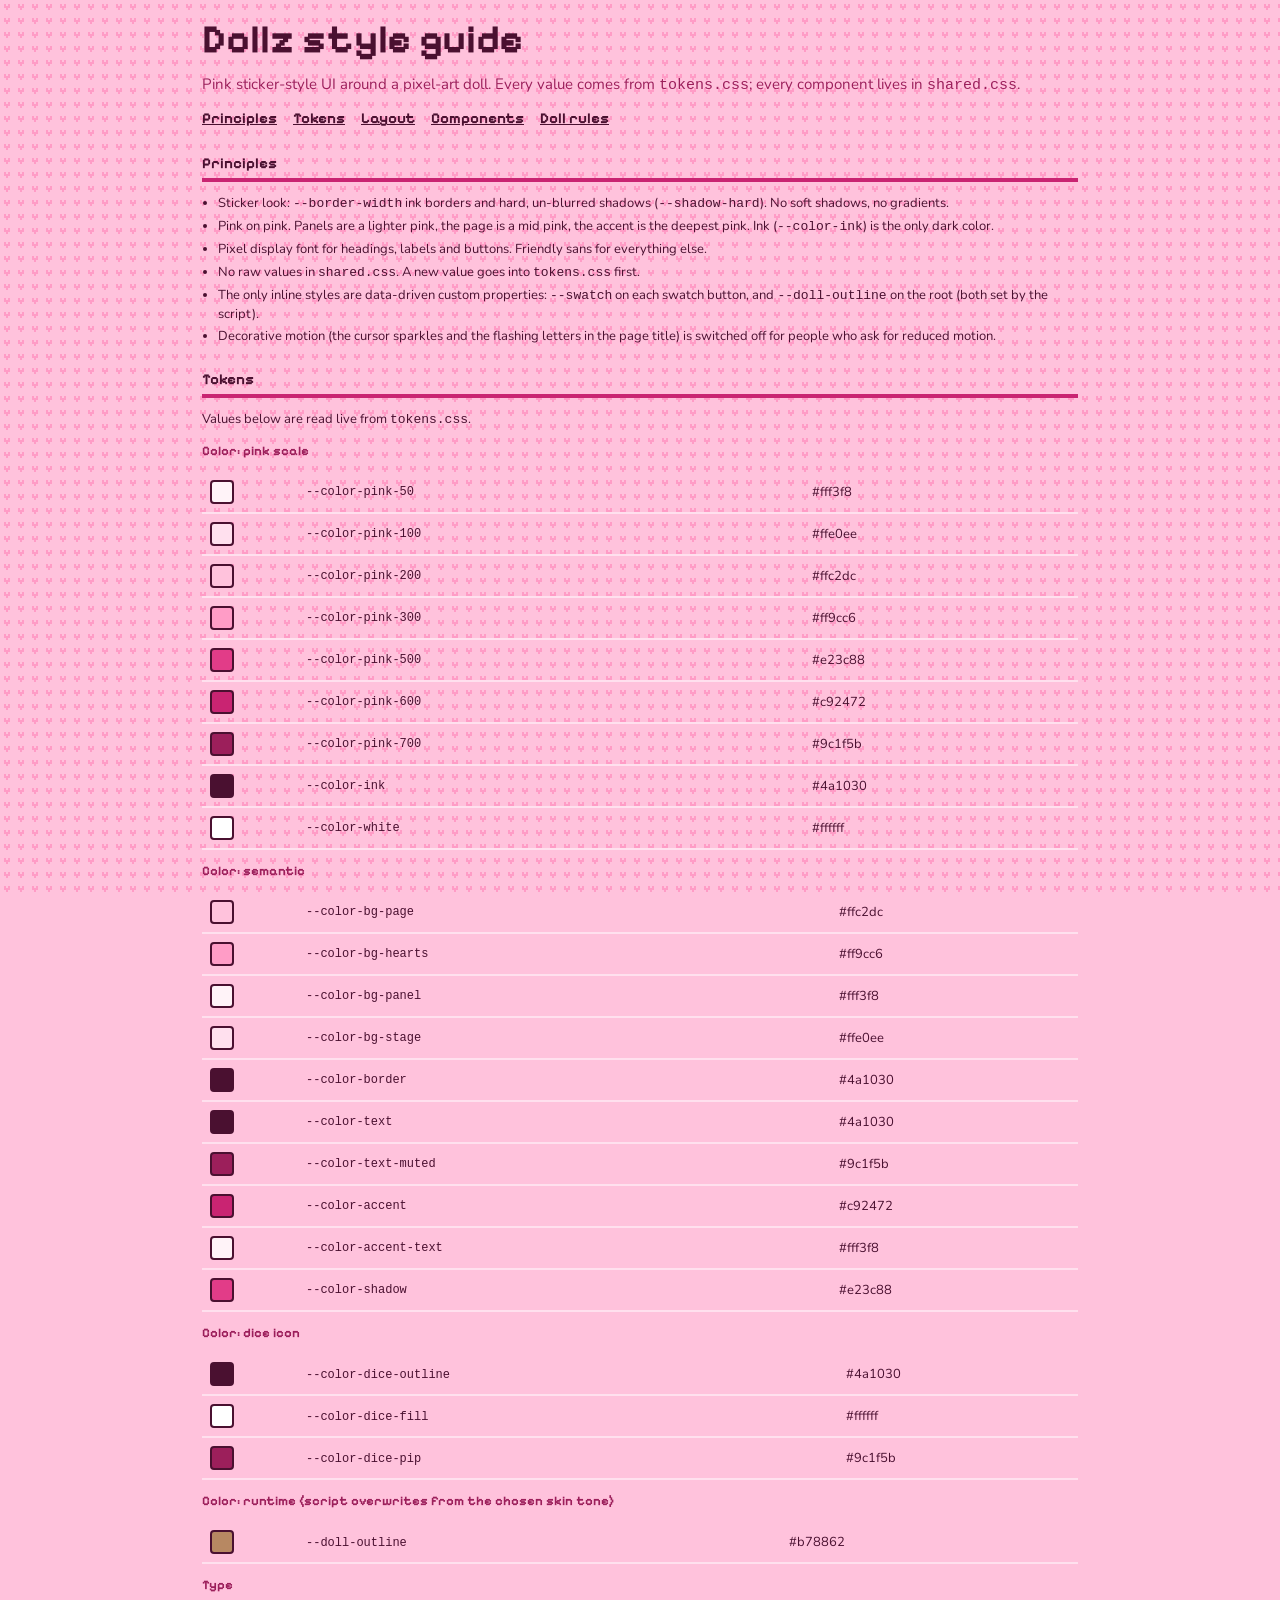
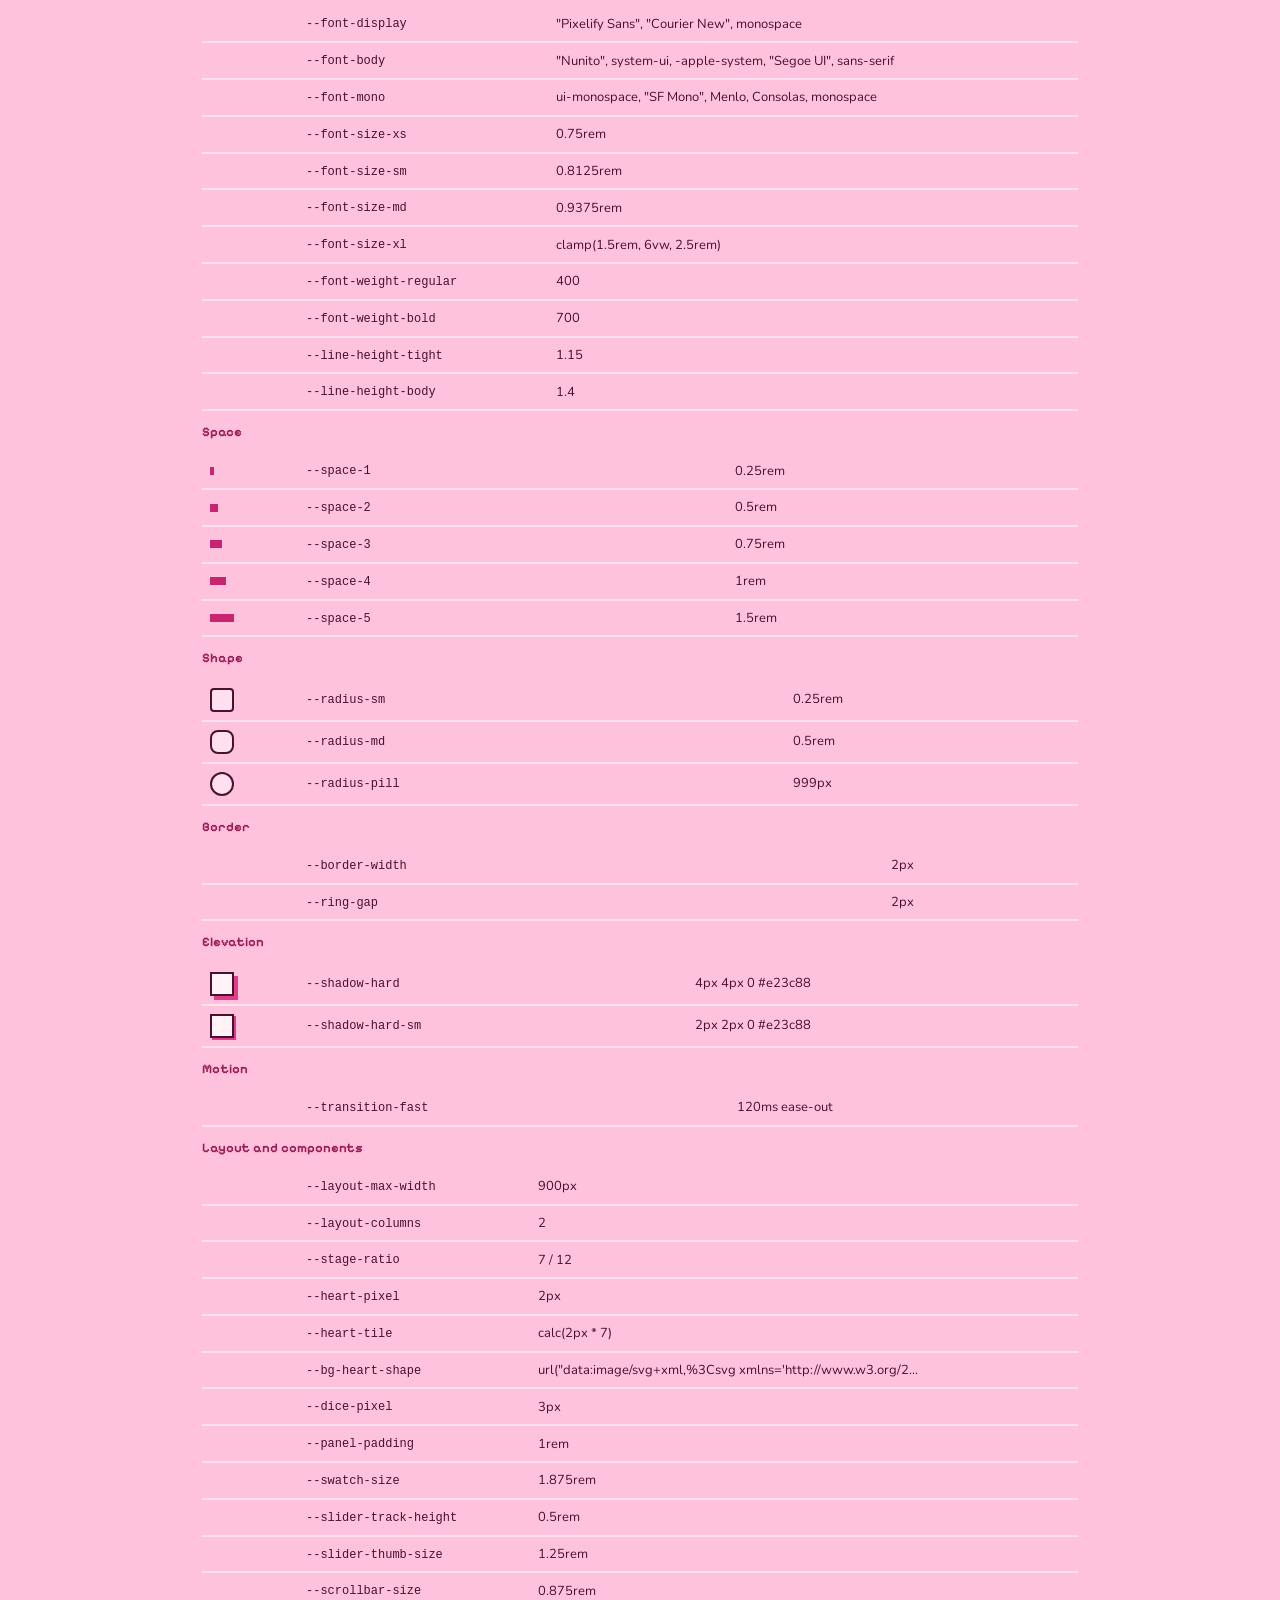
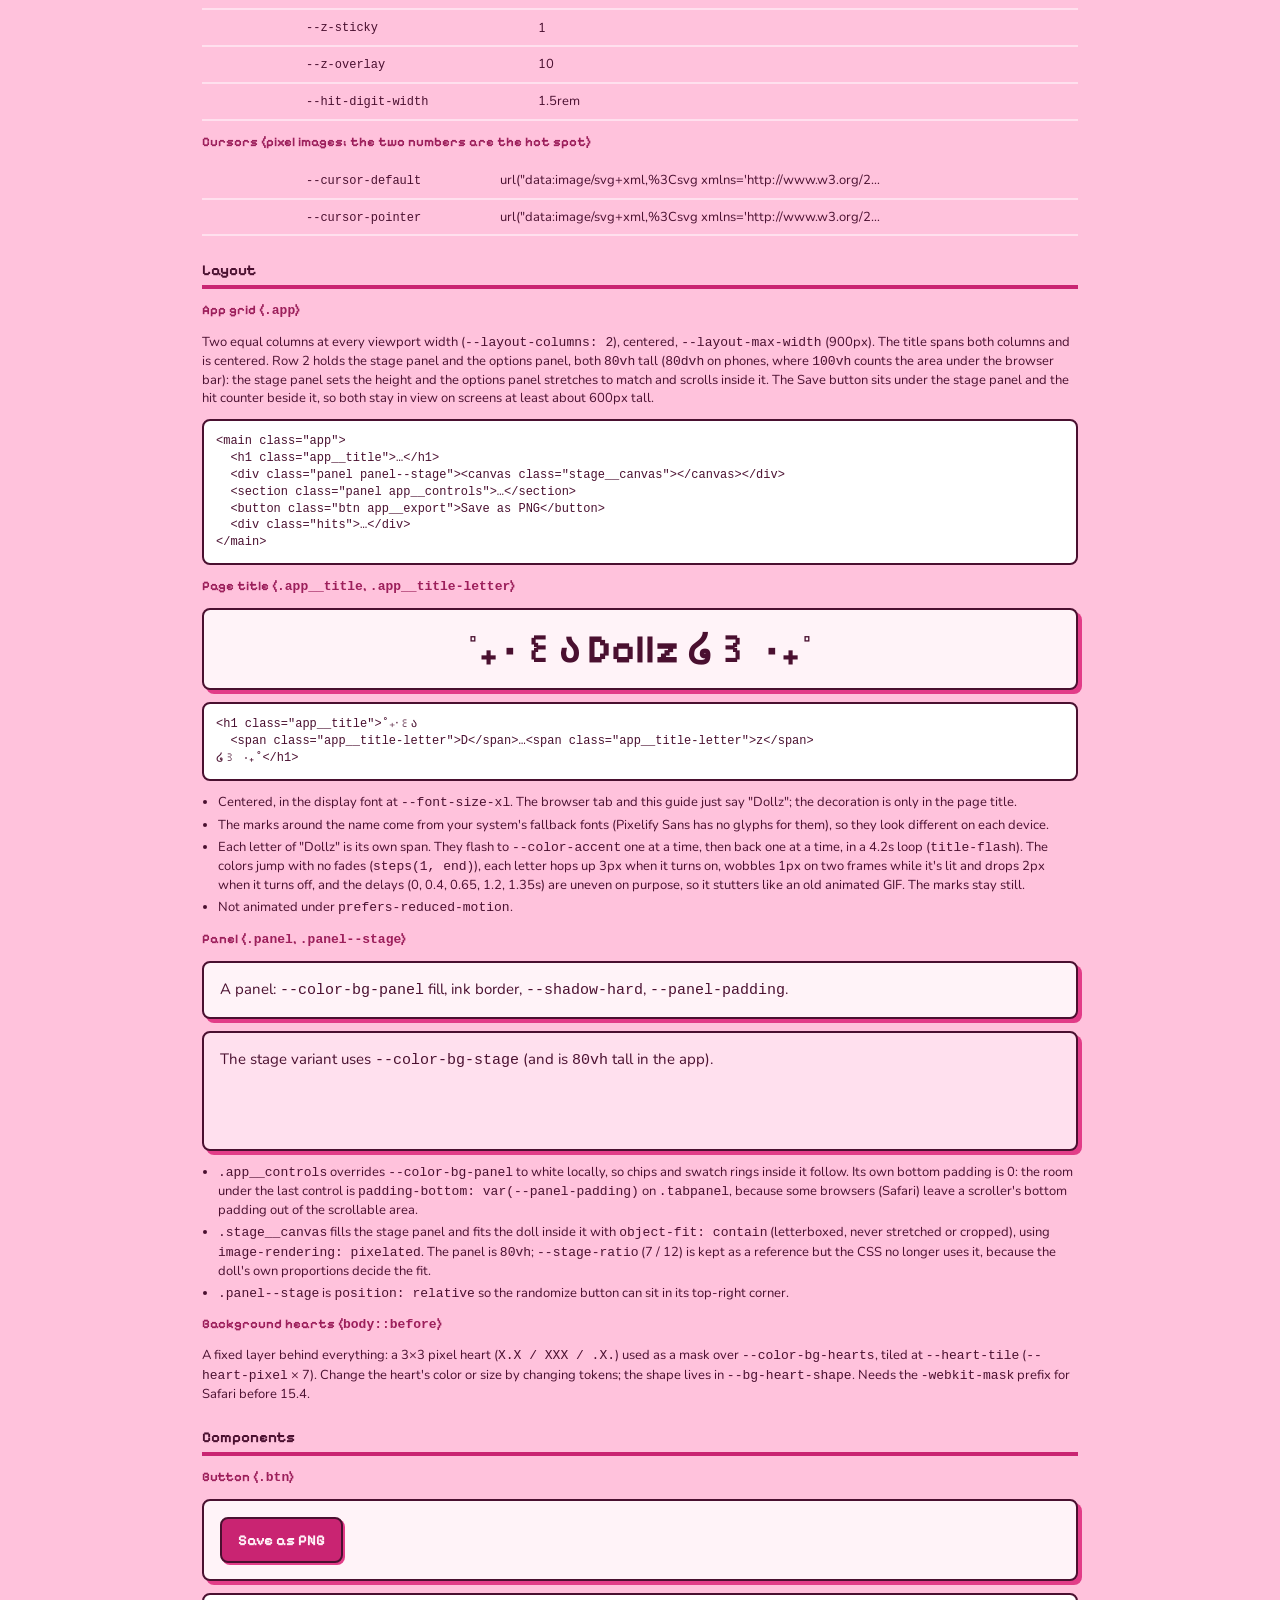
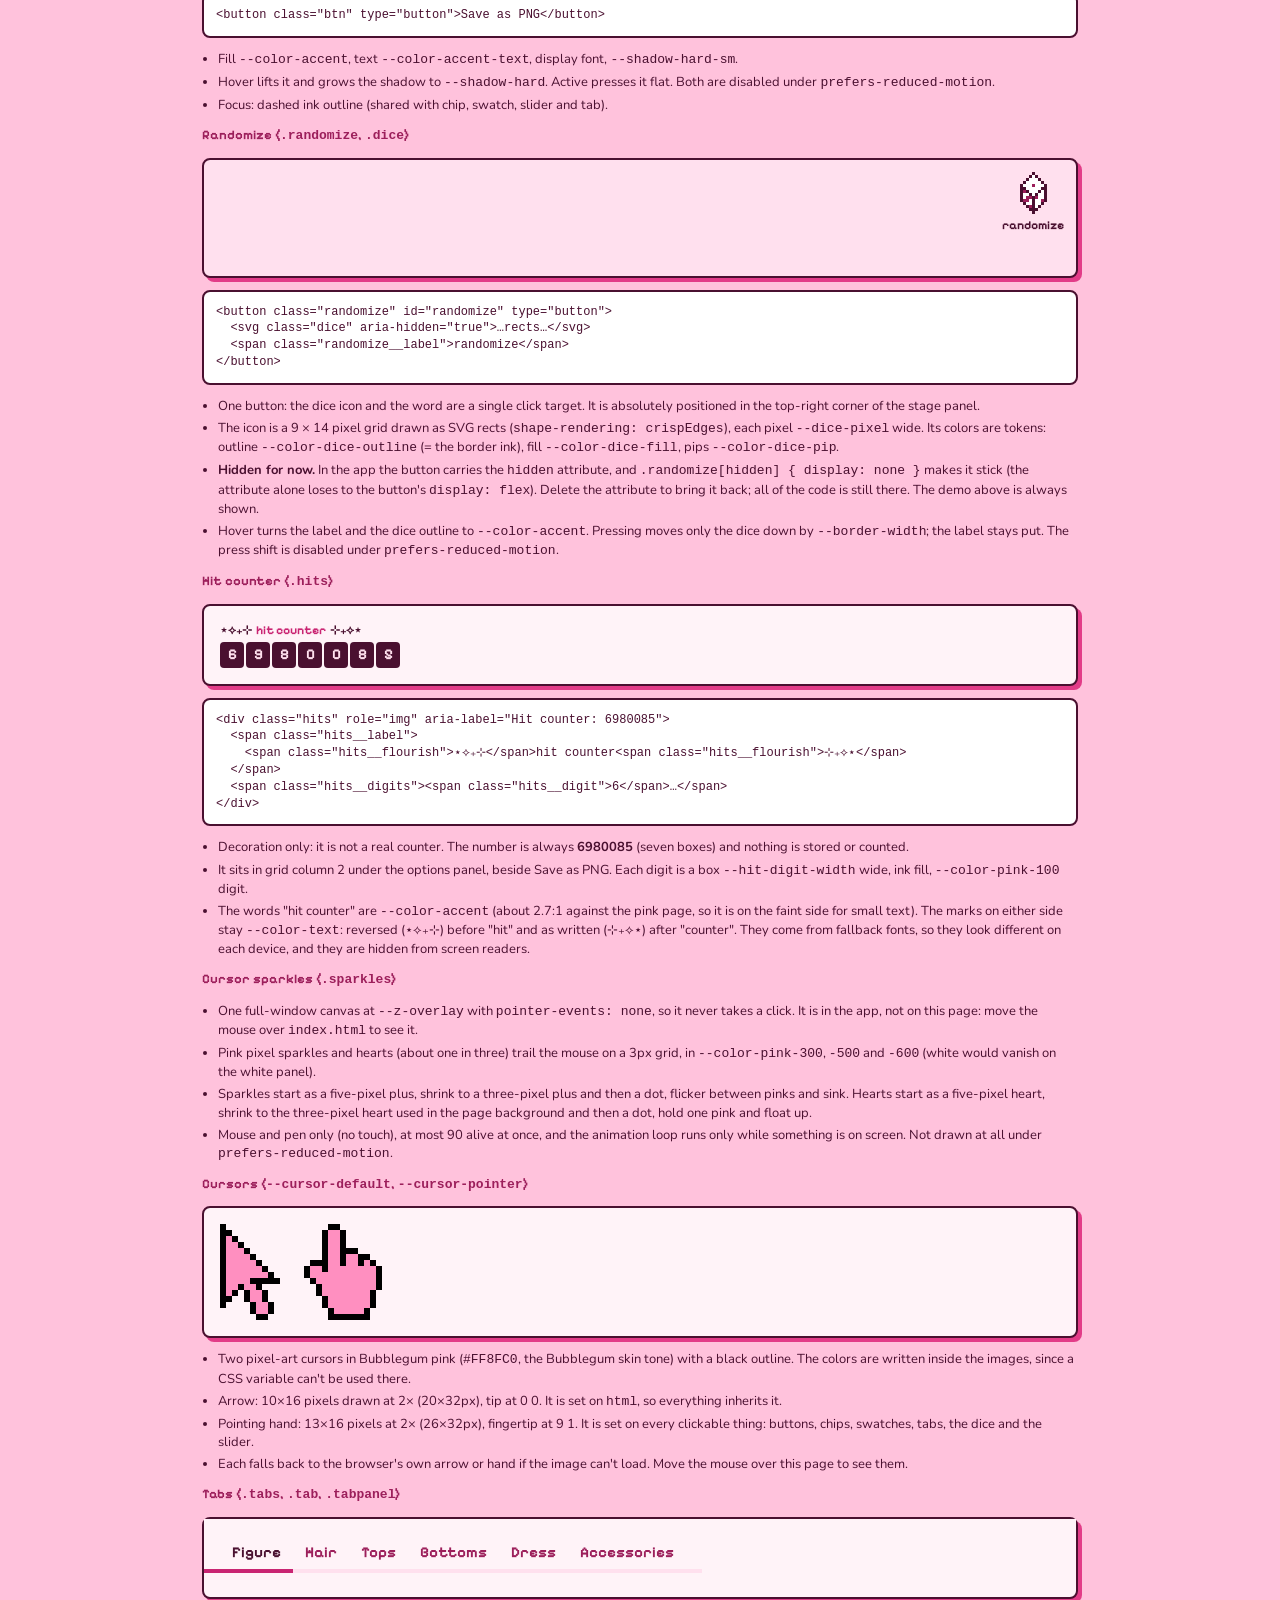
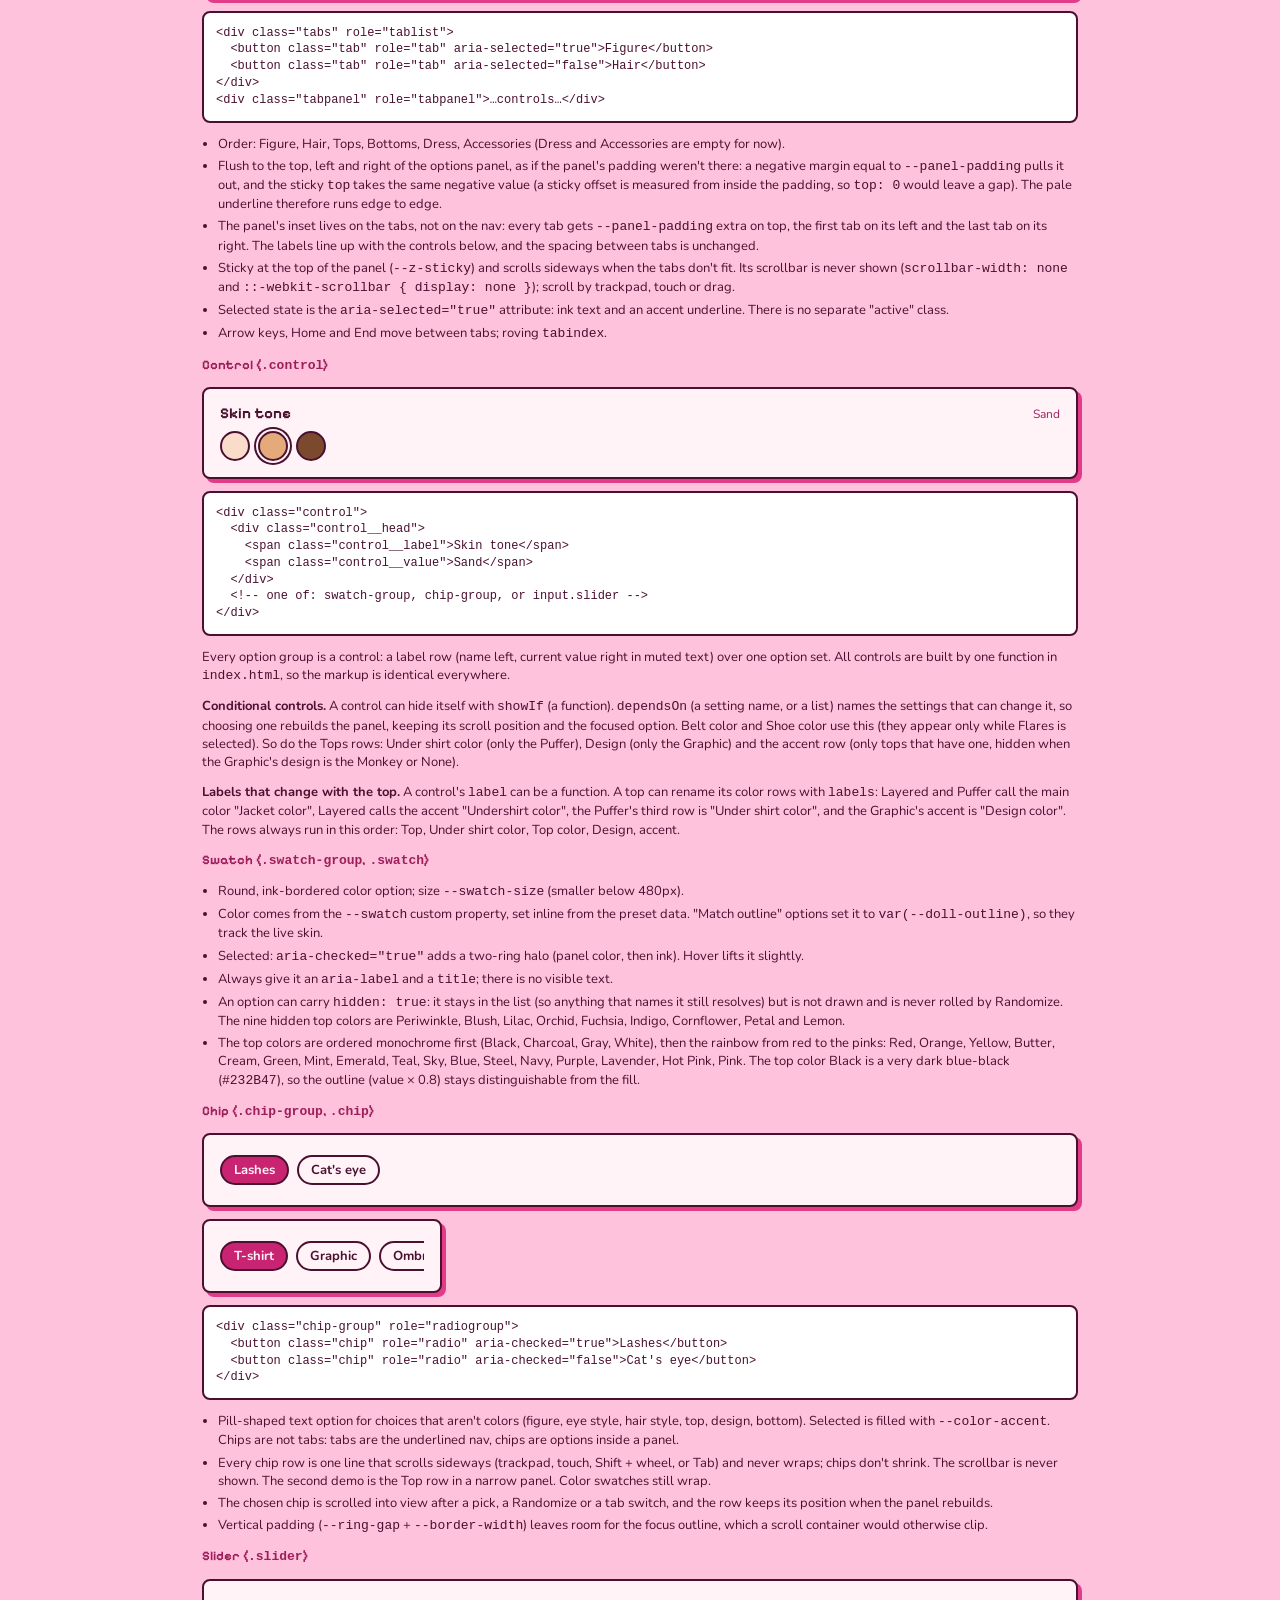
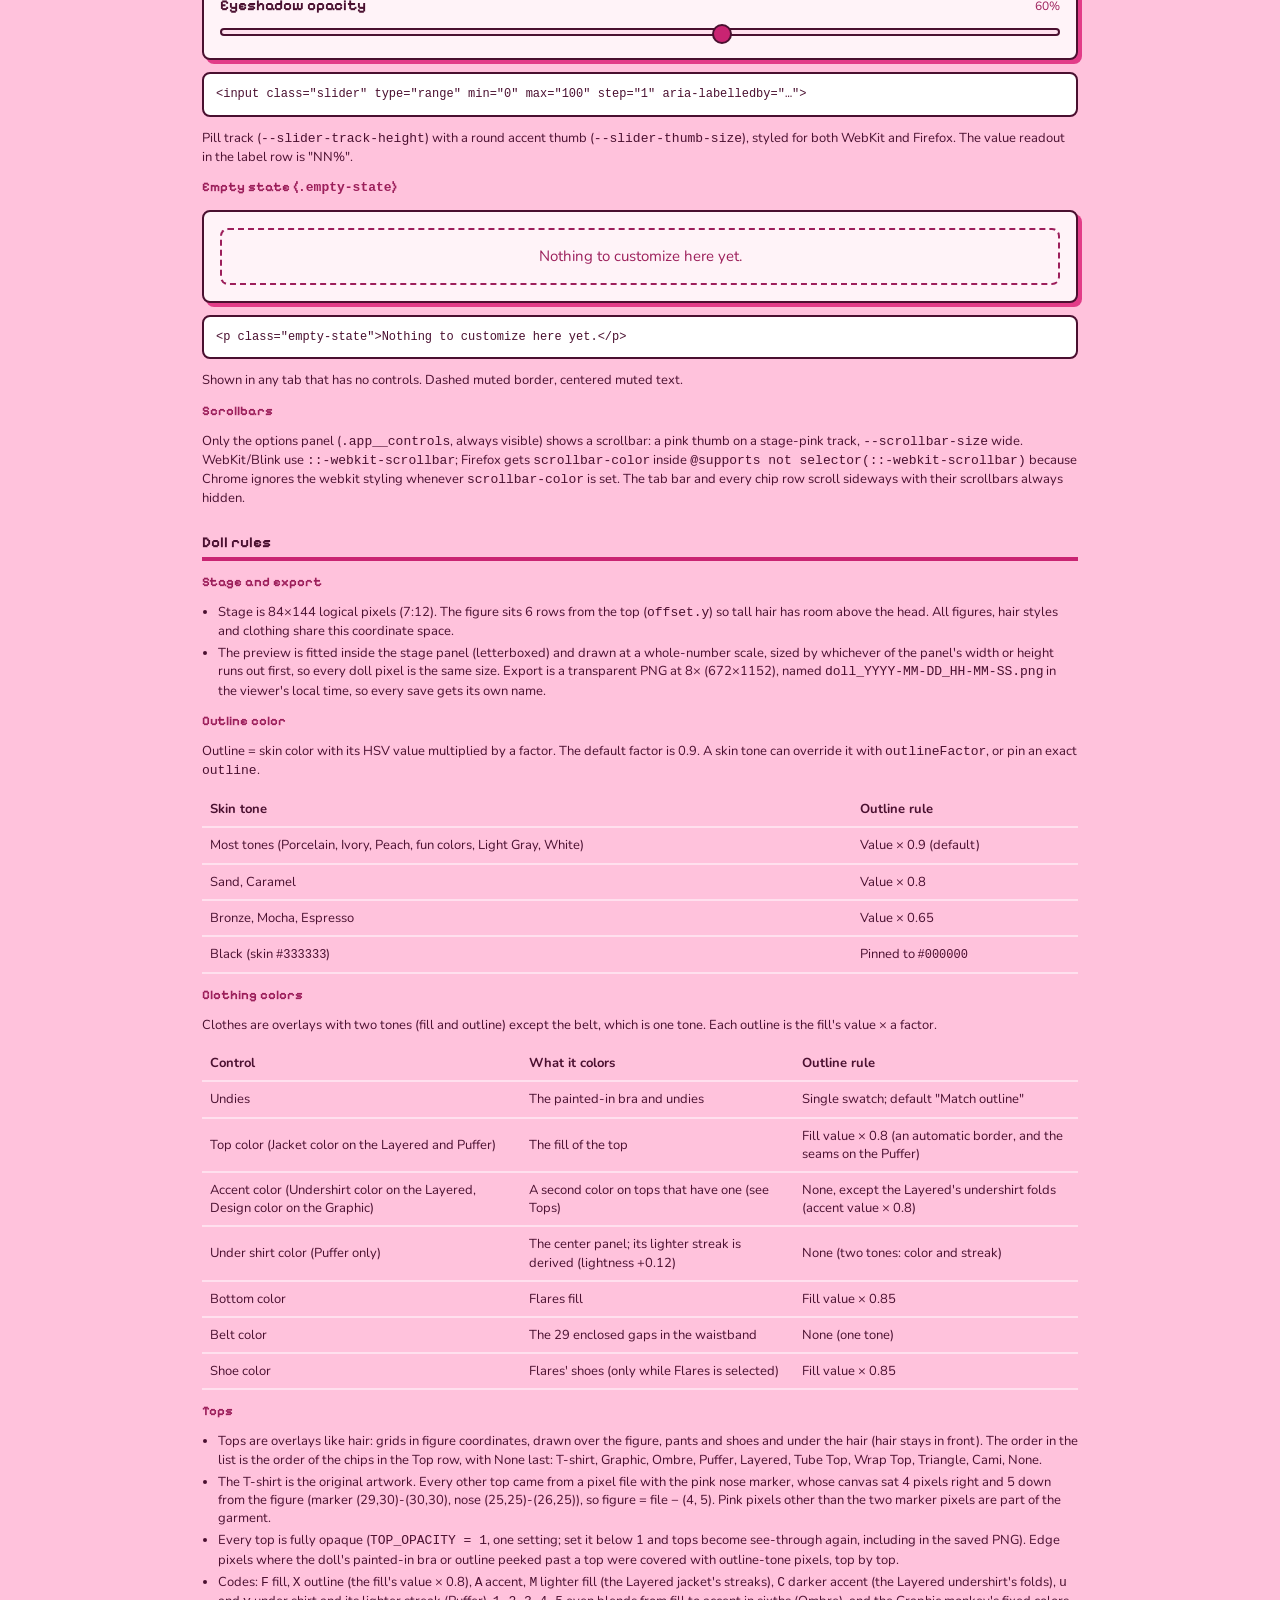
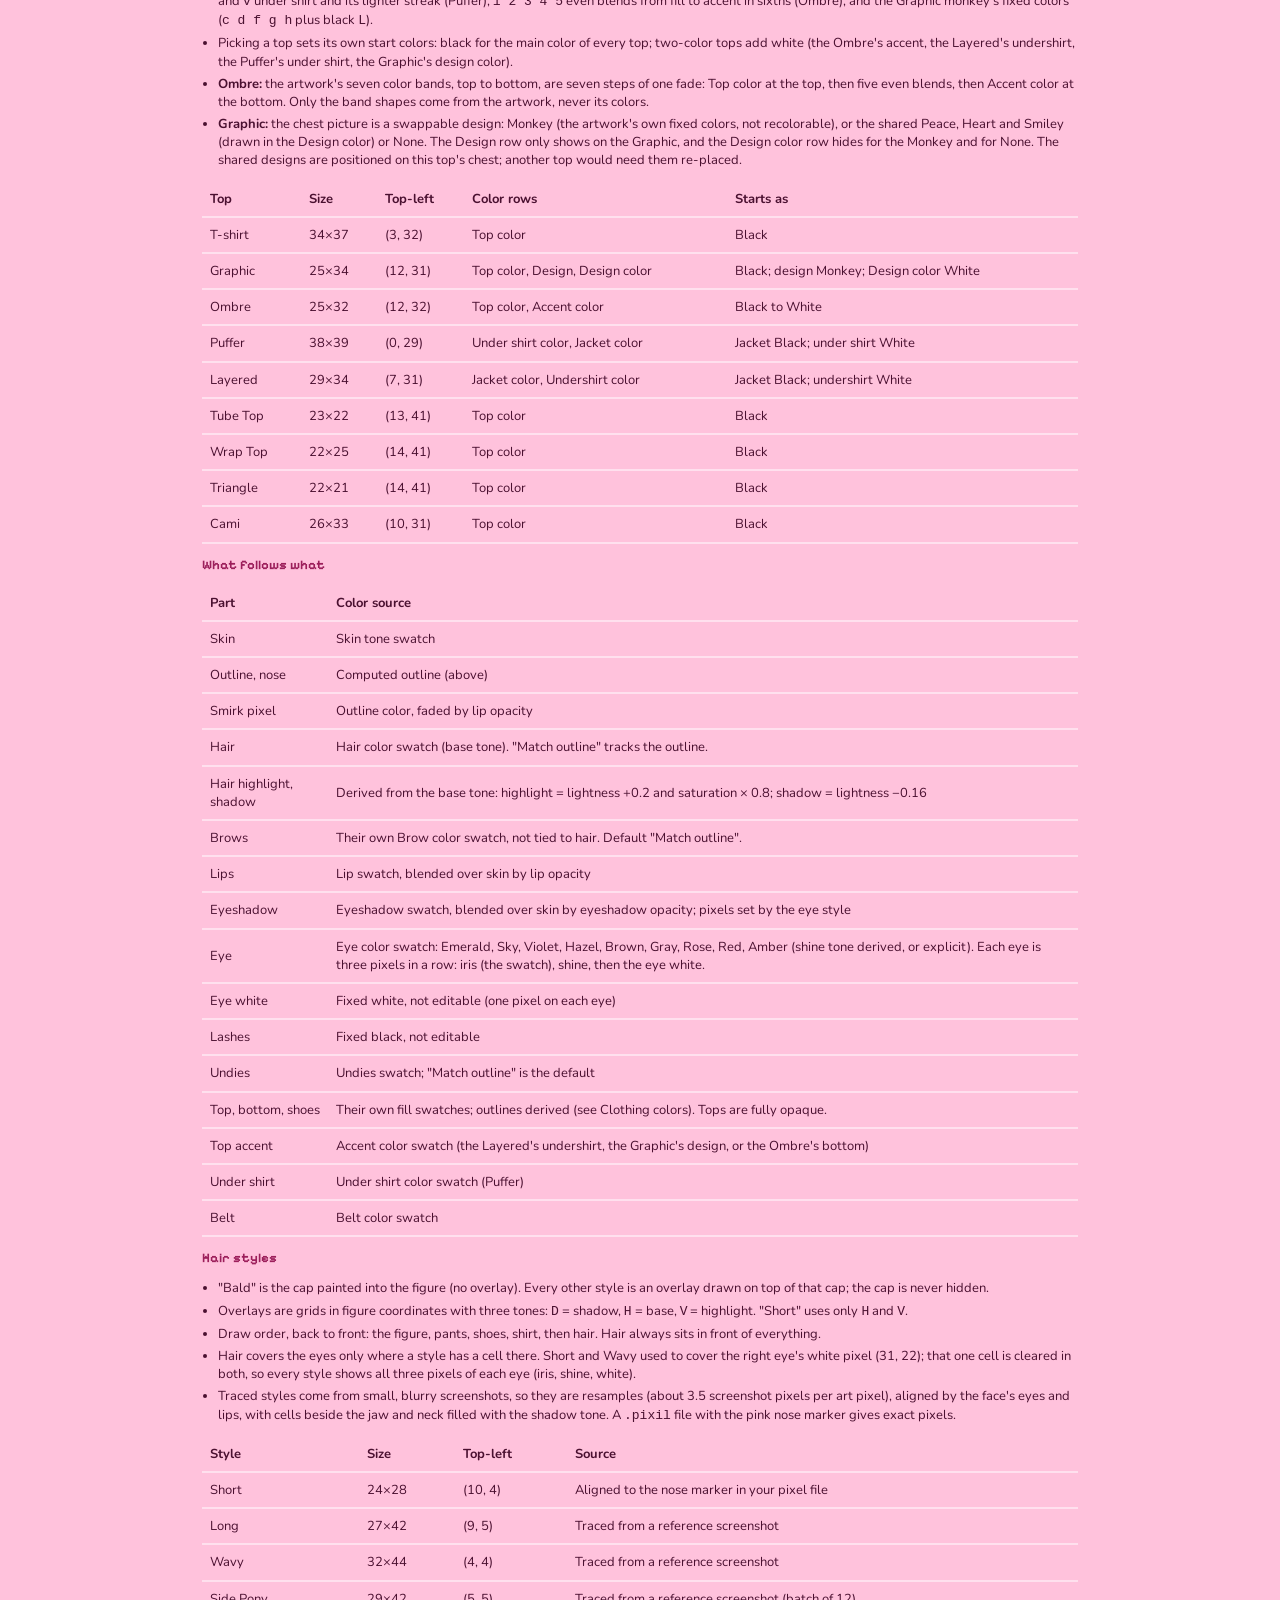
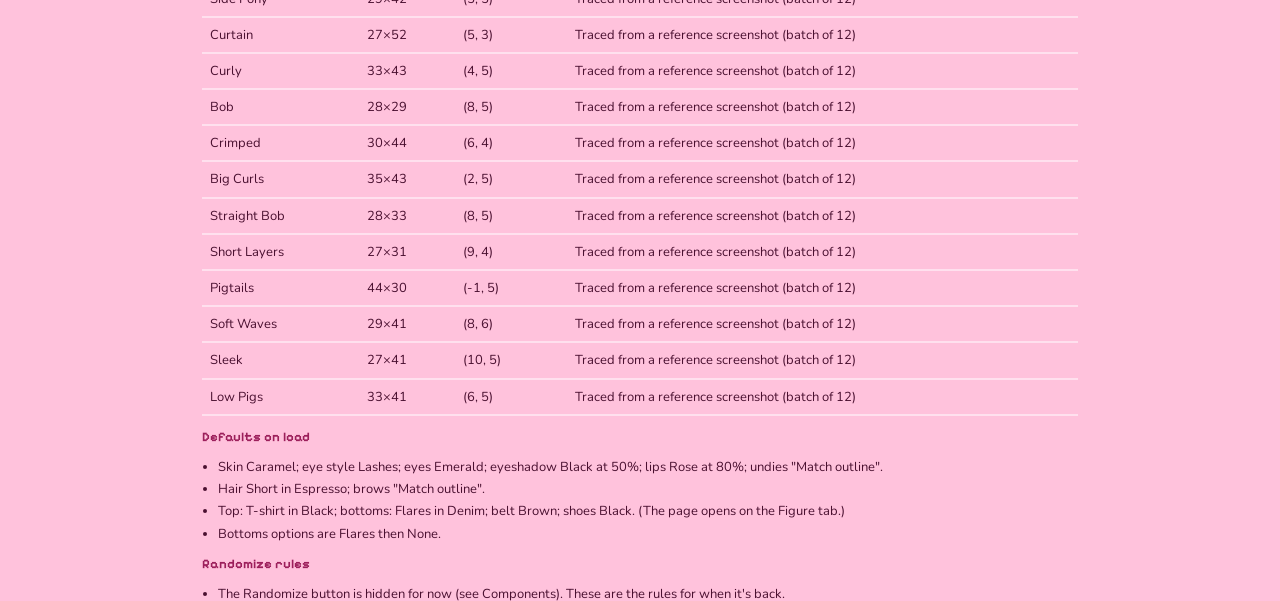
==== style-guide.html @ ad799d6a "Add files via upload fixed the shirts" ====
<!DOCTYPE html>
<html lang="en">
<head>
  <meta charset="utf-8">
  <meta name="viewport" content="width=device-width, initial-scale=1">
  <title>Dollz — style guide</title>
  <link rel="preconnect" href="https://fonts.googleapis.com">
  <link rel="preconnect" href="https://fonts.gstatic.com" crossorigin>
  <link href="https://fonts.googleapis.com/css2?family=Nunito:wght@400;700&family=Pixelify+Sans:wght@400;700&display=swap" rel="stylesheet">
  <link rel="stylesheet" href="tokens.css">
  <link rel="stylesheet" href="shared.css">

  <!-- Style-guide-only presentation (sg- prefix). Not used by index.html.
       Tokens only, no raw values. -->
  <style>
    .sg {
      display: grid;
      gap: var(--space-5);
      width: 100%;
      max-width: var(--layout-max-width);
      margin-inline: auto;
      padding: var(--space-4) var(--space-3) var(--space-5);
    }

    .sg__title {
      margin: 0;
      font-family: var(--font-display);
      font-size: var(--font-size-xl);
      line-height: var(--line-height-tight);
    }

    .sg__lede {
      margin: 0;
      color: var(--color-text-muted);
    }

    .sg__toc {
      display: flex;
      flex-wrap: wrap;
      gap: var(--space-2) var(--space-4);
    }

    .sg__toc a {
      color: var(--color-text);
      font-family: var(--font-display);
      font-weight: var(--font-weight-bold);
    }

    .sg-section {
      display: grid;
      gap: var(--space-3);
    }

    .sg-section__title {
      margin: 0;
      padding-bottom: var(--space-1);
      font-family: var(--font-display);
      font-size: var(--font-size-md);
      border-bottom: calc(var(--border-width) * 2) solid var(--color-accent);
    }

    .sg-section__sub {
      margin: 0;
      font-family: var(--font-display);
      font-size: var(--font-size-sm);
      color: var(--color-text-muted);
    }

    .sg-note {
      margin: 0;
      font-size: var(--font-size-sm);
    }

    .sg-list {
      display: grid;
      gap: var(--space-1);
      margin: 0;
      padding-left: var(--space-4);
      font-size: var(--font-size-sm);
    }

    .sg-demo {
      display: grid;
      gap: var(--space-3);
    }

    .sg-code {
      margin: 0;
      padding: var(--space-3);
      overflow-x: auto;
      font-family: var(--font-mono);
      font-size: var(--font-size-xs);
      line-height: var(--line-height-body);
      background-color: var(--color-white);
      border: var(--border-width) solid var(--color-border);
      border-radius: var(--radius-md);
    }

    .sg-table {
      width: 100%;
      border-collapse: collapse;
      font-size: var(--font-size-sm);
    }

    .sg-table th,
    .sg-table td {
      padding: var(--space-2);
      text-align: left;
      vertical-align: middle;
      border-bottom: var(--border-width) solid var(--color-bg-stage);
    }

    .sg-table code {
      font-family: var(--font-mono);
      font-size: var(--font-size-xs);
    }

    .sg-preview {
      width: 6rem;
    }

    .sg-tile,
    .sg-box,
    .sg-shadow {
      width: var(--space-5);
      height: var(--space-5);
      border: var(--border-width) solid var(--color-border);
    }

    .sg-tile   { background-color: var(--sg-tile);  border-radius: var(--radius-sm); }
    .sg-box    { background-color: var(--color-bg-stage); border-radius: var(--sg-radius); }
    .sg-shadow { background-color: var(--color-bg-panel); box-shadow: var(--sg-shadow); }

    .sg-stage-demo {
      height: auto;                    /* .panel--stage is 80vh tall in the app; demos stay small */
      min-height: calc(var(--space-5) * 5);
    }

    .sg-narrow {
      max-width: calc(var(--space-5) * 10);
    }

    .sg-cursors {
      display: flex;
      gap: var(--space-5);
      align-items: flex-start;
    }

    .sg-cursor {
      background-image: var(--sg-cursor-img);
      background-repeat: no-repeat;
      background-size: contain;
      image-rendering: pixelated;
      height: calc(var(--space-5) * 4);
    }

    .sg-cursor--arrow { width: calc(var(--space-5) * 2.5); }
    .sg-cursor--hand  { width: calc(var(--space-5) * 3.25); }

    .sg-bar {
      height: var(--space-2);
      width: var(--sg-size);
      background-color: var(--color-accent);
    }
  </style>
</head>
<body>
  <main class="sg">
    <header class="sg-section">
      <h1 class="sg__title">Dollz style guide</h1>
      <p class="sg__lede">Pink sticker-style UI around a pixel-art doll. Every value comes from <code>tokens.css</code>; every component lives in <code>shared.css</code>.</p>
      <nav class="sg__toc" aria-label="Sections">
        <a href="#principles">Principles</a>
        <a href="#tokens">Tokens</a>
        <a href="#layout">Layout</a>
        <a href="#components">Components</a>
        <a href="#doll-rules">Doll rules</a>
      </nav>
    </header>

    <!-- ===================================================================
         PRINCIPLES
         =================================================================== -->
    <section class="sg-section" id="principles">
      <h2 class="sg-section__title">Principles</h2>
      <ul class="sg-list">
        <li>Sticker look: <code>--border-width</code> ink borders and hard, un-blurred shadows (<code>--shadow-hard</code>). No soft shadows, no gradients.</li>
        <li>Pink on pink. Panels are a lighter pink, the page is a mid pink, the accent is the deepest pink. Ink (<code>--color-ink</code>) is the only dark color.</li>
        <li>Pixel display font for headings, labels and buttons. Friendly sans for everything else.</li>
        <li>No raw values in <code>shared.css</code>. A new value goes into <code>tokens.css</code> first.</li>
        <li>The only inline styles are data-driven custom properties: <code>--swatch</code> on each swatch button, and <code>--doll-outline</code> on the root (both set by the script).</li>
        <li>Decorative motion (the cursor sparkles and the flashing letters in the page title) is switched off for people who ask for reduced motion.</li>
      </ul>
    </section>

    <!-- ===================================================================
         TOKENS (rendered from tokens.css so it can never drift)
         =================================================================== -->
    <section class="sg-section" id="tokens">
      <h2 class="sg-section__title">Tokens</h2>
      <p class="sg-note">Values below are read live from <code>tokens.css</code>.</p>
      <div class="sg-section" id="token-tables"></div>
    </section>

    <!-- ===================================================================
         LAYOUT
         =================================================================== -->
    <section class="sg-section" id="layout">
      <h2 class="sg-section__title">Layout</h2>

      <h3 class="sg-section__sub">App grid (<code>.app</code>)</h3>
      <p class="sg-note">Two equal columns at every viewport width (<code>--layout-columns: 2</code>), centered, <code>--layout-max-width</code> (900px). The title spans both columns and is centered. Row 2 holds the stage panel and the options panel, both <code>80vh</code> tall (<code>80dvh</code> on phones, where <code>100vh</code> counts the area under the browser bar): the stage panel sets the height and the options panel stretches to match and scrolls inside it. The Save button sits under the stage panel and the hit counter beside it, so both stay in view on screens at least about 600px tall.</p>
      <pre class="sg-code">&lt;main class="app"&gt;
  &lt;h1 class="app__title"&gt;…&lt;/h1&gt;
  &lt;div class="panel panel--stage"&gt;&lt;canvas class="stage__canvas"&gt;&lt;/canvas&gt;&lt;/div&gt;
  &lt;section class="panel app__controls"&gt;…&lt;/section&gt;
  &lt;button class="btn app__export"&gt;Save as PNG&lt;/button&gt;
  &lt;div class="hits"&gt;…&lt;/div&gt;
&lt;/main&gt;</pre>

      <h3 class="sg-section__sub">Page title (<code>.app__title</code>, <code>.app__title-letter</code>)</h3>
      <div class="sg-demo">
        <div class="panel">
          <h1 class="app__title">˚₊‧꒰ა <span class="app__title-letter">D</span><span class="app__title-letter">o</span><span class="app__title-letter">l</span><span class="app__title-letter">l</span><span class="app__title-letter">z</span> ໒꒱ ‧₊˚</h1>
        </div>
        <pre class="sg-code">&lt;h1 class="app__title"&gt;˚₊‧꒰ა
  &lt;span class="app__title-letter"&gt;D&lt;/span&gt;…&lt;span class="app__title-letter"&gt;z&lt;/span&gt;
໒꒱ ‧₊˚&lt;/h1&gt;</pre>
      </div>
      <ul class="sg-list">
        <li>Centered, in the display font at <code>--font-size-xl</code>. The browser tab and this guide just say "Dollz"; the decoration is only in the page title.</li>
        <li>The marks around the name come from your system's fallback fonts (Pixelify Sans has no glyphs for them), so they look different on each device.</li>
        <li>Each letter of "Dollz" is its own span. They flash to <code>--color-accent</code> one at a time, then back one at a time, in a 4.2s loop (<code>title-flash</code>). The colors jump with no fades (<code>steps(1, end)</code>), each letter hops up 3px when it turns on, wobbles 1px on two frames while it's lit and drops 2px when it turns off, and the delays (0, 0.4, 0.65, 1.2, 1.35s) are uneven on purpose, so it stutters like an old animated GIF. The marks stay still.</li>
        <li>Not animated under <code>prefers-reduced-motion</code>.</li>
      </ul>

      <h3 class="sg-section__sub">Panel (<code>.panel</code>, <code>.panel--stage</code>)</h3>
      <div class="sg-demo">
        <div class="panel">A panel: <code>--color-bg-panel</code> fill, ink border, <code>--shadow-hard</code>, <code>--panel-padding</code>.</div>
        <div class="panel panel--stage sg-stage-demo">The stage variant uses <code>--color-bg-stage</code> (and is <code>80vh</code> tall in the app).</div>
      </div>
      <ul class="sg-list">
        <li><code>.app__controls</code> overrides <code>--color-bg-panel</code> to white locally, so chips and swatch rings inside it follow. Its own bottom padding is 0: the room under the last control is <code>padding-bottom: var(--panel-padding)</code> on <code>.tabpanel</code>, because some browsers (Safari) leave a scroller's bottom padding out of the scrollable area.</li>
        <li><code>.stage__canvas</code> fills the stage panel and fits the doll inside it with <code>object-fit: contain</code> (letterboxed, never stretched or cropped), using <code>image-rendering: pixelated</code>. The panel is <code>80vh</code>; <code>--stage-ratio</code> (7 / 12) is kept as a reference but the CSS no longer uses it, because the doll's own proportions decide the fit.</li>
        <li><code>.panel--stage</code> is <code>position: relative</code> so the randomize button can sit in its top-right corner.</li>
      </ul>

      <h3 class="sg-section__sub">Background hearts (<code>body::before</code>)</h3>
      <p class="sg-note">A fixed layer behind everything: a 3×3 pixel heart (<code>X.X / XXX / .X.</code>) used as a mask over <code>--color-bg-hearts</code>, tiled at <code>--heart-tile</code> (<code>--heart-pixel</code> × 7). Change the heart's color or size by changing tokens; the shape lives in <code>--bg-heart-shape</code>. Needs the <code>-webkit-mask</code> prefix for Safari before 15.4.</p>
    </section>

    <!-- ===================================================================
         COMPONENTS
         =================================================================== -->
    <section class="sg-section" id="components">
      <h2 class="sg-section__title">Components</h2>

      <!-- Button -->
      <h3 class="sg-section__sub">Button (<code>.btn</code>)</h3>
      <div class="sg-demo">
        <div class="panel"><button class="btn" type="button">Save as PNG</button></div>
        <pre class="sg-code">&lt;button class="btn" type="button"&gt;Save as PNG&lt;/button&gt;</pre>
      </div>
      <ul class="sg-list">
        <li>Fill <code>--color-accent</code>, text <code>--color-accent-text</code>, display font, <code>--shadow-hard-sm</code>.</li>
        <li>Hover lifts it and grows the shadow to <code>--shadow-hard</code>. Active presses it flat. Both are disabled under <code>prefers-reduced-motion</code>.</li>
        <li>Focus: dashed ink outline (shared with chip, swatch, slider and tab).</li>
      </ul>

      <!-- Randomize -->
      <h3 class="sg-section__sub">Randomize (<code>.randomize</code>, <code>.dice</code>)</h3>
      <div class="sg-demo">
        <div class="panel panel--stage sg-stage-demo">
          <button class="randomize" type="button">
            <svg class="dice" viewBox="0 0 9 14" shape-rendering="crispEdges" aria-hidden="true" focusable="false"><rect x="4" y="0" width="1" height="1" class="dice__outline"/><rect x="3" y="1" width="1" height="1" class="dice__outline"/><rect x="4" y="1" width="1" height="1" class="dice__fill"/><rect x="5" y="1" width="1" height="1" class="dice__outline"/><rect x="2" y="2" width="1" height="1" class="dice__outline"/><rect x="3" y="2" width="3" height="1" class="dice__fill"/><rect x="6" y="2" width="1" height="1" class="dice__outline"/><rect x="1" y="3" width="1" height="1" class="dice__outline"/><rect x="2" y="3" width="5" height="1" class="dice__fill"/><rect x="7" y="3" width="1" height="1" class="dice__outline"/><rect x="0" y="4" width="1" height="1" class="dice__outline"/><rect x="1" y="4" width="3" height="1" class="dice__fill"/><rect x="4" y="4" width="1" height="1" class="dice__pip"/><rect x="5" y="4" width="3" height="1" class="dice__fill"/><rect x="8" y="4" width="1" height="1" class="dice__outline"/><rect x="0" y="5" width="2" height="1" class="dice__outline"/><rect x="2" y="5" width="5" height="1" class="dice__fill"/><rect x="7" y="5" width="2" height="1" class="dice__outline"/><rect x="0" y="6" width="1" height="1" class="dice__outline"/><rect x="1" y="6" width="1" height="1" class="dice__pip"/><rect x="2" y="6" width="1" height="1" class="dice__outline"/><rect x="3" y="6" width="3" height="1" class="dice__fill"/><rect x="6" y="6" width="1" height="1" class="dice__outline"/><rect x="7" y="6" width="1" height="1" class="dice__fill"/><rect x="8" y="6" width="1" height="1" class="dice__outline"/><rect x="0" y="7" width="1" height="1" class="dice__outline"/><rect x="1" y="7" width="2" height="1" class="dice__fill"/><rect x="3" y="7" width="1" height="1" class="dice__outline"/><rect x="4" y="7" width="1" height="1" class="dice__fill"/><rect x="5" y="7" width="1" height="1" class="dice__outline"/><rect x="6" y="7" width="2" height="1" class="dice__fill"/><rect x="8" y="7" width="1" height="1" class="dice__outline"/><rect x="0" y="8" width="1" height="1" class="dice__outline"/><rect x="1" y="8" width="1" height="1" class="dice__fill"/><rect x="2" y="8" width="2" height="1" class="dice__pip"/><rect x="4" y="8" width="1" height="1" class="dice__outline"/><rect x="5" y="8" width="1" height="1" class="dice__pip"/><rect x="6" y="8" width="2" height="1" class="dice__fill"/><rect x="8" y="8" width="1" height="1" class="dice__outline"/><rect x="0" y="9" width="1" height="1" class="dice__outline"/><rect x="1" y="9" width="2" height="1" class="dice__pip"/><rect x="3" y="9" width="1" height="1" class="dice__fill"/><rect x="4" y="9" width="1" height="1" class="dice__outline"/><rect x="5" y="9" width="2" height="1" class="dice__fill"/><rect x="7" y="9" width="1" height="1" class="dice__pip"/><rect x="8" y="9" width="1" height="1" class="dice__outline"/><rect x="1" y="10" width="1" height="1" class="dice__outline"/><rect x="2" y="10" width="2" height="1" class="dice__fill"/><rect x="4" y="10" width="1" height="1" class="dice__outline"/><rect x="5" y="10" width="2" height="1" class="dice__fill"/><rect x="7" y="10" width="1" height="1" class="dice__outline"/><rect x="2" y="11" width="1" height="1" class="dice__outline"/><rect x="3" y="11" width="1" height="1" class="dice__pip"/><rect x="4" y="11" width="1" height="1" class="dice__outline"/><rect x="5" y="11" width="1" height="1" class="dice__fill"/><rect x="6" y="11" width="1" height="1" class="dice__outline"/><rect x="3" y="12" width="3" height="1" class="dice__outline"/><rect x="4" y="13" width="1" height="1" class="dice__outline"/></svg>
            <span class="randomize__label">randomize</span>
          </button>
        </div>
        <pre class="sg-code">&lt;button class="randomize" id="randomize" type="button"&gt;
  &lt;svg class="dice" aria-hidden="true"&gt;…rects…&lt;/svg&gt;
  &lt;span class="randomize__label"&gt;randomize&lt;/span&gt;
&lt;/button&gt;</pre>
      </div>
      <ul class="sg-list">
        <li>One button: the dice icon and the word are a single click target. It is absolutely positioned in the top-right corner of the stage panel.</li>
        <li>The icon is a 9 × 14 pixel grid drawn as SVG rects (<code>shape-rendering: crispEdges</code>), each pixel <code>--dice-pixel</code> wide. Its colors are tokens: outline <code>--color-dice-outline</code> (= the border ink), fill <code>--color-dice-fill</code>, pips <code>--color-dice-pip</code>.</li>
        <li><strong>Hidden for now.</strong> In the app the button carries the <code>hidden</code> attribute, and <code>.randomize[hidden] { display: none }</code> makes it stick (the attribute alone loses to the button's <code>display: flex</code>). Delete the attribute to bring it back; all of the code is still there. The demo above is always shown.</li>
        <li>Hover turns the label and the dice outline to <code>--color-accent</code>. Pressing moves only the dice down by <code>--border-width</code>; the label stays put. The press shift is disabled under <code>prefers-reduced-motion</code>.</li>
      </ul>

      <!-- Hit counter -->
      <h3 class="sg-section__sub">Hit counter (<code>.hits</code>)</h3>
      <div class="sg-demo">
        <div class="panel">
          <div class="hits" role="img" aria-label="Hit counter: 6980085">
            <span class="hits__label"><span class="hits__flourish" aria-hidden="true">⋆⟡₊⊹</span>hit counter<span class="hits__flourish" aria-hidden="true">⊹₊⟡⋆</span></span>
            <span class="hits__digits" aria-hidden="true"><span class="hits__digit">6</span><span class="hits__digit">9</span><span class="hits__digit">8</span><span class="hits__digit">0</span><span class="hits__digit">0</span><span class="hits__digit">8</span><span class="hits__digit">5</span></span>
          </div>
        </div>
        <pre class="sg-code">&lt;div class="hits" role="img" aria-label="Hit counter: 6980085"&gt;
  &lt;span class="hits__label"&gt;
    &lt;span class="hits__flourish"&gt;⋆⟡₊⊹&lt;/span&gt;hit counter&lt;span class="hits__flourish"&gt;⊹₊⟡⋆&lt;/span&gt;
  &lt;/span&gt;
  &lt;span class="hits__digits"&gt;&lt;span class="hits__digit"&gt;6&lt;/span&gt;…&lt;/span&gt;
&lt;/div&gt;</pre>
      </div>
      <ul class="sg-list">
        <li>Decoration only: it is not a real counter. The number is always <strong>6980085</strong> (seven boxes) and nothing is stored or counted.</li>
        <li>It sits in grid column 2 under the options panel, beside Save as PNG. Each digit is a box <code>--hit-digit-width</code> wide, ink fill, <code>--color-pink-100</code> digit.</li>
        <li>The words "hit counter" are <code>--color-accent</code> (about 2.7:1 against the pink page, so it is on the faint side for small text). The marks on either side stay <code>--color-text</code>: reversed (<code>⋆⟡₊⊹</code>) before "hit" and as written (<code>⊹₊⟡⋆</code>) after "counter". They come from fallback fonts, so they look different on each device, and they are hidden from screen readers.</li>
      </ul>

      <!-- Cursor sparkles -->
      <h3 class="sg-section__sub">Cursor sparkles (<code>.sparkles</code>)</h3>
      <ul class="sg-list">
        <li>One full-window canvas at <code>--z-overlay</code> with <code>pointer-events: none</code>, so it never takes a click. It is in the app, not on this page: move the mouse over <code>index.html</code> to see it.</li>
        <li>Pink pixel sparkles and hearts (about one in three) trail the mouse on a 3px grid, in <code>--color-pink-300</code>, <code>-500</code> and <code>-600</code> (white would vanish on the white panel).</li>
        <li>Sparkles start as a five-pixel plus, shrink to a three-pixel plus and then a dot, flicker between pinks and sink. Hearts start as a five-pixel heart, shrink to the three-pixel heart used in the page background and then a dot, hold one pink and float up.</li>
        <li>Mouse and pen only (no touch), at most 90 alive at once, and the animation loop runs only while something is on screen. Not drawn at all under <code>prefers-reduced-motion</code>.</li>
      </ul>

      <!-- Cursors -->
      <h3 class="sg-section__sub">Cursors (<code>--cursor-default</code>, <code>--cursor-pointer</code>)</h3>
      <div class="sg-demo">
        <div class="panel sg-cursors">
          <div class="sg-cursor sg-cursor--arrow" id="sg-cursor-arrow" role="img" aria-label="Arrow cursor"></div>
          <div class="sg-cursor sg-cursor--hand" id="sg-cursor-hand" role="img" aria-label="Pointing-hand cursor"></div>
        </div>
      </div>
      <ul class="sg-list">
        <li>Two pixel-art cursors in Bubblegum pink (<code>#FF8FC0</code>, the Bubblegum skin tone) with a black outline. The colors are written inside the images, since a CSS variable can't be used there.</li>
        <li>Arrow: 10×16 pixels drawn at 2× (20×32px), tip at 0 0. It is set on <code>html</code>, so everything inherits it.</li>
        <li>Pointing hand: 13×16 pixels at 2× (26×32px), fingertip at 9 1. It is set on every clickable thing: buttons, chips, swatches, tabs, the dice and the slider.</li>
        <li>Each falls back to the browser's own arrow or hand if the image can't load. Move the mouse over this page to see them.</li>
      </ul>

      <!-- Tabs -->
      <h3 class="sg-section__sub">Tabs (<code>.tabs</code>, <code>.tab</code>, <code>.tabpanel</code>)</h3>
      <div class="sg-demo">
        <div class="panel">
          <div class="tabs" role="tablist" aria-label="Categories">
            <button class="tab" type="button" role="tab" aria-selected="true">Figure</button>
            <button class="tab" type="button" role="tab" aria-selected="false">Hair</button>
            <button class="tab" type="button" role="tab" aria-selected="false">Tops</button>
            <button class="tab" type="button" role="tab" aria-selected="false">Bottoms</button>
            <button class="tab" type="button" role="tab" aria-selected="false">Dress</button>
            <button class="tab" type="button" role="tab" aria-selected="false">Accessories</button>
          </div>
        </div>
        <pre class="sg-code">&lt;div class="tabs" role="tablist"&gt;
  &lt;button class="tab" role="tab" aria-selected="true"&gt;Figure&lt;/button&gt;
  &lt;button class="tab" role="tab" aria-selected="false"&gt;Hair&lt;/button&gt;
&lt;/div&gt;
&lt;div class="tabpanel" role="tabpanel"&gt;…controls…&lt;/div&gt;</pre>
      </div>
      <ul class="sg-list">
        <li>Order: Figure, Hair, Tops, Bottoms, Dress, Accessories (Dress and Accessories are empty for now).</li>
        <li>Flush to the top, left and right of the options panel, as if the panel's padding weren't there: a negative margin equal to <code>--panel-padding</code> pulls it out, and the sticky <code>top</code> takes the same negative value (a sticky offset is measured from inside the padding, so <code>top: 0</code> would leave a gap). The pale underline therefore runs edge to edge.</li>
        <li>The panel's inset lives on the tabs, not on the nav: every tab gets <code>--panel-padding</code> extra on top, the first tab on its left and the last tab on its right. The labels line up with the controls below, and the spacing between tabs is unchanged.</li>
        <li>Sticky at the top of the panel (<code>--z-sticky</code>) and scrolls sideways when the tabs don't fit. Its scrollbar is never shown (<code>scrollbar-width: none</code> and <code>::-webkit-scrollbar { display: none }</code>); scroll by trackpad, touch or drag.</li>
        <li>Selected state is the <code>aria-selected="true"</code> attribute: ink text and an accent underline. There is no separate "active" class.</li>
        <li>Arrow keys, Home and End move between tabs; roving <code>tabindex</code>.</li>
      </ul>

      <!-- Control -->
      <h3 class="sg-section__sub">Control (<code>.control</code>)</h3>
      <div class="sg-demo">
        <div class="panel">
          <div class="control">
            <div class="control__head">
              <span class="control__label">Skin tone</span>
              <span class="control__value">Sand</span>
            </div>
            <div class="swatch-group" role="radiogroup" aria-label="Skin tone">
              <button class="swatch" type="button" role="radio" aria-checked="false" aria-label="Porcelain" title="Porcelain" style="--swatch:#F9DCC9"></button>
              <button class="swatch" type="button" role="radio" aria-checked="true" aria-label="Sand" title="Sand" style="--swatch:#E5AA7A"></button>
              <button class="swatch" type="button" role="radio" aria-checked="false" aria-label="Mocha" title="Mocha" style="--swatch:#7B4A2E"></button>
            </div>
          </div>
        </div>
        <pre class="sg-code">&lt;div class="control"&gt;
  &lt;div class="control__head"&gt;
    &lt;span class="control__label"&gt;Skin tone&lt;/span&gt;
    &lt;span class="control__value"&gt;Sand&lt;/span&gt;
  &lt;/div&gt;
  &lt;!-- one of: swatch-group, chip-group, or input.slider --&gt;
&lt;/div&gt;</pre>
      </div>
      <p class="sg-note">Every option group is a control: a label row (name left, current value right in muted text) over one option set. All controls are built by one function in <code>index.html</code>, so the markup is identical everywhere.</p>
      <p class="sg-note"><strong>Conditional controls.</strong> A control can hide itself with <code>showIf</code> (a function). <code>dependsOn</code> (a setting name, or a list) names the settings that can change it, so choosing one rebuilds the panel, keeping its scroll position and the focused option. Belt color and Shoe color use this (they appear only while Flares is selected). So do the Tops rows: Under shirt color (only the Puffer), Design (only the Graphic) and the accent row (only tops that have one, hidden when the Graphic's design is the Monkey or None).</p>
      <p class="sg-note"><strong>Labels that change with the top.</strong> A control's <code>label</code> can be a function. A top can rename its color rows with <code>labels</code>: Layered and Puffer call the main color "Jacket color", Layered calls the accent "Undershirt color", the Puffer's third row is "Under shirt color", and the Graphic's accent is "Design color". The rows always run in this order: Top, Under shirt color, Top color, Design, accent.</p>

      <!-- Swatch -->
      <h3 class="sg-section__sub">Swatch (<code>.swatch-group</code>, <code>.swatch</code>)</h3>
      <ul class="sg-list">
        <li>Round, ink-bordered color option; size <code>--swatch-size</code> (smaller below 480px).</li>
        <li>Color comes from the <code>--swatch</code> custom property, set inline from the preset data. "Match outline" options set it to <code>var(--doll-outline)</code>, so they track the live skin.</li>
        <li>Selected: <code>aria-checked="true"</code> adds a two-ring halo (panel color, then ink). Hover lifts it slightly.</li>
        <li>Always give it an <code>aria-label</code> and a <code>title</code>; there is no visible text.</li>
        <li>An option can carry <code>hidden: true</code>: it stays in the list (so anything that names it still resolves) but is not drawn and is never rolled by Randomize. The nine hidden top colors are Periwinkle, Blush, Lilac, Orchid, Fuchsia, Indigo, Cornflower, Petal and Lemon.</li>
        <li>The top colors are ordered monochrome first (Black, Charcoal, Gray, White), then the rainbow from red to the pinks: Red, Orange, Yellow, Butter, Cream, Green, Mint, Emerald, Teal, Sky, Blue, Steel, Navy, Purple, Lavender, Hot Pink, Pink. The top color Black is a very dark blue-black (<code>#232B47</code>), so the outline (value × 0.8) stays distinguishable from the fill.</li>
      </ul>

      <!-- Chip -->
      <h3 class="sg-section__sub">Chip (<code>.chip-group</code>, <code>.chip</code>)</h3>
      <div class="sg-demo">
        <div class="panel">
          <div class="chip-group" role="radiogroup" aria-label="Eye style">
            <button class="chip" type="button" role="radio" aria-checked="true">Lashes</button>
            <button class="chip" type="button" role="radio" aria-checked="false">Cat's eye</button>
          </div>
        </div>
        <div class="panel sg-narrow">
          <div class="chip-group" role="radiogroup" aria-label="Top">
            <button class="chip" type="button" role="radio" aria-checked="true">T-shirt</button>
            <button class="chip" type="button" role="radio" aria-checked="false">Graphic</button>
            <button class="chip" type="button" role="radio" aria-checked="false">Ombre</button>
            <button class="chip" type="button" role="radio" aria-checked="false">Puffer</button>
            <button class="chip" type="button" role="radio" aria-checked="false">Layered</button>
            <button class="chip" type="button" role="radio" aria-checked="false">Tube Top</button>
            <button class="chip" type="button" role="radio" aria-checked="false">Wrap Top</button>
            <button class="chip" type="button" role="radio" aria-checked="false">Triangle</button>
            <button class="chip" type="button" role="radio" aria-checked="false">Cami</button>
            <button class="chip" type="button" role="radio" aria-checked="false">None</button>
          </div>
        </div>
        <pre class="sg-code">&lt;div class="chip-group" role="radiogroup"&gt;
  &lt;button class="chip" role="radio" aria-checked="true"&gt;Lashes&lt;/button&gt;
  &lt;button class="chip" role="radio" aria-checked="false"&gt;Cat's eye&lt;/button&gt;
&lt;/div&gt;</pre>
      </div>
      <ul class="sg-list">
        <li>Pill-shaped text option for choices that aren't colors (figure, eye style, hair style, top, design, bottom). Selected is filled with <code>--color-accent</code>. Chips are not tabs: tabs are the underlined nav, chips are options inside a panel.</li>
        <li>Every chip row is one line that scrolls sideways (trackpad, touch, Shift + wheel, or Tab) and never wraps; chips don't shrink. The scrollbar is never shown. The second demo is the Top row in a narrow panel. Color swatches still wrap.</li>
        <li>The chosen chip is scrolled into view after a pick, a Randomize or a tab switch, and the row keeps its position when the panel rebuilds.</li>
        <li>Vertical padding (<code>--ring-gap</code> + <code>--border-width</code>) leaves room for the focus outline, which a scroll container would otherwise clip.</li>
      </ul>

      <!-- Slider -->
      <h3 class="sg-section__sub">Slider (<code>.slider</code>)</h3>
      <div class="sg-demo">
        <div class="panel">
          <div class="control">
            <div class="control__head">
              <span class="control__label" id="sg-slider-label">Eyeshadow opacity</span>
              <span class="control__value">60%</span>
            </div>
            <input class="slider" type="range" min="0" max="100" step="1" value="60" aria-labelledby="sg-slider-label">
          </div>
        </div>
        <pre class="sg-code">&lt;input class="slider" type="range" min="0" max="100" step="1" aria-labelledby="…"&gt;</pre>
      </div>
      <p class="sg-note">Pill track (<code>--slider-track-height</code>) with a round accent thumb (<code>--slider-thumb-size</code>), styled for both WebKit and Firefox. The value readout in the label row is "NN%".</p>

      <!-- Empty state -->
      <h3 class="sg-section__sub">Empty state (<code>.empty-state</code>)</h3>
      <div class="sg-demo">
        <div class="panel"><p class="empty-state">Nothing to customize here yet.</p></div>
        <pre class="sg-code">&lt;p class="empty-state"&gt;Nothing to customize here yet.&lt;/p&gt;</pre>
      </div>
      <p class="sg-note">Shown in any tab that has no controls. Dashed muted border, centered muted text.</p>

      <!-- Scrollbars -->
      <h3 class="sg-section__sub">Scrollbars</h3>
      <p class="sg-note">Only the options panel (<code>.app__controls</code>, always visible) shows a scrollbar: a pink thumb on a stage-pink track, <code>--scrollbar-size</code> wide. WebKit/Blink use <code>::-webkit-scrollbar</code>; Firefox gets <code>scrollbar-color</code> inside <code>@supports not selector(::-webkit-scrollbar)</code> because Chrome ignores the webkit styling whenever <code>scrollbar-color</code> is set. The tab bar and every chip row scroll sideways with their scrollbars always hidden.</p>
    </section>

    <!-- ===================================================================
         DOLL RULES (behavior that affects how the UI looks)
         =================================================================== -->
    <section class="sg-section" id="doll-rules">
      <h2 class="sg-section__title">Doll rules</h2>

      <h3 class="sg-section__sub">Stage and export</h3>
      <ul class="sg-list">
        <li>Stage is 84×144 logical pixels (7:12). The figure sits 6 rows from the top (<code>offset.y</code>) so tall hair has room above the head. All figures, hair styles and clothing share this coordinate space.</li>
        <li>The preview is fitted inside the stage panel (letterboxed) and drawn at a whole-number scale, sized by whichever of the panel's width or height runs out first, so every doll pixel is the same size. Export is a transparent PNG at 8× (672×1152), named <code>doll_YYYY-MM-DD_HH-MM-SS.png</code> in the viewer's local time, so every save gets its own name.</li>
      </ul>

      <h3 class="sg-section__sub">Outline color</h3>
      <p class="sg-note">Outline = skin color with its HSV value multiplied by a factor. The default factor is 0.9. A skin tone can override it with <code>outlineFactor</code>, or pin an exact <code>outline</code>.</p>
      <table class="sg-table">
        <thead><tr><th>Skin tone</th><th>Outline rule</th></tr></thead>
        <tbody>
          <tr><td>Most tones (Porcelain, Ivory, Peach, fun colors, Light Gray, White)</td><td>Value × 0.9 (default)</td></tr>
          <tr><td>Sand, Caramel</td><td>Value × 0.8</td></tr>
          <tr><td>Bronze, Mocha, Espresso</td><td>Value × 0.65</td></tr>
          <tr><td>Black (skin <code>#333333</code>)</td><td>Pinned to <code>#000000</code></td></tr>
        </tbody>
      </table>

      <h3 class="sg-section__sub">Clothing colors</h3>
      <p class="sg-note">Clothes are overlays with two tones (fill and outline) except the belt, which is one tone. Each outline is the fill's value × a factor.</p>
      <table class="sg-table">
        <thead><tr><th>Control</th><th>What it colors</th><th>Outline rule</th></tr></thead>
        <tbody>
          <tr><td>Undies</td><td>The painted-in bra and undies</td><td>Single swatch; default "Match outline"</td></tr>
          <tr><td>Top color (Jacket color on the Layered and Puffer)</td><td>The fill of the top</td><td>Fill value × 0.8 (an automatic border, and the seams on the Puffer)</td></tr>
          <tr><td>Accent color (Undershirt color on the Layered, Design color on the Graphic)</td><td>A second color on tops that have one (see Tops)</td><td>None, except the Layered's undershirt folds (accent value × 0.8)</td></tr>
          <tr><td>Under shirt color (Puffer only)</td><td>The center panel; its lighter streak is derived (lightness +0.12)</td><td>None (two tones: color and streak)</td></tr>
          <tr><td>Bottom color</td><td>Flares fill</td><td>Fill value × 0.85</td></tr>
          <tr><td>Belt color</td><td>The 29 enclosed gaps in the waistband</td><td>None (one tone)</td></tr>
          <tr><td>Shoe color</td><td>Flares' shoes (only while Flares is selected)</td><td>Fill value × 0.85</td></tr>
        </tbody>
      </table>

      <h3 class="sg-section__sub">Tops</h3>
      <ul class="sg-list">
        <li>Tops are overlays like hair: grids in figure coordinates, drawn over the figure, pants and shoes and under the hair (hair stays in front). The order in the list is the order of the chips in the Top row, with None last: T-shirt, Graphic, Ombre, Puffer, Layered, Tube Top, Wrap Top, Triangle, Cami, None.</li>
        <li>The T-shirt is the original artwork. Every other top came from a pixel file with the pink nose marker, whose canvas sat 4 pixels right and 5 down from the figure (marker (29,30)-(30,30), nose (25,25)-(26,25)), so figure = file − (4, 5). Pink pixels other than the two marker pixels are part of the garment.</li>
        <li>Every top is fully opaque (<code>TOP_OPACITY = 1</code>, one setting; set it below 1 and tops become see-through again, including in the saved PNG). Edge pixels where the doll's painted-in bra or outline peeked past a top were covered with outline-tone pixels, top by top.</li>
        <li>Codes: <code>F</code> fill, <code>X</code> outline (the fill's value × 0.8), <code>A</code> accent, <code>M</code> lighter fill (the Layered jacket's streaks), <code>C</code> darker accent (the Layered undershirt's folds), <code>u</code> and <code>v</code> under shirt and its lighter streak (Puffer), <code>1 2 3 4 5</code> even blends from fill to accent in sixths (Ombre), and the Graphic monkey's fixed colors (<code>c d f g h</code> plus black <code>L</code>).</li>
        <li>Picking a top sets its own start colors: black for the main color of every top; two-color tops add white (the Ombre's accent, the Layered's undershirt, the Puffer's under shirt, the Graphic's design color).</li>
        <li><strong>Ombre:</strong> the artwork's seven color bands, top to bottom, are seven steps of one fade: Top color at the top, then five even blends, then Accent color at the bottom. Only the band shapes come from the artwork, never its colors.</li>
        <li><strong>Graphic:</strong> the chest picture is a swappable design: Monkey (the artwork's own fixed colors, not recolorable), or the shared Peace, Heart and Smiley (drawn in the Design color) or None. The Design row only shows on the Graphic, and the Design color row hides for the Monkey and for None. The shared designs are positioned on this top's chest; another top would need them re-placed.</li>
      </ul>
      <table class="sg-table">
        <thead><tr><th>Top</th><th>Size</th><th>Top-left</th><th>Color rows</th><th>Starts as</th></tr></thead>
        <tbody>
          <tr><td>T-shirt</td><td>34×37</td><td>(3, 32)</td><td>Top color</td><td>Black</td></tr>
          <tr><td>Graphic</td><td>25×34</td><td>(12, 31)</td><td>Top color, Design, Design color</td><td>Black; design Monkey; Design color White</td></tr>
          <tr><td>Ombre</td><td>25×32</td><td>(12, 32)</td><td>Top color, Accent color</td><td>Black to White</td></tr>
          <tr><td>Puffer</td><td>38×39</td><td>(0, 29)</td><td>Under shirt color, Jacket color</td><td>Jacket Black; under shirt White</td></tr>
          <tr><td>Layered</td><td>29×34</td><td>(7, 31)</td><td>Jacket color, Undershirt color</td><td>Jacket Black; undershirt White</td></tr>
          <tr><td>Tube Top</td><td>23×22</td><td>(13, 41)</td><td>Top color</td><td>Black</td></tr>
          <tr><td>Wrap Top</td><td>22×25</td><td>(14, 41)</td><td>Top color</td><td>Black</td></tr>
          <tr><td>Triangle</td><td>22×21</td><td>(14, 41)</td><td>Top color</td><td>Black</td></tr>
          <tr><td>Cami</td><td>26×33</td><td>(10, 31)</td><td>Top color</td><td>Black</td></tr>
        </tbody>
      </table>

      <h3 class="sg-section__sub">What follows what</h3>
      <table class="sg-table">
        <thead><tr><th>Part</th><th>Color source</th></tr></thead>
        <tbody>
          <tr><td>Skin</td><td>Skin tone swatch</td></tr>
          <tr><td>Outline, nose</td><td>Computed outline (above)</td></tr>
          <tr><td>Smirk pixel</td><td>Outline color, faded by lip opacity</td></tr>
          <tr><td>Hair</td><td>Hair color swatch (base tone). "Match outline" tracks the outline.</td></tr>
          <tr><td>Hair highlight, shadow</td><td>Derived from the base tone: highlight = lightness +0.2 and saturation × 0.8; shadow = lightness −0.16</td></tr>
          <tr><td>Brows</td><td>Their own Brow color swatch, not tied to hair. Default "Match outline".</td></tr>
          <tr><td>Lips</td><td>Lip swatch, blended over skin by lip opacity</td></tr>
          <tr><td>Eyeshadow</td><td>Eyeshadow swatch, blended over skin by eyeshadow opacity; pixels set by the eye style</td></tr>
          <tr><td>Eye</td><td>Eye color swatch: Emerald, Sky, Violet, Hazel, Brown, Gray, Rose, Red, Amber (shine tone derived, or explicit). Each eye is three pixels in a row: iris (the swatch), shine, then the eye white.</td></tr>
          <tr><td>Eye white</td><td>Fixed white, not editable (one pixel on each eye)</td></tr>
          <tr><td>Lashes</td><td>Fixed black, not editable</td></tr>
          <tr><td>Undies</td><td>Undies swatch; "Match outline" is the default</td></tr>
          <tr><td>Top, bottom, shoes</td><td>Their own fill swatches; outlines derived (see Clothing colors). Tops are fully opaque.</td></tr>
          <tr><td>Top accent</td><td>Accent color swatch (the Layered's undershirt, the Graphic's design, or the Ombre's bottom)</td></tr>
          <tr><td>Under shirt</td><td>Under shirt color swatch (Puffer)</td></tr>
          <tr><td>Belt</td><td>Belt color swatch</td></tr>
        </tbody>
      </table>

      <h3 class="sg-section__sub">Hair styles</h3>
      <ul class="sg-list">
        <li>"Bald" is the cap painted into the figure (no overlay). Every other style is an overlay drawn on top of that cap; the cap is never hidden.</li>
        <li>Overlays are grids in figure coordinates with three tones: <code>D</code> = shadow, <code>H</code> = base, <code>V</code> = highlight. "Short" uses only <code>H</code> and <code>V</code>.</li>
        <li>Draw order, back to front: the figure, pants, shoes, shirt, then hair. Hair always sits in front of everything.</li>
        <li>Hair covers the eyes only where a style has a cell there. Short and Wavy used to cover the right eye's white pixel (31, 22); that one cell is cleared in both, so every style shows all three pixels of each eye (iris, shine, white).</li>
        <li>Traced styles come from small, blurry screenshots, so they are resamples (about 3.5 screenshot pixels per art pixel), aligned by the face's eyes and lips, with cells beside the jaw and neck filled with the shadow tone. A <code>.pixil</code> file with the pink nose marker gives exact pixels.</li>
      </ul>
      <table class="sg-table">
        <thead><tr><th>Style</th><th>Size</th><th>Top-left</th><th>Source</th></tr></thead>
        <tbody>
          <tr><td>Short</td><td>24×28</td><td>(10, 4)</td><td>Aligned to the nose marker in your pixel file</td></tr>
          <tr><td>Long</td><td>27×42</td><td>(9, 5)</td><td>Traced from a reference screenshot</td></tr>
          <tr><td>Wavy</td><td>32×44</td><td>(4, 4)</td><td>Traced from a reference screenshot</td></tr>
          <tr><td>Side Pony</td><td>29×42</td><td>(5, 5)</td><td>Traced from a reference screenshot (batch of 12)</td></tr>
          <tr><td>Curtain</td><td>27×52</td><td>(5, 3)</td><td>Traced from a reference screenshot (batch of 12)</td></tr>
          <tr><td>Curly</td><td>33×43</td><td>(4, 5)</td><td>Traced from a reference screenshot (batch of 12)</td></tr>
          <tr><td>Bob</td><td>28×29</td><td>(8, 5)</td><td>Traced from a reference screenshot (batch of 12)</td></tr>
          <tr><td>Crimped</td><td>30×44</td><td>(6, 4)</td><td>Traced from a reference screenshot (batch of 12)</td></tr>
          <tr><td>Big Curls</td><td>35×43</td><td>(2, 5)</td><td>Traced from a reference screenshot (batch of 12)</td></tr>
          <tr><td>Straight Bob</td><td>28×33</td><td>(8, 5)</td><td>Traced from a reference screenshot (batch of 12)</td></tr>
          <tr><td>Short Layers</td><td>27×31</td><td>(9, 4)</td><td>Traced from a reference screenshot (batch of 12)</td></tr>
          <tr><td>Pigtails</td><td>44×30</td><td>(-1, 5)</td><td>Traced from a reference screenshot (batch of 12)</td></tr>
          <tr><td>Soft Waves</td><td>29×41</td><td>(8, 6)</td><td>Traced from a reference screenshot (batch of 12)</td></tr>
          <tr><td>Sleek</td><td>27×41</td><td>(10, 5)</td><td>Traced from a reference screenshot (batch of 12)</td></tr>
          <tr><td>Low Pigs</td><td>33×41</td><td>(6, 5)</td><td>Traced from a reference screenshot (batch of 12)</td></tr>
        </tbody>
      </table>

      <h3 class="sg-section__sub">Defaults on load</h3>
      <ul class="sg-list">
        <li>Skin Caramel; eye style Lashes; eyes Emerald; eyeshadow Black at 50%; lips Rose at 80%; undies "Match outline".</li>
        <li>Hair Short in Espresso; brows "Match outline".</li>
        <li>Top: T-shirt in Black; bottoms: Flares in Denim; belt Brown; shoes Black. (The page opens on the Figure tab.)</li>
        <li>Bottoms options are Flares then None.</li>
      </ul>

      <h3 class="sg-section__sub">Randomize rules</h3>
      <ul class="sg-list">
        <li>The Randomize button is hidden for now (see Components). These are the rules for when it's back.</li>
        <li>It rolls every setting: skin, eyes, eyeshadow and its opacity, lips and their opacity, undies, hair style and color, brow color, top, its colors, design and design color, bottoms and their color, belt color and shoe color. Hidden swatches are never rolled.</li>
        <li>Guardrails: the top and bottoms are never "None" (the doll is always dressed); eyeshadow opacity stays between 30 and 100 and lip opacity between 50 and 100 so the makeup stays visible.</li>
      </ul>
    </section>
  </main>

  <script>
  /* Render the token tables from tokens.css so the guide can't drift. */
  const GROUPS = [
    { title: 'Color: pink scale', kind: 'color', names: [
      '--color-pink-50', '--color-pink-100', '--color-pink-200', '--color-pink-300',
      '--color-pink-500', '--color-pink-600', '--color-pink-700', '--color-ink', '--color-white'] },
    { title: 'Color: semantic', kind: 'color', names: [
      '--color-bg-page', '--color-bg-hearts', '--color-bg-panel', '--color-bg-stage', '--color-border',
      '--color-text', '--color-text-muted', '--color-accent', '--color-accent-text', '--color-shadow'] },
    { title: 'Color: dice icon', kind: 'color', names: ['--color-dice-outline', '--color-dice-fill', '--color-dice-pip'] },
    { title: 'Color: runtime (script overwrites from the chosen skin tone)', kind: 'color', names: ['--doll-outline'] },
    { title: 'Type', kind: 'text', names: [
      '--font-display', '--font-body', '--font-mono', '--font-size-xs', '--font-size-sm', '--font-size-md',
      '--font-size-xl', '--font-weight-regular', '--font-weight-bold', '--line-height-tight', '--line-height-body'] },
    { title: 'Space', kind: 'space', names: ['--space-1', '--space-2', '--space-3', '--space-4', '--space-5'] },
    { title: 'Shape', kind: 'radius', names: ['--radius-sm', '--radius-md', '--radius-pill'] },
    { title: 'Border', kind: 'text', names: ['--border-width', '--ring-gap'] },
    { title: 'Elevation', kind: 'shadow', names: ['--shadow-hard', '--shadow-hard-sm'] },
    { title: 'Motion', kind: 'text', names: ['--transition-fast'] },
    { title: 'Layout and components', kind: 'text', names: [
      '--layout-max-width', '--layout-columns', '--stage-ratio', '--heart-pixel', '--heart-tile', '--bg-heart-shape', '--dice-pixel',
      '--panel-padding', '--swatch-size', '--slider-track-height', '--slider-thumb-size',
      '--scrollbar-size', '--z-sticky', '--z-overlay', '--hit-digit-width'] },
    { title: 'Cursors (pixel images; the two numbers are the hot spot)', kind: 'text', names: ['--cursor-default', '--cursor-pointer'] }
  ];

  const root = getComputedStyle(document.documentElement);
  const host = document.getElementById('token-tables');

  function previewFor(kind, name) {
    if (kind === 'text') return null;
    const el = document.createElement('div');
    el.className = { color: 'sg-tile', space: 'sg-bar', radius: 'sg-box', shadow: 'sg-shadow' }[kind];
    const prop = { color: '--sg-tile', space: '--sg-size', radius: '--sg-radius', shadow: '--sg-shadow' }[kind];
    el.style.setProperty(prop, 'var(' + name + ')');   // doc-only data-driven property
    return el;
  }

  GROUPS.forEach(group => {
    const wrap = document.createElement('div');
    wrap.className = 'sg-section';
    const h = document.createElement('h3');
    h.className = 'sg-section__sub';
    h.textContent = group.title;

    const table = document.createElement('table');
    table.className = 'sg-table';
    const body = document.createElement('tbody');

    group.names.forEach(name => {
      const tr = document.createElement('tr');
      const preview = document.createElement('td');
      preview.className = 'sg-preview';
      const p = previewFor(group.kind, name);
      if (p) preview.append(p);

      const label = document.createElement('td');
      const code = document.createElement('code');
      code.textContent = name;
      label.append(code);

      const value = document.createElement('td');
      const v = root.getPropertyValue(name).trim();
      value.textContent = v.length > 60 ? v.slice(0, 57) + '…' : v;

      tr.append(preview, label, value);
      body.append(tr);
    });

    table.append(body);
    wrap.append(h, table);
    host.append(wrap);
  });

  /* Show the two cursor images, read from the tokens (the token also holds the hot spot, so pull out the url only). */
  [['--cursor-default', 'sg-cursor-arrow'], ['--cursor-pointer', 'sg-cursor-hand']].forEach(([token, id]) => {
    const match = root.getPropertyValue(token).match(/url\("[^"]+"\)/);
    if (match) document.getElementById(id).style.setProperty('--sg-cursor-img', match[0]);   // doc-only data-driven property
  });
  </script>
</body>
</html>
---- tokens.css ----
/* ==========================================================================
   tokens.css — design primitives. No selectors other than :root.
   Everything in shared.css must reference these; no raw values there.
   ========================================================================== */

:root {
  /* --- Color: pink scale --- */
  --color-pink-50:  #fff3f8;
  --color-pink-100: #ffe0ee;
  --color-pink-200: #ffc2dc;
  --color-pink-300: #ff9cc6;
  --color-pink-500: #e23c88;
  --color-pink-600: #c92472;
  --color-pink-700: #9c1f5b;
  --color-ink:      #4a1030;
  --color-white:    #ffffff;

  /* --- Color: semantic --- */
  --color-bg-page:     var(--color-pink-200);
  --color-bg-hearts:   var(--color-pink-300);
  --color-bg-panel:    var(--color-pink-50);
  --color-bg-stage:    var(--color-pink-100);
  --color-border:      var(--color-ink);
  --color-text:        var(--color-ink);
  --color-text-muted:  var(--color-pink-700);
  --color-accent:      var(--color-pink-600);
  --color-accent-text: var(--color-pink-50);
  --color-shadow:      var(--color-pink-500);
  --color-dice-outline: var(--color-border);   /* dice outline = the UI border ink */
  --color-dice-fill:    var(--color-white);   /* the fill keeps the artwork's white */
  --color-dice-pip:     var(--color-pink-700);   /* dark pink */

  /* --- Color: runtime (script overwrites this from the chosen skin tone) --- */
  --doll-outline: #b78862;   /* fallback = Sand's outline (default skin) */

  /* --- Type --- */
  --font-display: "Pixelify Sans", "Courier New", monospace;
  --font-body:    "Nunito", system-ui, -apple-system, "Segoe UI", sans-serif;
  --font-mono:    ui-monospace, "SF Mono", Menlo, Consolas, monospace;   /* code samples (style guide) */

  --font-size-xs: 0.75rem;
  --font-size-sm: 0.8125rem;
  --font-size-md: 0.9375rem;
  --font-size-xl: clamp(1.5rem, 6vw, 2.5rem);

  --font-weight-regular: 400;
  --font-weight-bold:    700;

  --line-height-tight: 1.15;
  --line-height-body:  1.4;

  /* --- Space --- */
  --space-1: 0.25rem;
  --space-2: 0.5rem;
  --space-3: 0.75rem;
  --space-4: 1rem;
  --space-5: 1.5rem;

  /* --- Shape --- */
  --radius-sm:   0.25rem;
  --radius-md:   0.5rem;
  --radius-pill: 999px;

  --border-width: 2px;
  --ring-gap:     2px;

  /* --- Elevation (hard, un-blurred: sticker look) --- */
  --shadow-hard:    4px 4px 0 var(--color-shadow);
  --shadow-hard-sm: 2px 2px 0 var(--color-shadow);

  /* --- Motion --- */
  --transition-fast: 120ms ease-out;

  /* --- Layout --- */
  --layout-max-width: 900px;
  --layout-columns:   2;          /* 50/50 split at every viewport size */
  --stage-ratio:      7 / 12;     /* matches STAGE 84x144 in index.html */
  --dice-pixel:       3px;                          /* one dice "pixel"; the icon is 9 x 14 of them */
  --heart-pixel:      2px;                          /* one heart "pixel" */
  --heart-tile:       calc(var(--heart-pixel) * 7); /* 3x3 heart + 2px padding each side */
  /* Heart shape as a mask (alpha only); color comes from --color-bg-hearts.
     3x3 pixel heart:  X.X / XXX / .X.  inside a 7x7 tile. */
  --bg-heart-shape: url("data:image/svg+xml,%3Csvg xmlns='http://www.w3.org/2000/svg' viewBox='0 0 7 7' shape-rendering='crispEdges'%3E%3Cpath d='M2 2h1v1H2zM4 2h1v1H4zM2 3h3v1H2zM3 4h1v1H3z'/%3E%3C/svg%3E");

  /* --- Cursors: pixel-art pointers in Bubblegum pink (#FF8FC0, the Bubblegum skin tone, written out
         inside the image) with a black outline. The numbers are the hot spot (the tip) in the image's own pixels. --- */
  --cursor-default: url("data:image/svg+xml,%3Csvg xmlns='http://www.w3.org/2000/svg' width='20' height='32' viewBox='0 0 10 16' shape-rendering='crispEdges'%3E%3Crect x='0' y='0' width='1' height='1' fill='%23000'/%3E%3Crect x='0' y='1' width='2' height='1' fill='%23000'/%3E%3Crect x='0' y='2' width='1' height='1' fill='%23000'/%3E%3Crect x='1' y='2' width='1' height='1' fill='%23FF8FC0'/%3E%3Crect x='2' y='2' width='1' height='1' fill='%23000'/%3E%3Crect x='0' y='3' width='1' height='1' fill='%23000'/%3E%3Crect x='1' y='3' width='2' height='1' fill='%23FF8FC0'/%3E%3Crect x='3' y='3' width='1' height='1' fill='%23000'/%3E%3Crect x='0' y='4' width='1' height='1' fill='%23000'/%3E%3Crect x='1' y='4' width='3' height='1' fill='%23FF8FC0'/%3E%3Crect x='4' y='4' width='1' height='1' fill='%23000'/%3E%3Crect x='0' y='5' width='1' height='1' fill='%23000'/%3E%3Crect x='1' y='5' width='4' height='1' fill='%23FF8FC0'/%3E%3Crect x='5' y='5' width='1' height='1' fill='%23000'/%3E%3Crect x='0' y='6' width='1' height='1' fill='%23000'/%3E%3Crect x='1' y='6' width='5' height='1' fill='%23FF8FC0'/%3E%3Crect x='6' y='6' width='1' height='1' fill='%23000'/%3E%3Crect x='0' y='7' width='1' height='1' fill='%23000'/%3E%3Crect x='1' y='7' width='6' height='1' fill='%23FF8FC0'/%3E%3Crect x='7' y='7' width='1' height='1' fill='%23000'/%3E%3Crect x='0' y='8' width='1' height='1' fill='%23000'/%3E%3Crect x='1' y='8' width='7' height='1' fill='%23FF8FC0'/%3E%3Crect x='8' y='8' width='1' height='1' fill='%23000'/%3E%3Crect x='0' y='9' width='1' height='1' fill='%23000'/%3E%3Crect x='1' y='9' width='4' height='1' fill='%23FF8FC0'/%3E%3Crect x='5' y='9' width='5' height='1' fill='%23000'/%3E%3Crect x='0' y='10' width='1' height='1' fill='%23000'/%3E%3Crect x='1' y='10' width='2' height='1' fill='%23FF8FC0'/%3E%3Crect x='3' y='10' width='1' height='1' fill='%23000'/%3E%3Crect x='4' y='10' width='2' height='1' fill='%23FF8FC0'/%3E%3Crect x='6' y='10' width='1' height='1' fill='%23000'/%3E%3Crect x='0' y='11' width='1' height='1' fill='%23000'/%3E%3Crect x='1' y='11' width='1' height='1' fill='%23FF8FC0'/%3E%3Crect x='2' y='11' width='1' height='1' fill='%23000'/%3E%3Crect x='4' y='11' width='1' height='1' fill='%23000'/%3E%3Crect x='5' y='11' width='2' height='1' fill='%23FF8FC0'/%3E%3Crect x='7' y='11' width='1' height='1' fill='%23000'/%3E%3Crect x='0' y='12' width='2' height='1' fill='%23000'/%3E%3Crect x='4' y='12' width='1' height='1' fill='%23000'/%3E%3Crect x='5' y='12' width='2' height='1' fill='%23FF8FC0'/%3E%3Crect x='7' y='12' width='1' height='1' fill='%23000'/%3E%3Crect x='0' y='13' width='1' height='1' fill='%23000'/%3E%3Crect x='5' y='13' width='1' height='1' fill='%23000'/%3E%3Crect x='6' y='13' width='2' height='1' fill='%23FF8FC0'/%3E%3Crect x='8' y='13' width='1' height='1' fill='%23000'/%3E%3Crect x='5' y='14' width='1' height='1' fill='%23000'/%3E%3Crect x='6' y='14' width='2' height='1' fill='%23FF8FC0'/%3E%3Crect x='8' y='14' width='1' height='1' fill='%23000'/%3E%3Crect x='6' y='15' width='2' height='1' fill='%23000'/%3E%3C/svg%3E") 0 0, auto;
  --cursor-pointer: url("data:image/svg+xml,%3Csvg xmlns='http://www.w3.org/2000/svg' width='26' height='32' viewBox='0 0 13 16' shape-rendering='crispEdges'%3E%3Crect x='4' y='0' width='2' height='1' fill='%23000'/%3E%3Crect x='3' y='1' width='1' height='1' fill='%23000'/%3E%3Crect x='4' y='1' width='2' height='1' fill='%23FF8FC0'/%3E%3Crect x='6' y='1' width='1' height='1' fill='%23000'/%3E%3Crect x='3' y='2' width='1' height='1' fill='%23000'/%3E%3Crect x='4' y='2' width='2' height='1' fill='%23FF8FC0'/%3E%3Crect x='6' y='2' width='1' height='1' fill='%23000'/%3E%3Crect x='3' y='3' width='1' height='1' fill='%23000'/%3E%3Crect x='4' y='3' width='2' height='1' fill='%23FF8FC0'/%3E%3Crect x='6' y='3' width='1' height='1' fill='%23000'/%3E%3Crect x='3' y='4' width='1' height='1' fill='%23000'/%3E%3Crect x='4' y='4' width='2' height='1' fill='%23FF8FC0'/%3E%3Crect x='6' y='4' width='3' height='1' fill='%23000'/%3E%3Crect x='3' y='5' width='1' height='1' fill='%23000'/%3E%3Crect x='4' y='5' width='2' height='1' fill='%23FF8FC0'/%3E%3Crect x='6' y='5' width='1' height='1' fill='%23000'/%3E%3Crect x='7' y='5' width='2' height='1' fill='%23FF8FC0'/%3E%3Crect x='9' y='5' width='2' height='1' fill='%23000'/%3E%3Crect x='1' y='6' width='3' height='1' fill='%23000'/%3E%3Crect x='4' y='6' width='2' height='1' fill='%23FF8FC0'/%3E%3Crect x='6' y='6' width='1' height='1' fill='%23000'/%3E%3Crect x='7' y='6' width='2' height='1' fill='%23FF8FC0'/%3E%3Crect x='9' y='6' width='1' height='1' fill='%23000'/%3E%3Crect x='10' y='6' width='1' height='1' fill='%23FF8FC0'/%3E%3Crect x='11' y='6' width='1' height='1' fill='%23000'/%3E%3Crect x='0' y='7' width='1' height='1' fill='%23000'/%3E%3Crect x='1' y='7' width='2' height='1' fill='%23FF8FC0'/%3E%3Crect x='3' y='7' width='1' height='1' fill='%23000'/%3E%3Crect x='4' y='7' width='8' height='1' fill='%23FF8FC0'/%3E%3Crect x='12' y='7' width='1' height='1' fill='%23000'/%3E%3Crect x='0' y='8' width='1' height='1' fill='%23000'/%3E%3Crect x='1' y='8' width='11' height='1' fill='%23FF8FC0'/%3E%3Crect x='12' y='8' width='1' height='1' fill='%23000'/%3E%3Crect x='1' y='9' width='1' height='1' fill='%23000'/%3E%3Crect x='2' y='9' width='10' height='1' fill='%23FF8FC0'/%3E%3Crect x='12' y='9' width='1' height='1' fill='%23000'/%3E%3Crect x='2' y='10' width='1' height='1' fill='%23000'/%3E%3Crect x='3' y='10' width='9' height='1' fill='%23FF8FC0'/%3E%3Crect x='12' y='10' width='1' height='1' fill='%23000'/%3E%3Crect x='2' y='11' width='1' height='1' fill='%23000'/%3E%3Crect x='3' y='11' width='8' height='1' fill='%23FF8FC0'/%3E%3Crect x='11' y='11' width='1' height='1' fill='%23000'/%3E%3Crect x='3' y='12' width='1' height='1' fill='%23000'/%3E%3Crect x='4' y='12' width='7' height='1' fill='%23FF8FC0'/%3E%3Crect x='11' y='12' width='1' height='1' fill='%23000'/%3E%3Crect x='3' y='13' width='1' height='1' fill='%23000'/%3E%3Crect x='4' y='13' width='7' height='1' fill='%23FF8FC0'/%3E%3Crect x='11' y='13' width='1' height='1' fill='%23000'/%3E%3Crect x='4' y='14' width='1' height='1' fill='%23000'/%3E%3Crect x='5' y='14' width='5' height='1' fill='%23FF8FC0'/%3E%3Crect x='10' y='14' width='1' height='1' fill='%23000'/%3E%3Crect x='4' y='15' width='7' height='1' fill='%23000'/%3E%3C/svg%3E") 9 1, pointer;

  /* --- Components --- */
  --panel-padding: var(--space-2);
  --swatch-size:   1.5rem;
  --hit-digit-width: 1.25rem;       /* one box of the hit counter */
  --slider-track-height: 0.5rem;
  --slider-thumb-size:   1.25rem;
  --scrollbar-size:      0.875rem;
  --z-sticky:            1;
  --z-overlay:           10;   /* the cursor sparkles, above everything */
}

@media (min-width: 480px) {
  :root {
    --panel-padding: var(--space-4);
    --swatch-size:   1.875rem;
    --hit-digit-width: 1.5rem;
  }
}
---- shared.css ----
/* ==========================================================================
   shared.css — base + components. Values come from tokens.css only.
   ========================================================================== */

*,
*::before,
*::after {
  box-sizing: border-box;
}

html {
  cursor: var(--cursor-default);   /* inherited by everything that doesn't set its own */
}

body {
  margin: 0;
  min-height: 100vh;
  color: var(--color-text);
  font-family: var(--font-body);
  font-size: var(--font-size-md);
  line-height: var(--line-height-body);
  background-color: var(--color-bg-page);
}

/* Pixel-heart wallpaper: a masked, tinted layer behind everything. */
body::before {
  content: "";
  position: fixed;
  inset: 0;
  z-index: -1;
  pointer-events: none;
  background-color: var(--color-bg-hearts);
  -webkit-mask-image: var(--bg-heart-shape);
  mask-image: var(--bg-heart-shape);
  -webkit-mask-size: var(--heart-tile) var(--heart-tile);
  mask-size: var(--heart-tile) var(--heart-tile);
}

/* --- Layout ------------------------------------------------------------ */

.app {
  display: grid;
  grid-template-columns: repeat(var(--layout-columns), minmax(0, 1fr));
  gap: var(--space-2) var(--space-3);
  align-items: start;
  width: 100%;
  max-width: var(--layout-max-width);
  margin-inline: auto;
  padding: var(--space-3) var(--space-2) var(--space-5);
}

.app__title {
  grid-column: 1 / -1;
  margin: 0;
  text-align: center;
  font-family: var(--font-display);
  font-size: var(--font-size-xl);
  font-weight: var(--font-weight-bold);
  line-height: var(--line-height-tight);
  color: var(--color-text);
}

/* The letters of "Dollz" flash to the accent color one at a time, then back one at a time, in hard
   steps (no fades) with a little hop and a two-frame wobble, like an old animated GIF. The delays
   are uneven on purpose, so it stutters. The other characters in the heading stay still. */
.app__title-letter {
  display: inline-block;            /* so the hop (a transform) works on a letter */
  animation: title-flash 4.2s steps(1, end) infinite;
}

.app__title-letter:nth-child(1) { animation-delay: 0s; }
.app__title-letter:nth-child(2) { animation-delay: 0.4s; }
.app__title-letter:nth-child(3) { animation-delay: 0.65s; }
.app__title-letter:nth-child(4) { animation-delay: 1.2s; }
.app__title-letter:nth-child(5) { animation-delay: 1.35s; }

@keyframes title-flash {
  0%   { color: var(--color-text);   transform: translateY(0); }
  6%   { color: var(--color-accent); transform: translateY(-3px); }   /* on, with a hop */
  9%   { color: var(--color-accent); transform: translateY(0); }
  15%  { color: var(--color-accent); transform: translateY(-1px); }   /* two-frame wobble while it's on */
  21%  { color: var(--color-accent); transform: translateY(0); }
  27%  { color: var(--color-accent); transform: translateY(-1px); }
  33%  { color: var(--color-accent); transform: translateY(0); }
  39%  { color: var(--color-accent); transform: translateY(-1px); }
  45%  { color: var(--color-accent); transform: translateY(0); }
  56%  { color: var(--color-text);   transform: translateY(2px); }    /* off, with a drop */
  59%  { color: var(--color-text);   transform: translateY(0); }
}

@media (prefers-reduced-motion: reduce) {
  .app__title-letter {
    animation: none;
  }
}

.app__export {
  grid-column: 1;
  justify-self: stretch;
}

/* --- Panel (sticker card) ---------------------------------------------- */

.panel {
  padding: var(--panel-padding);
  background-color: var(--color-bg-panel);
  border: var(--border-width) solid var(--color-border);
  border-radius: var(--radius-md);
  box-shadow: var(--shadow-hard);
}

.panel--stage {
  position: relative;               /* anchors the randomize button */
  height: 80vh;                     /* both panels: the options panel stretches to match this one. The rest of */
  height: 80dvh;                    /* the screen holds the title and the Save button. dvh = the same on phones, where 100vh counts the area under the browser bar */
  background-color: var(--color-bg-stage);
}

/* The canvas fills the panel and the doll is fitted inside it (letterboxed), so a fixed panel
   height never stretches or crops her. */
.stage__canvas {
  display: block;
  width: 100%;
  height: 100%;
  object-fit: contain;
  image-rendering: pixelated;
}

/* --- Cursor sparkles (a full-window canvas that never takes clicks) ---- */

.sparkles {
  position: fixed;
  inset: 0;
  z-index: var(--z-overlay);
  width: 100%;
  height: 100%;
  pointer-events: none;
}

/* --- Hit counter (page-view digits, bottom of the options column) ------ */

.hits {
  display: flex;
  flex-direction: column;
  align-items: flex-start;
  justify-content: center;
  grid-column: 2;                   /* under the options panel, beside Save as PNG */
  gap: var(--space-1);
}

.hits__label {
  font-family: var(--font-display);
  font-size: var(--font-size-xs);
  font-weight: var(--font-weight-bold);
  color: var(--color-accent);       /* the words "hit counter"; the marks around them stay dark */
}

.hits__digits {
  display: flex;
  gap: var(--border-width);
}

.hits__flourish {
  color: var(--color-text);
  white-space: nowrap;              /* the four marks stay together */
}

.hits__flourish:first-child {
  margin-inline-end: var(--space-1);     /* the reversed marks, before "hit" */
}

.hits__flourish:last-child {
  margin-inline-start: var(--space-1);   /* the marks after "counter" */
}

.hits__digit {
  min-width: var(--hit-digit-width);
  padding: var(--space-1) 0;
  font-family: var(--font-display);
  font-size: var(--font-size-md);
  font-weight: var(--font-weight-bold);
  line-height: var(--line-height-tight);
  text-align: center;
  color: var(--color-pink-100);
  background-color: var(--color-ink);
  border-radius: var(--radius-sm);
}

/* --- Button ------------------------------------------------------------ */

.btn {
  padding: var(--space-3) var(--space-4);
  font-family: var(--font-display);
  font-size: var(--font-size-md);
  font-weight: var(--font-weight-bold);
  color: var(--color-accent-text);
  background-color: var(--color-accent);
  border: var(--border-width) solid var(--color-border);
  border-radius: var(--radius-md);
  box-shadow: var(--shadow-hard-sm);
  cursor: var(--cursor-pointer);
  transition: transform var(--transition-fast), box-shadow var(--transition-fast);
}

.btn:hover {
  transform: translate(calc(var(--border-width) * -0.5), calc(var(--border-width) * -0.5));
  box-shadow: var(--shadow-hard);
}

.btn:active {
  transform: translate(var(--border-width), var(--border-width));
  box-shadow: none;
}

.btn:focus-visible,
.chip:focus-visible,
.swatch:focus-visible,
.slider:focus-visible,
.tab:focus-visible,
.randomize:focus-visible {
  outline: var(--border-width) dashed var(--color-border);
  outline-offset: var(--ring-gap);
}

/* --- Randomize (dice icon + label, one button) ------------------------- */

.randomize {
  position: absolute;
  top: var(--space-2);
  right: var(--space-2);
  display: flex;
  flex-direction: column;
  align-items: center;
  gap: var(--space-1);
  padding: var(--space-1);
  font-family: var(--font-display);
  font-size: var(--font-size-xs);
  font-weight: var(--font-weight-bold);
  color: var(--color-text);
  background: transparent;
  border: 0;
  border-radius: var(--radius-sm);
  cursor: var(--cursor-pointer);
  transition: color var(--transition-fast);
}

.randomize[hidden] {
  display: none;                    /* the hidden attribute alone loses to display: flex above */
}

.randomize:hover {
  color: var(--color-accent);
}

.randomize:active .dice {
  transform: translateY(var(--border-width));   /* only the dice presses down, not the label */
}

.dice {
  display: block;
  width: calc(var(--dice-pixel) * 9);
  height: calc(var(--dice-pixel) * 14);
}

.dice__outline { fill: var(--color-dice-outline); }
.dice__fill    { fill: var(--color-dice-fill); }
.dice__pip     { fill: var(--color-dice-pip); }

.randomize:hover .dice__outline {
  fill: var(--color-accent);
}

/* --- Tabs (horizontally scrolling category nav) ------------------------ */

.tabs {
  display: flex;
  position: sticky;
  /* Flush to the top, left and right of the panel, as if the panel's padding weren't there
     (the panel keeps its padding for everything else). A sticky offset is measured from inside
     the panel's padding, so it takes the same negative value to stay flush while scrolling. */
  top: calc(var(--panel-padding) * -1);
  margin: calc(var(--panel-padding) * -1) calc(var(--panel-padding) * -1) 0;
  z-index: var(--z-sticky);
  overflow-x: auto;
  scrollbar-width: none;            /* the sideways scrollbar is never shown; the tabs still scroll */
  padding-bottom: var(--space-2);   /* doubles the space below the labels */
  background-color: var(--color-bg-panel);
}

.tabs::-webkit-scrollbar {
  display: none;
}

.tab {
  flex: none;
  /* The panel's inset lives on the tabs, not on the nav, so the nav and its underline run edge to
     edge: every tab gets it on top, the first tab on its left and the last tab on its right. */
  padding: calc(var(--space-2) + var(--panel-padding)) var(--space-3) var(--space-2);
  font-family: var(--font-display);
  font-size: var(--font-size-md);
  font-weight: var(--font-weight-bold);
  color: var(--color-text-muted);
  white-space: nowrap;
  background: transparent;
  border: 0;
  border-bottom: calc(var(--border-width) * 2) solid var(--color-bg-stage);
  cursor: var(--cursor-pointer);
  transition: color var(--transition-fast), border-color var(--transition-fast);
}

.tab:first-child {
  padding-left: calc(var(--space-3) + var(--panel-padding));
}

.tab:last-child {
  padding-right: calc(var(--space-3) + var(--panel-padding));
}

.tab:hover {
  color: var(--color-text);
}

.tab[aria-selected="true"] {
  color: var(--color-text);
  border-bottom-color: var(--color-accent);
}

.tab:focus-visible {
  outline-offset: calc(var(--ring-gap) * -2);   /* inside, so the scroller can't clip it */
}

.tabpanel {
  display: grid;
  gap: var(--space-4);
  padding-bottom: var(--panel-padding);   /* keeps the last control off the panel's bottom edge */
}

.empty-state {
  margin: 0;
  padding: var(--space-4);
  text-align: center;
  color: var(--color-text-muted);
  border: var(--border-width) dashed var(--color-text-muted);
  border-radius: var(--radius-md);
}

/* --- Control (label row + option group) -------------------------------- */

.app__controls {
  --color-bg-panel: var(--color-white);   /* white panel; chips + swatch rings follow */
  display: grid;
  align-content: start;
  grid-auto-rows: max-content;   /* rows never shrink; the panel scrolls instead */
  gap: var(--space-4);
  align-self: stretch;     /* fill the grid row, which the stage panel sizes */
  contain: size;           /* controls don't size the row; stage height wins */
  overflow-y: scroll;      /* always show the scrollbar */
  padding-bottom: 0;       /* the room under the last control is on .tabpanel instead: some browsers
                              (Safari) leave a scroller's bottom padding out of the scrollable area */
}

/* Scrollbar: accent pink thumb on the stage-pink track. ::-webkit-scrollbar
   also keeps it visible on macOS, where native scrollbars auto-hide. */
.app__controls::-webkit-scrollbar {
  width: var(--scrollbar-size);
  height: var(--scrollbar-size);
}

.app__controls::-webkit-scrollbar-track {
  background-color: var(--color-bg-stage);
}

.app__controls::-webkit-scrollbar-thumb {
  background-color: var(--color-accent);
  border: var(--border-width) solid var(--color-bg-stage);
  border-radius: var(--radius-pill);
}

/* Firefox has no ::-webkit-scrollbar; Chrome ignores it if scrollbar-color
   is set, so only apply this where the webkit pseudo isn't supported. */
@supports not selector(::-webkit-scrollbar) {
  .app__controls {
    scrollbar-color: var(--color-accent) var(--color-bg-stage);
  }
}

.control {
  display: grid;
  gap: var(--space-2);
}

.control__head {
  display: flex;
  flex-wrap: wrap;
  align-items: baseline;
  justify-content: space-between;
  gap: 0 var(--space-2);
}

.control__label {
  font-family: var(--font-display);
  font-weight: var(--font-weight-bold);
  line-height: var(--line-height-tight);
}

.control__value {
  font-size: var(--font-size-xs);
  color: var(--color-text-muted);
}

/* --- Swatch (round color option) --------------------------------------- */

.swatch-group {
  display: flex;
  flex-wrap: wrap;
  gap: var(--space-2);
}

.swatch {
  width: var(--swatch-size);
  height: var(--swatch-size);
  padding: 0;
  background-color: var(--swatch);
  border: var(--border-width) solid var(--color-border);
  border-radius: var(--radius-pill);
  cursor: var(--cursor-pointer);
  transition: transform var(--transition-fast), box-shadow var(--transition-fast);
}

.swatch:hover {
  transform: translateY(calc(var(--border-width) * -0.5));
}

.swatch[aria-checked="true"] {
  box-shadow:
    0 0 0 var(--ring-gap) var(--color-bg-panel),
    0 0 0 calc(var(--ring-gap) + var(--border-width)) var(--color-border);
}

/* --- Chip group (text options): one line that scrolls sideways, never wraps --------
   No visible scrollbar. The padding leaves room for the focus outline, which a scroll
   container would otherwise clip. */

.chip-group {
  display: flex;
  gap: var(--space-2);
  position: relative;               /* chips measure their offset from here */
  flex-wrap: nowrap;
  overflow-x: auto;
  padding-block: calc(var(--ring-gap) + var(--border-width));
  scrollbar-width: none;
}

.chip-group::-webkit-scrollbar {
  display: none;
}

.chip-group .chip {
  flex: none;
  white-space: nowrap;
}

/* --- Chip (text option) ------------------------------------------------ */

.chip {
  padding: var(--space-1) var(--space-3);
  font-family: var(--font-body);
  font-size: var(--font-size-sm);
  font-weight: var(--font-weight-bold);
  color: var(--color-text);
  background-color: var(--color-bg-panel);
  border: var(--border-width) solid var(--color-border);
  border-radius: var(--radius-pill);
  cursor: var(--cursor-pointer);
  transition: background-color var(--transition-fast);
}

.chip:hover {
  background-color: var(--color-bg-stage);
}

.chip[aria-checked="true"] {
  color: var(--color-accent-text);
  background-color: var(--color-accent);
}

/* --- Slider (range option) --------------------------------------------- */

.slider {
  width: 100%;
  height: var(--slider-thumb-size);
  margin: 0;
  background: transparent;
  cursor: var(--cursor-pointer);
  -webkit-appearance: none;
  appearance: none;
}

.slider::-webkit-slider-runnable-track {
  height: var(--slider-track-height);
  background-color: var(--color-bg-stage);
  border: var(--border-width) solid var(--color-border);
  border-radius: var(--radius-pill);
}

.slider::-moz-range-track {
  height: var(--slider-track-height);
  background-color: var(--color-bg-stage);
  border: var(--border-width) solid var(--color-border);
  border-radius: var(--radius-pill);
}

.slider::-webkit-slider-thumb {
  width: var(--slider-thumb-size);
  height: var(--slider-thumb-size);
  margin-top: calc((var(--slider-track-height) - var(--slider-thumb-size)) / 2);
  background-color: var(--color-accent);
  border: var(--border-width) solid var(--color-border);
  border-radius: var(--radius-pill);
  -webkit-appearance: none;
  appearance: none;
}

.slider::-moz-range-thumb {
  box-sizing: border-box;
  width: var(--slider-thumb-size);
  height: var(--slider-thumb-size);
  background-color: var(--color-accent);
  border: var(--border-width) solid var(--color-border);
  border-radius: var(--radius-pill);
}

/* --- Reduced motion ---------------------------------------------------- */

@media (prefers-reduced-motion: reduce) {
  .btn,
  .swatch,
  .chip,
  .tab,
  .randomize {
    transition: none;
  }

  .btn:hover,
  .btn:active,
  .swatch:hover,
  .randomize:active .dice {
    transform: none;
  }
}
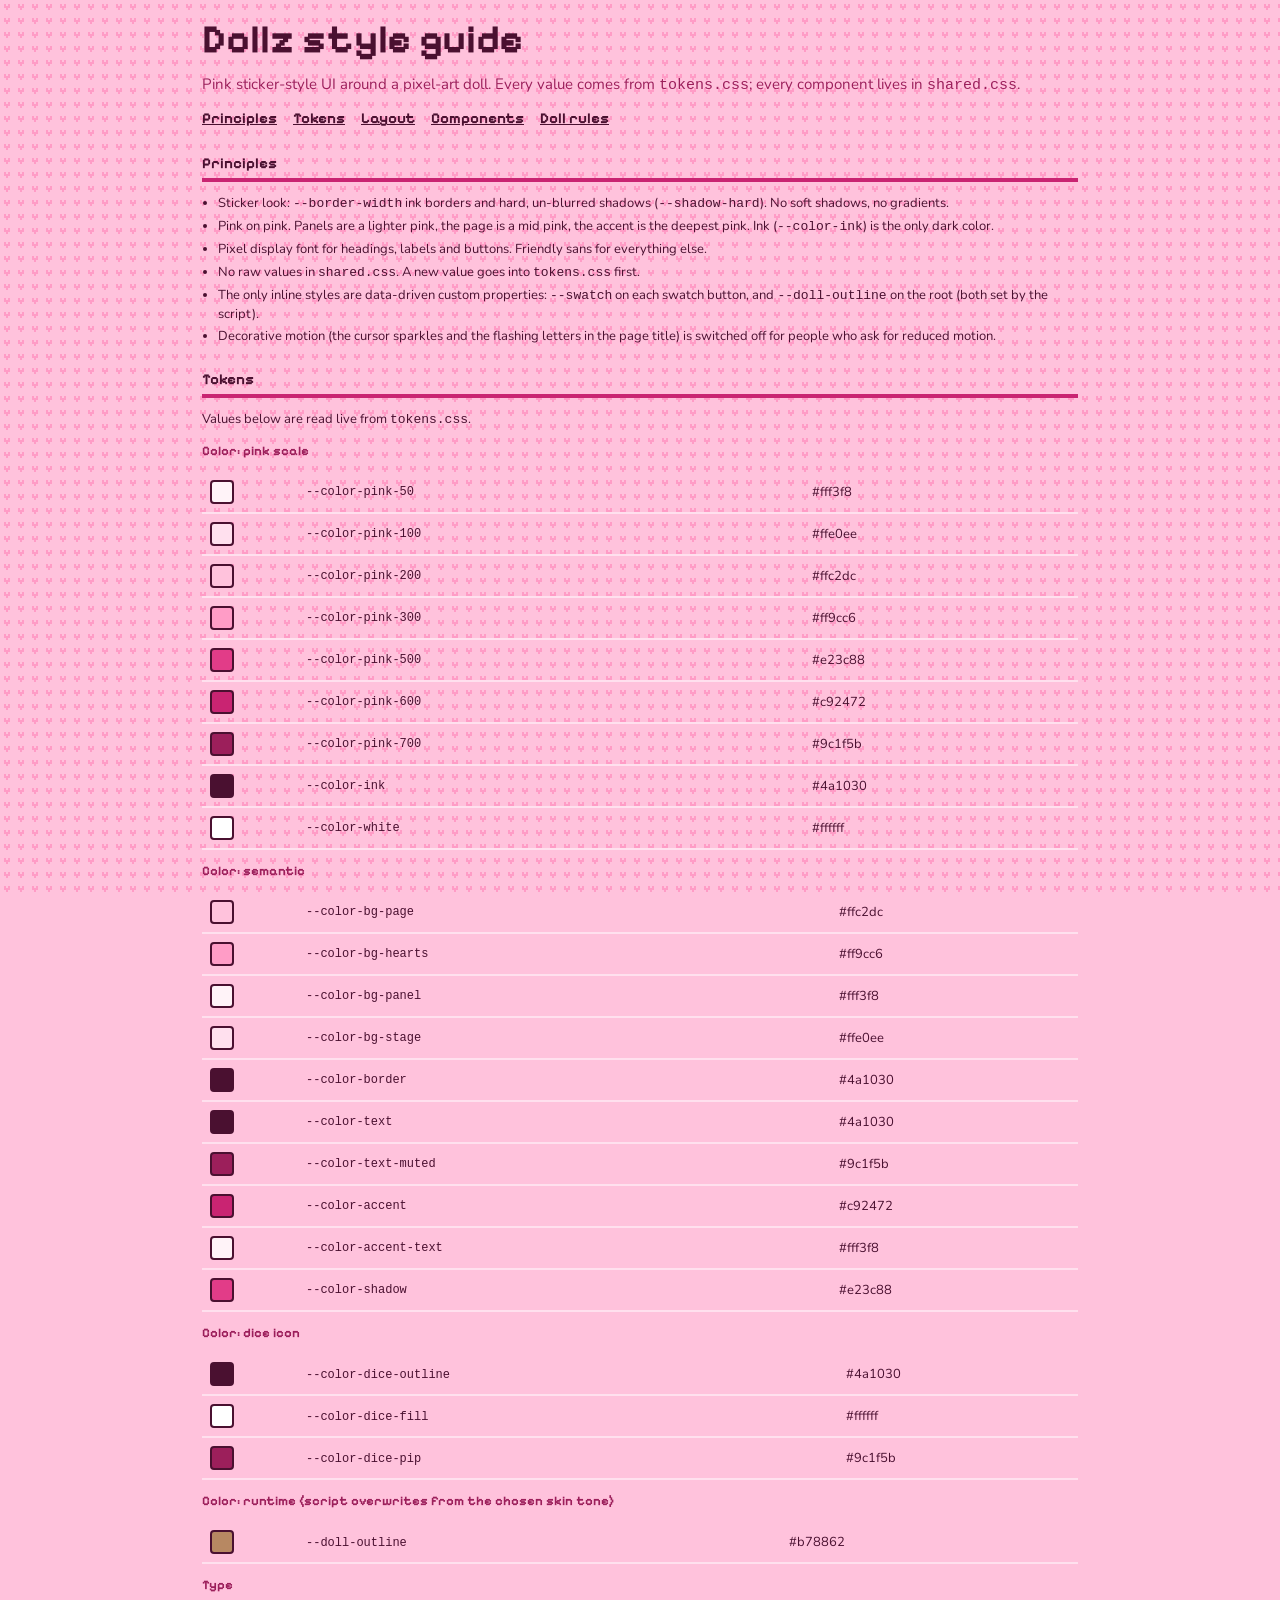
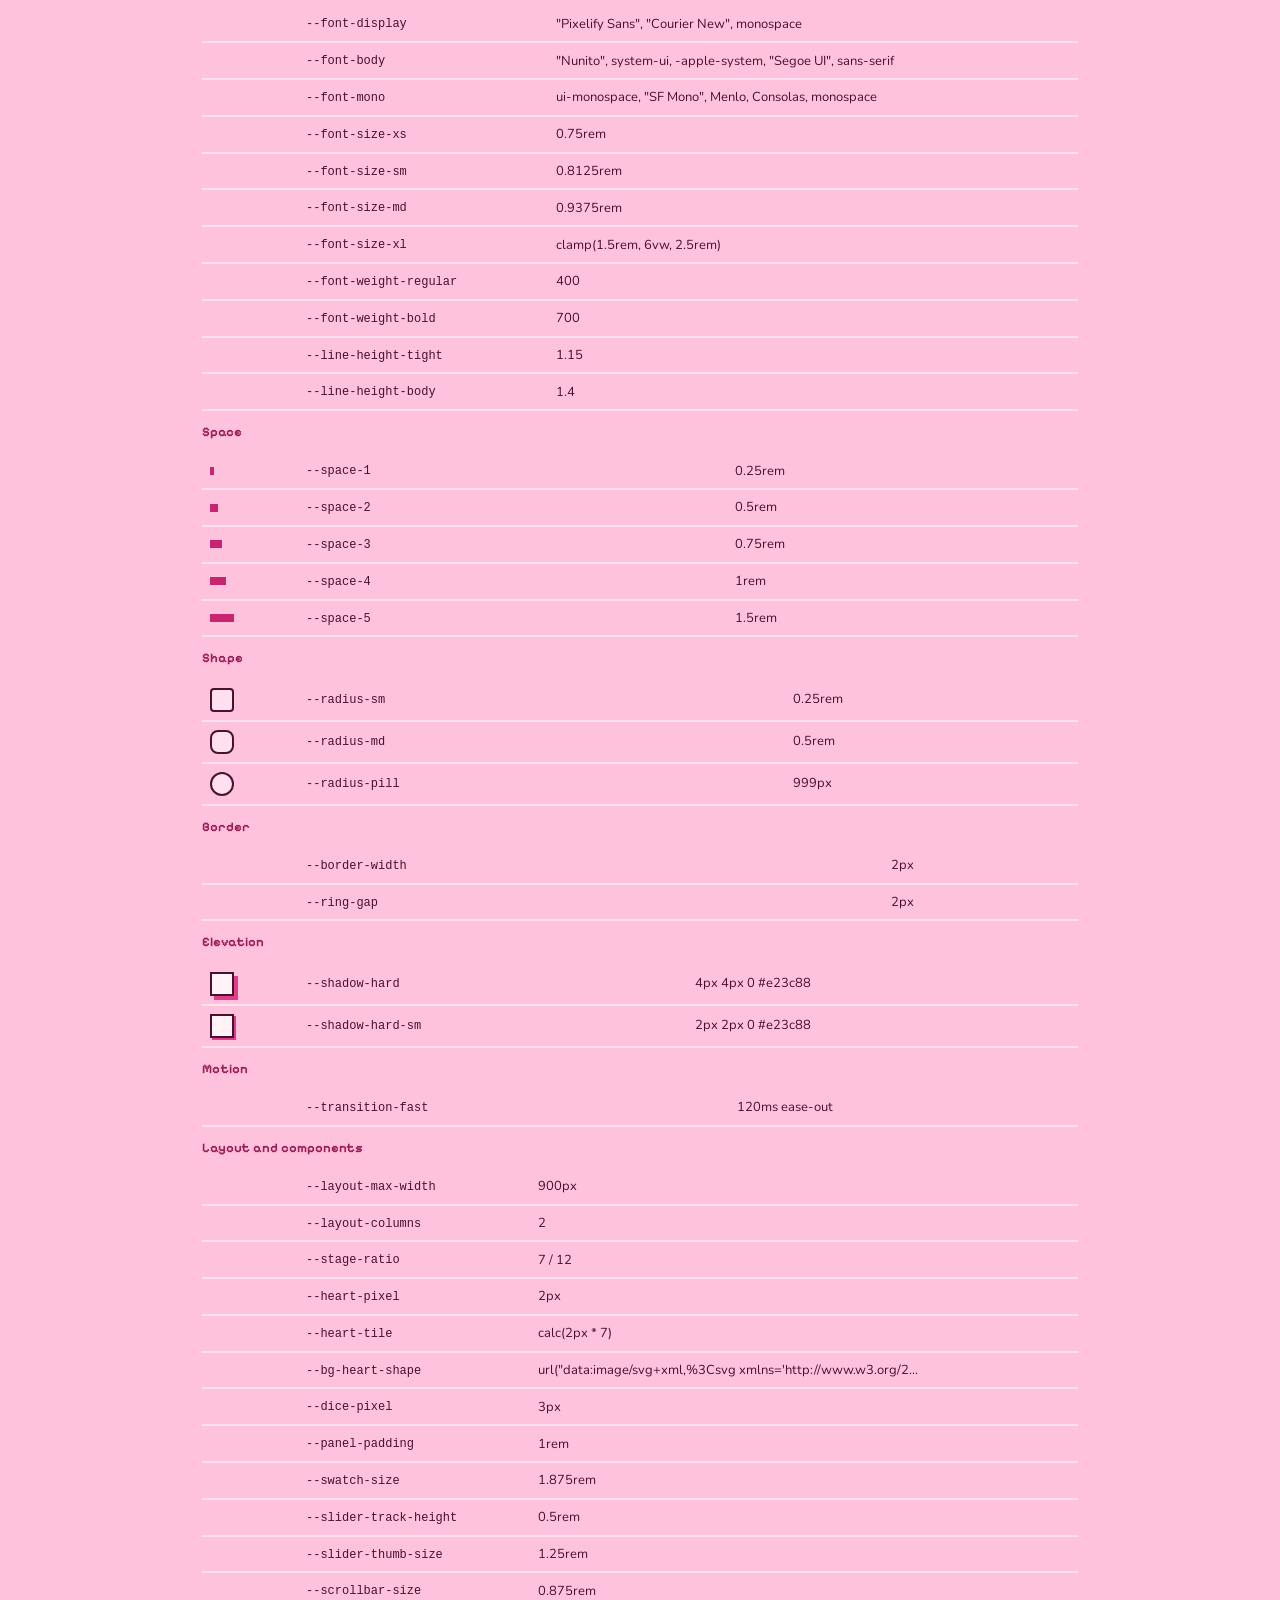
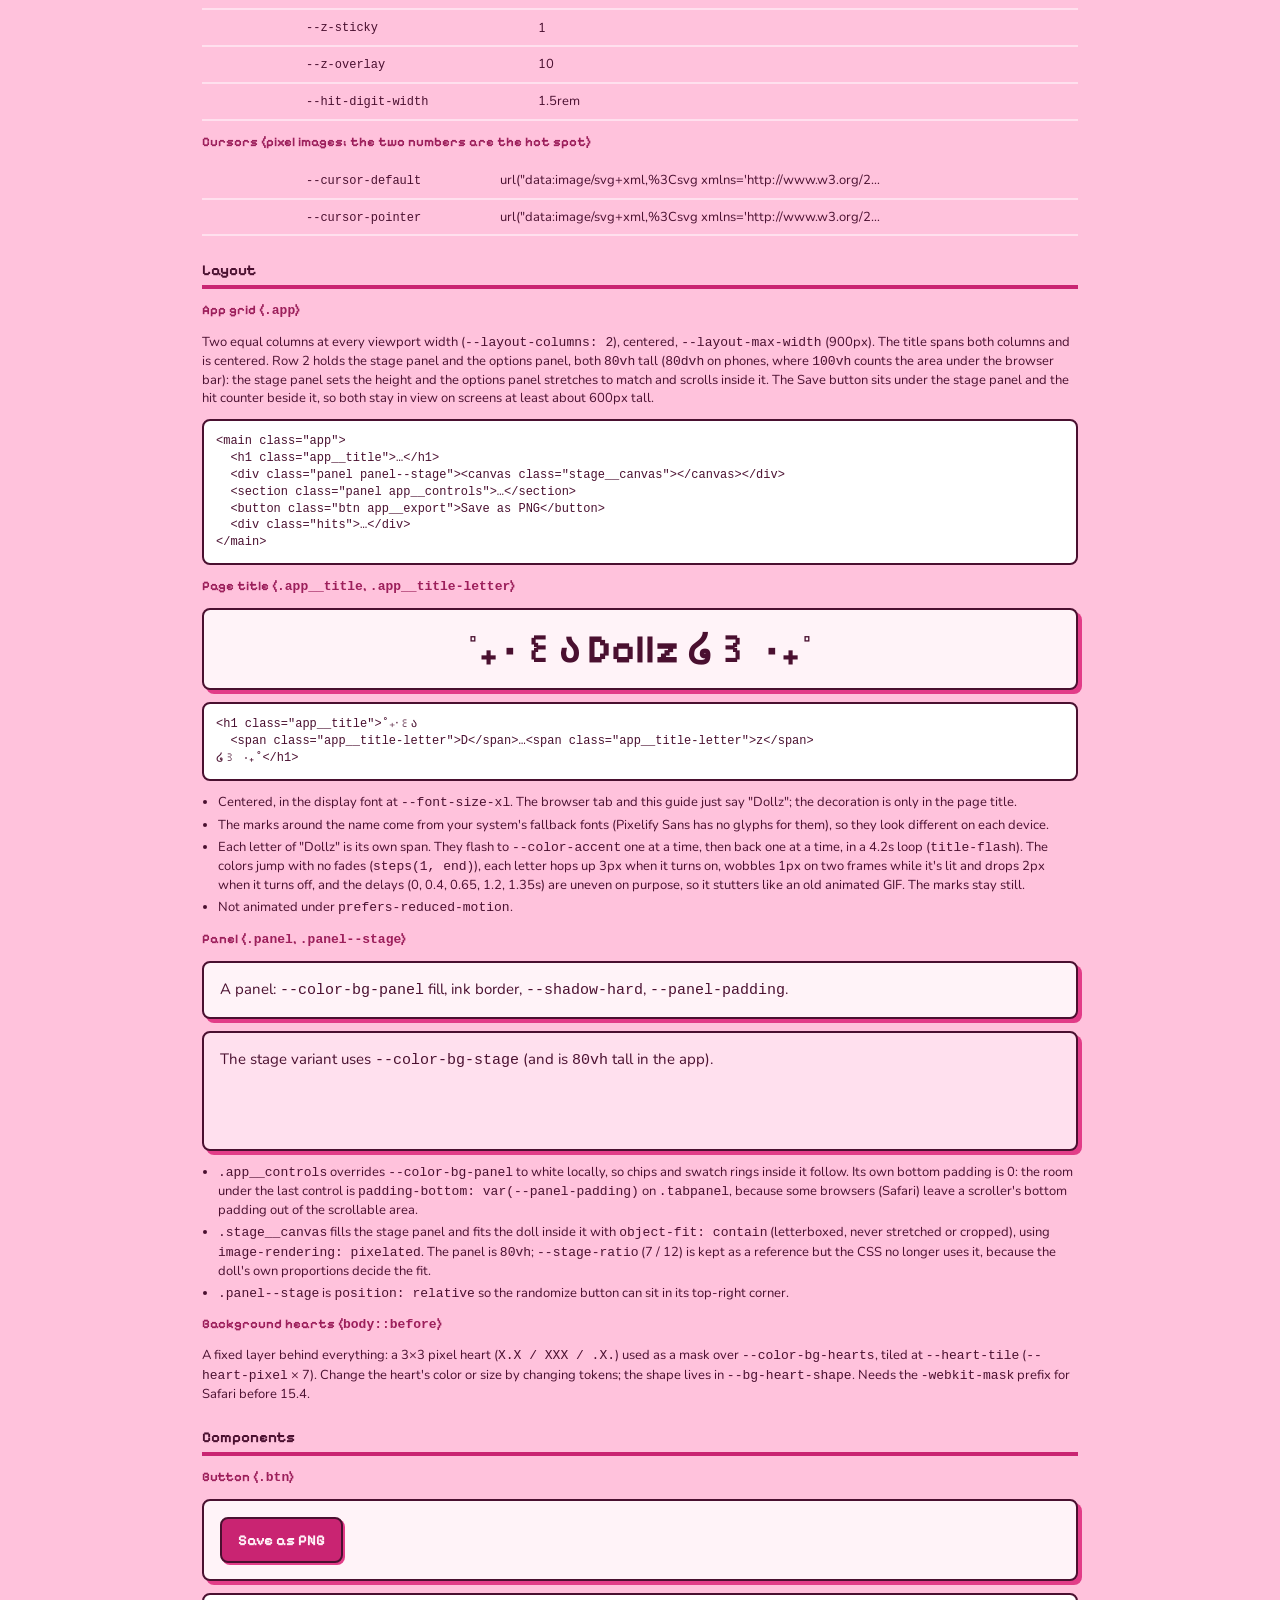
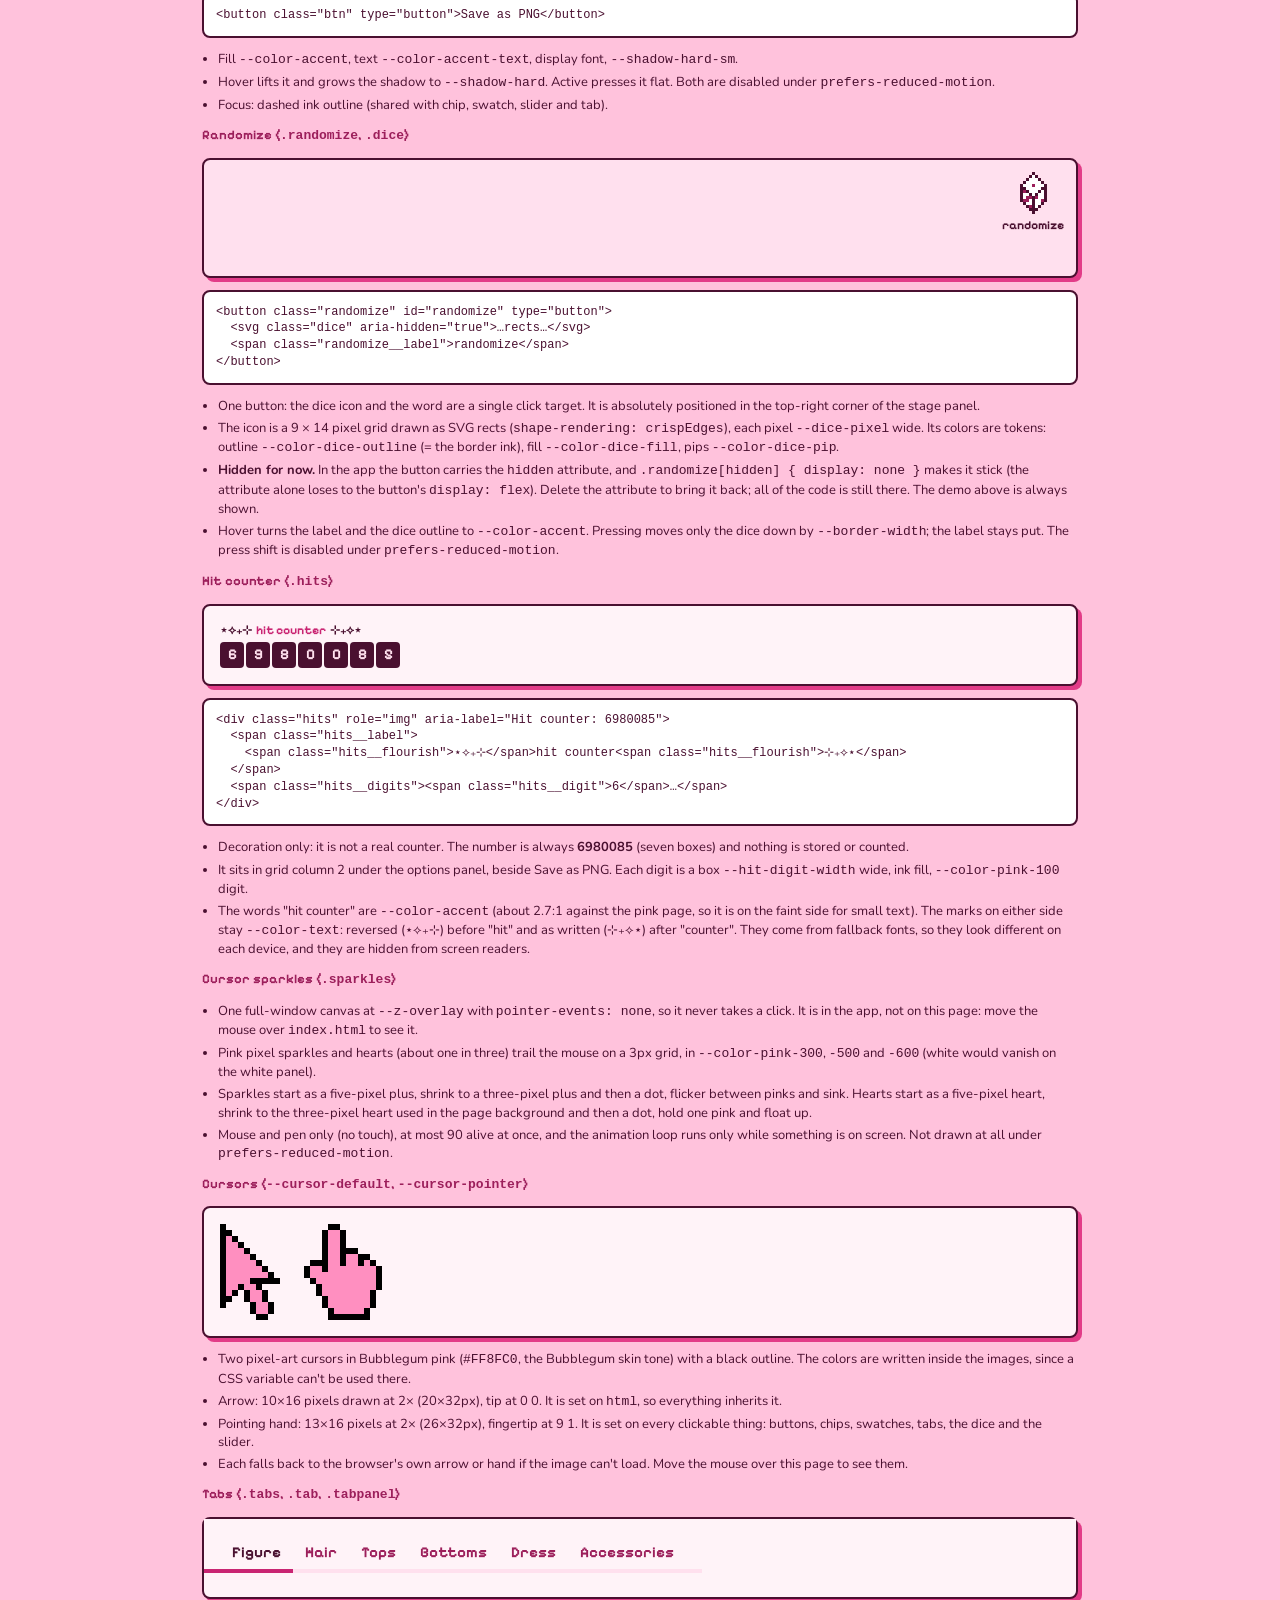
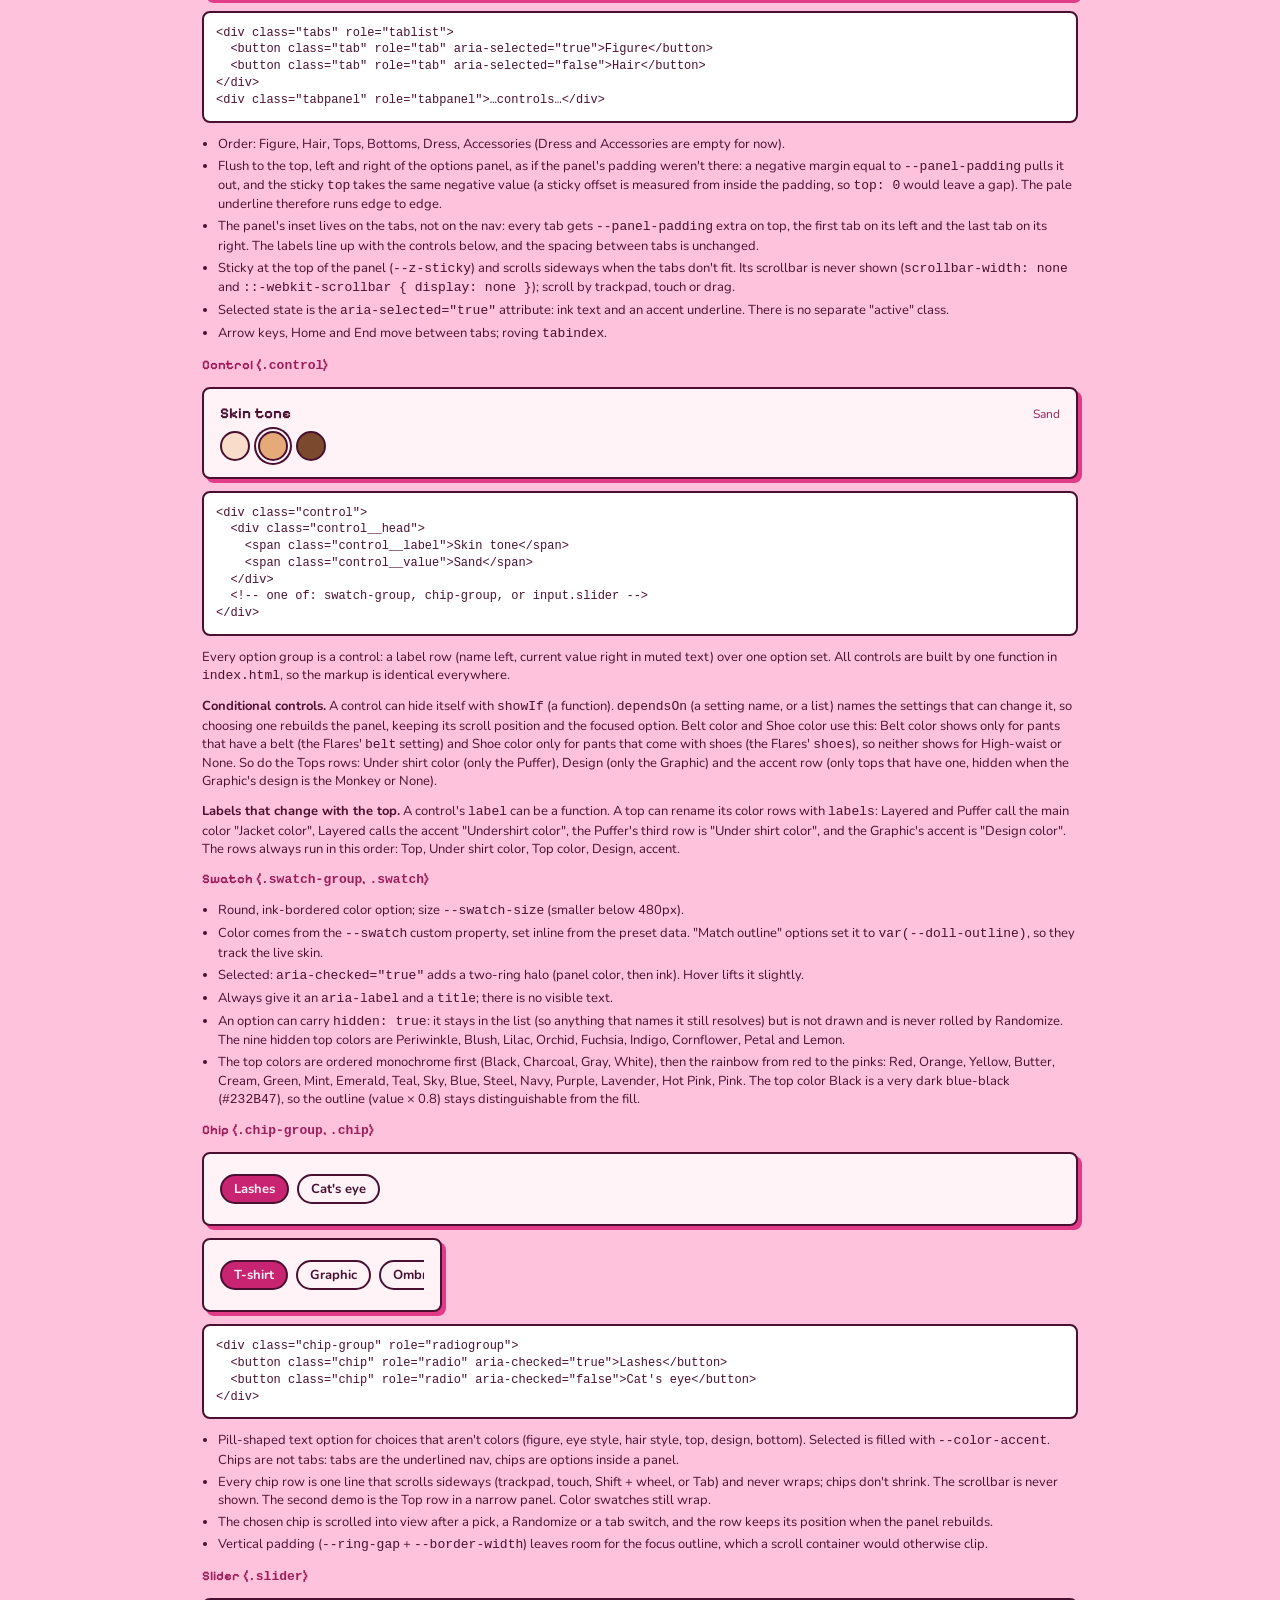
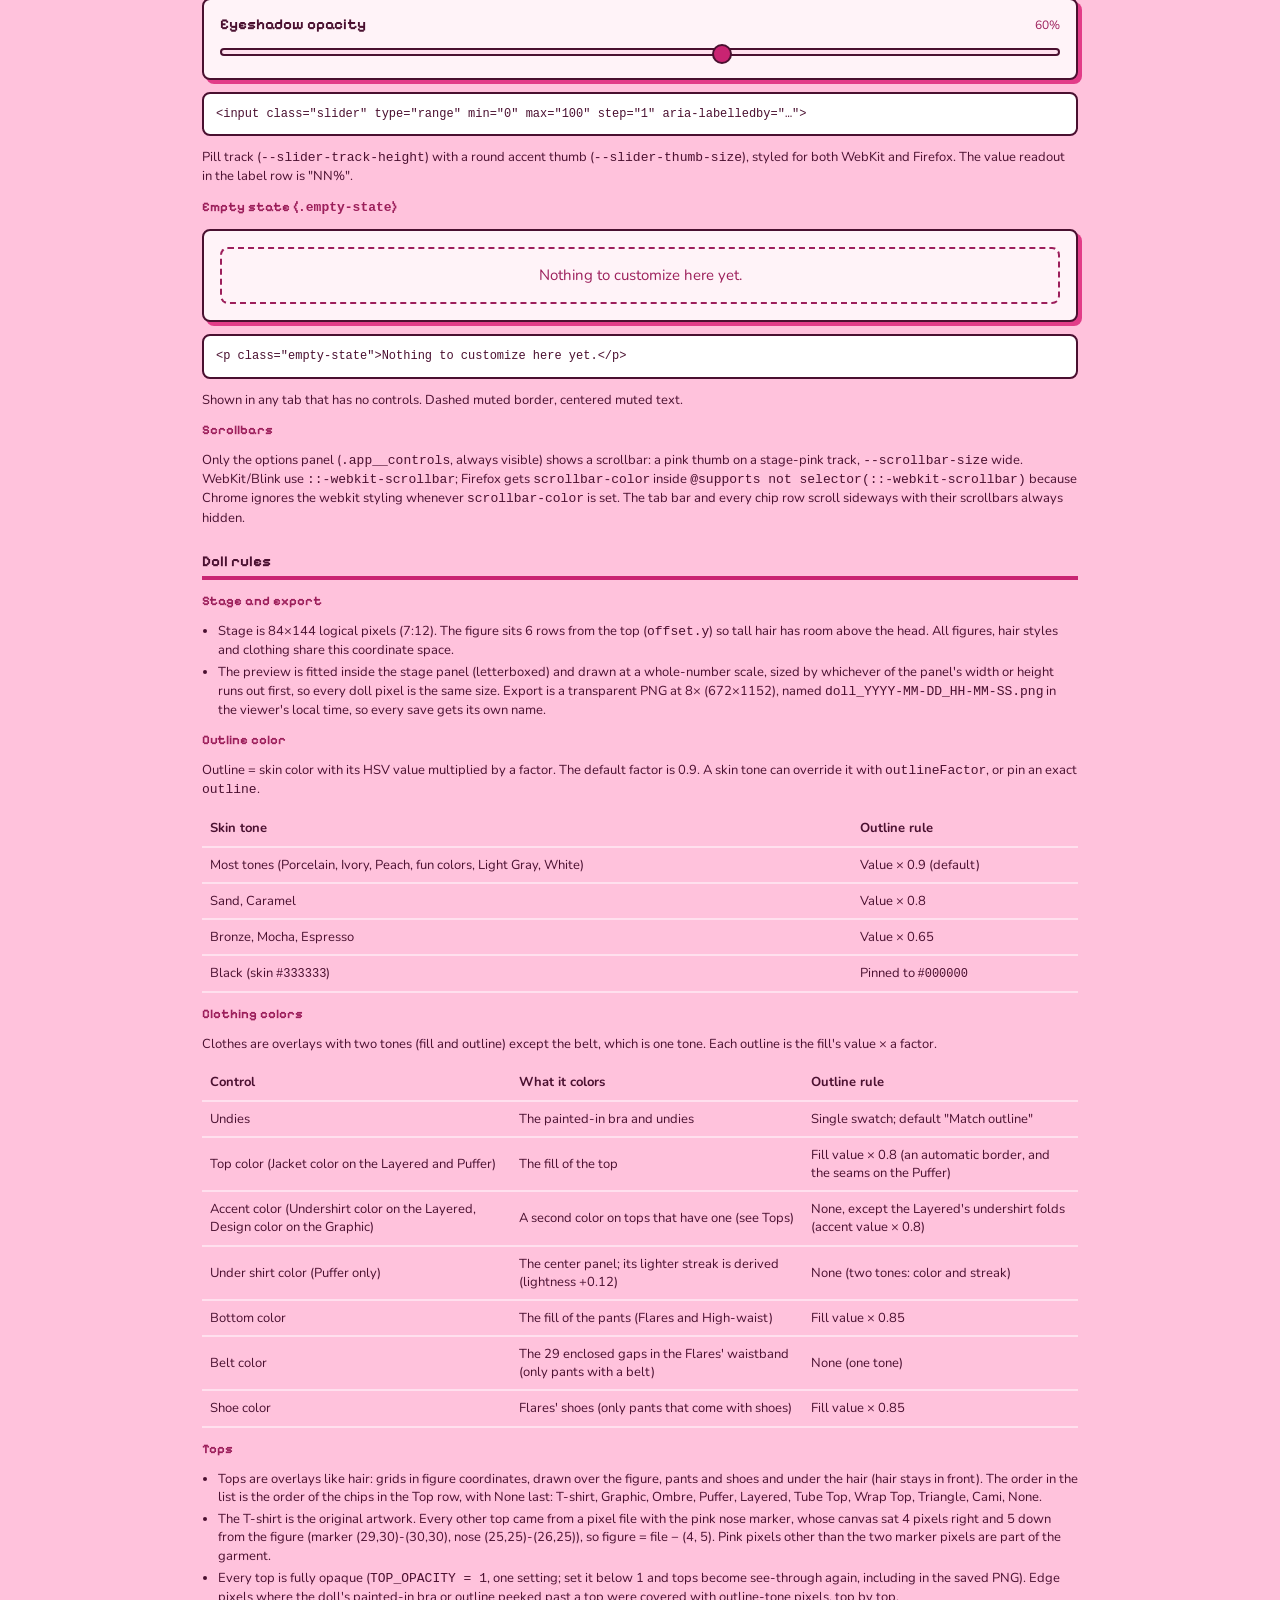
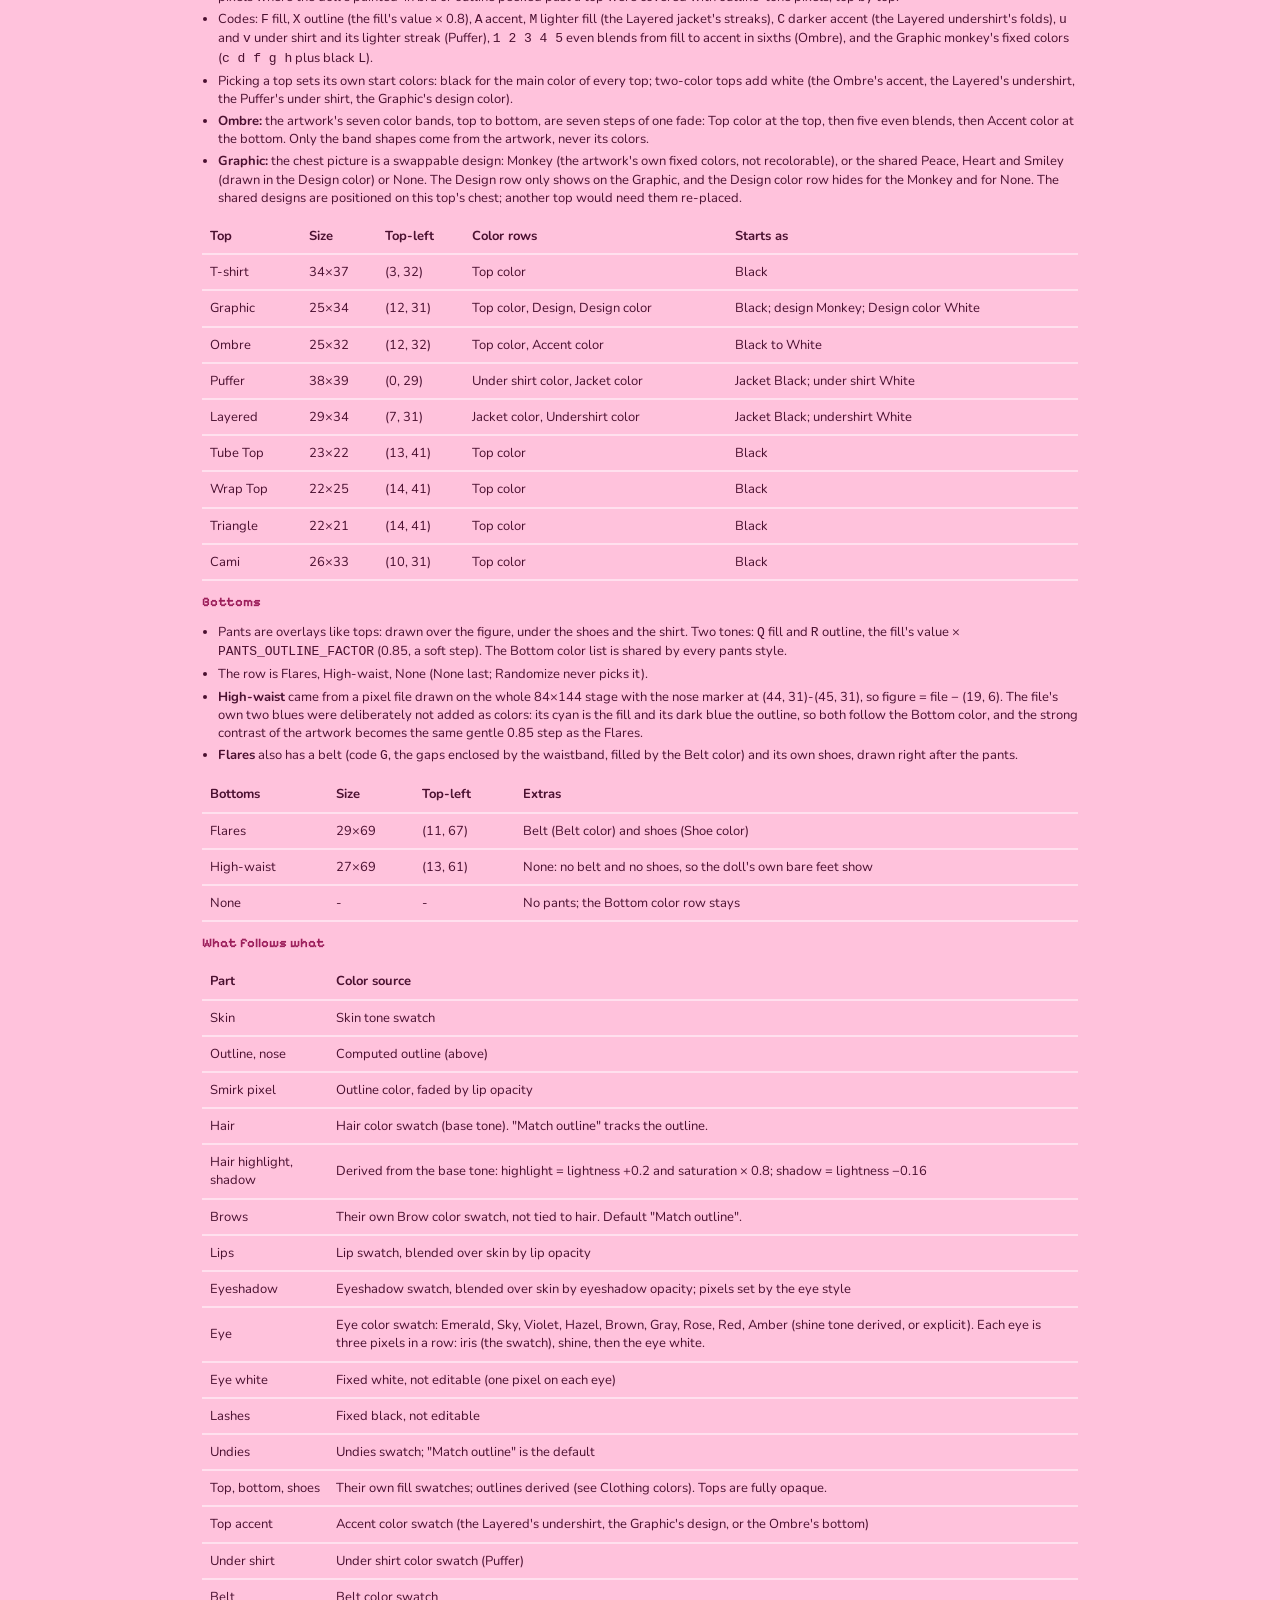
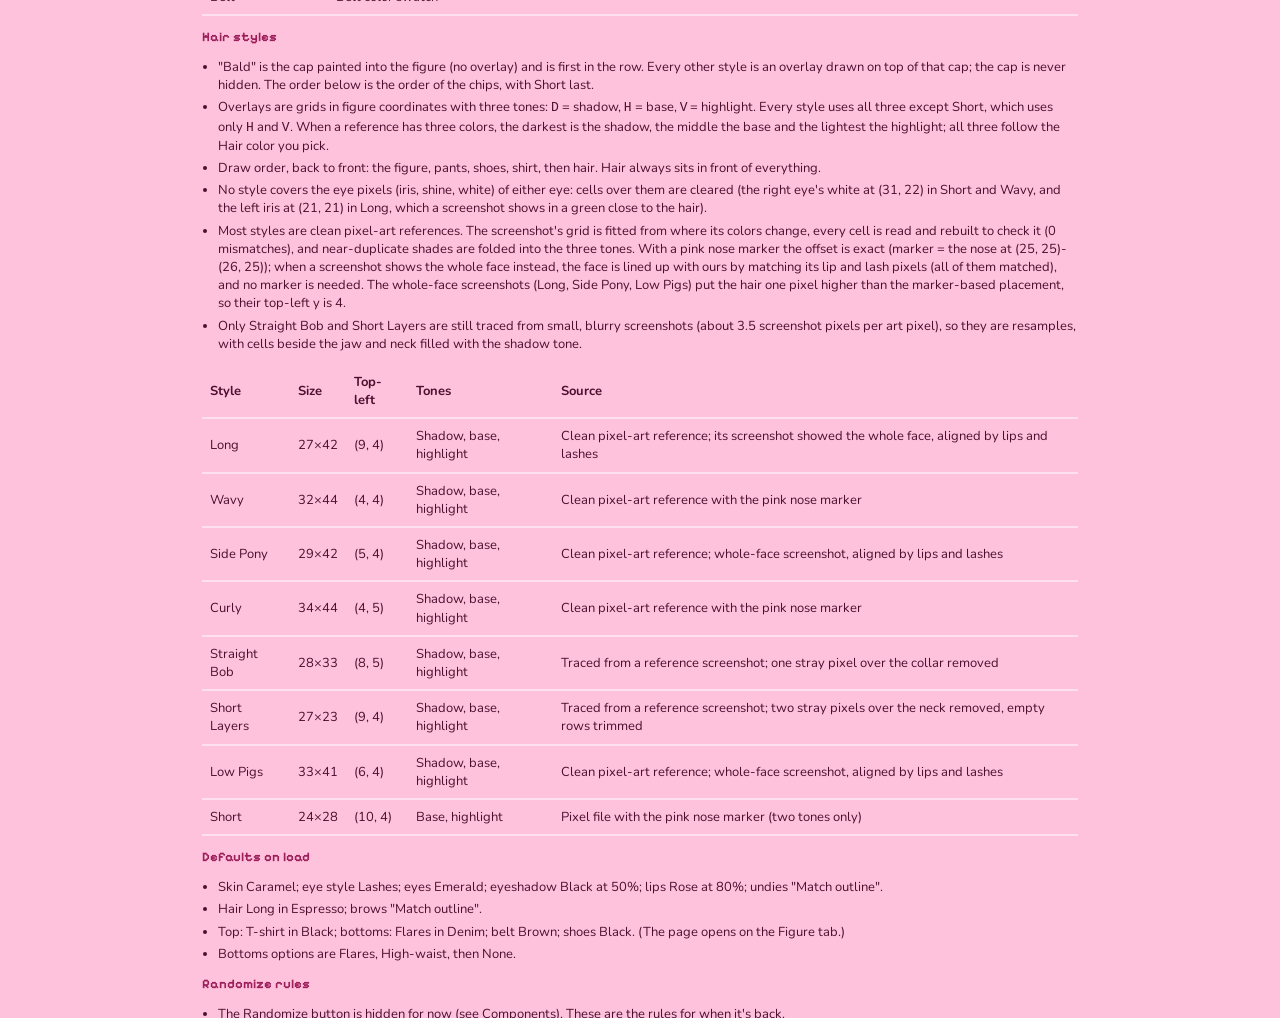
==== commit 66bdbbe5: "updated hair + hight waisted pants" ====
--- a/style-guide.html
+++ b/style-guide.html
@@ -387,7 +387,7 @@
 &lt;/div&gt;</pre>
       </div>
       <p class="sg-note">Every option group is a control: a label row (name left, current value right in muted text) over one option set. All controls are built by one function in <code>index.html</code>, so the markup is identical everywhere.</p>
-      <p class="sg-note"><strong>Conditional controls.</strong> A control can hide itself with <code>showIf</code> (a function). <code>dependsOn</code> (a setting name, or a list) names the settings that can change it, so choosing one rebuilds the panel, keeping its scroll position and the focused option. Belt color and Shoe color use this (they appear only while Flares is selected). So do the Tops rows: Under shirt color (only the Puffer), Design (only the Graphic) and the accent row (only tops that have one, hidden when the Graphic's design is the Monkey or None).</p>
+      <p class="sg-note"><strong>Conditional controls.</strong> A control can hide itself with <code>showIf</code> (a function). <code>dependsOn</code> (a setting name, or a list) names the settings that can change it, so choosing one rebuilds the panel, keeping its scroll position and the focused option. Belt color and Shoe color use this: Belt color shows only for pants that have a belt (the Flares' <code>belt</code> setting) and Shoe color only for pants that come with shoes (the Flares' <code>shoes</code>), so neither shows for High-waist or None. So do the Tops rows: Under shirt color (only the Puffer), Design (only the Graphic) and the accent row (only tops that have one, hidden when the Graphic's design is the Monkey or None).</p>
       <p class="sg-note"><strong>Labels that change with the top.</strong> A control's <code>label</code> can be a function. A top can rename its color rows with <code>labels</code>: Layered and Puffer call the main color "Jacket color", Layered calls the accent "Undershirt color", the Puffer's third row is "Under shirt color", and the Graphic's accent is "Design color". The rows always run in this order: Top, Under shirt color, Top color, Design, accent.</p>
 
       <!-- Swatch -->
@@ -498,9 +498,9 @@
           <tr><td>Top color (Jacket color on the Layered and Puffer)</td><td>The fill of the top</td><td>Fill value × 0.8 (an automatic border, and the seams on the Puffer)</td></tr>
           <tr><td>Accent color (Undershirt color on the Layered, Design color on the Graphic)</td><td>A second color on tops that have one (see Tops)</td><td>None, except the Layered's undershirt folds (accent value × 0.8)</td></tr>
           <tr><td>Under shirt color (Puffer only)</td><td>The center panel; its lighter streak is derived (lightness +0.12)</td><td>None (two tones: color and streak)</td></tr>
-          <tr><td>Bottom color</td><td>Flares fill</td><td>Fill value × 0.85</td></tr>
-          <tr><td>Belt color</td><td>The 29 enclosed gaps in the waistband</td><td>None (one tone)</td></tr>
-          <tr><td>Shoe color</td><td>Flares' shoes (only while Flares is selected)</td><td>Fill value × 0.85</td></tr>
+          <tr><td>Bottom color</td><td>The fill of the pants (Flares and High-waist)</td><td>Fill value × 0.85</td></tr>
+          <tr><td>Belt color</td><td>The 29 enclosed gaps in the Flares' waistband (only pants with a belt)</td><td>None (one tone)</td></tr>
+          <tr><td>Shoe color</td><td>Flares' shoes (only pants that come with shoes)</td><td>Fill value × 0.85</td></tr>
         </tbody>
       </table>
 
@@ -526,6 +526,22 @@
           <tr><td>Wrap Top</td><td>22×25</td><td>(14, 41)</td><td>Top color</td><td>Black</td></tr>
           <tr><td>Triangle</td><td>22×21</td><td>(14, 41)</td><td>Top color</td><td>Black</td></tr>
           <tr><td>Cami</td><td>26×33</td><td>(10, 31)</td><td>Top color</td><td>Black</td></tr>
+        </tbody>
+      </table>
+
+      <h3 class="sg-section__sub">Bottoms</h3>
+      <ul class="sg-list">
+        <li>Pants are overlays like tops: drawn over the figure, under the shoes and the shirt. Two tones: <code>Q</code> fill and <code>R</code> outline, the fill's value × <code>PANTS_OUTLINE_FACTOR</code> (0.85, a soft step). The Bottom color list is shared by every pants style.</li>
+        <li>The row is Flares, High-waist, None (None last; Randomize never picks it).</li>
+        <li><strong>High-waist</strong> came from a pixel file drawn on the whole 84×144 stage with the nose marker at (44, 31)-(45, 31), so figure = file − (19, 6). The file's own two blues were deliberately not added as colors: its cyan is the fill and its dark blue the outline, so both follow the Bottom color, and the strong contrast of the artwork becomes the same gentle 0.85 step as the Flares.</li>
+        <li><strong>Flares</strong> also has a belt (code <code>G</code>, the gaps enclosed by the waistband, filled by the Belt color) and its own shoes, drawn right after the pants.</li>
+      </ul>
+      <table class="sg-table">
+        <thead><tr><th>Bottoms</th><th>Size</th><th>Top-left</th><th>Extras</th></tr></thead>
+        <tbody>
+          <tr><td>Flares</td><td>29×69</td><td>(11, 67)</td><td>Belt (Belt color) and shoes (Shoe color)</td></tr>
+          <tr><td>High-waist</td><td>27×69</td><td>(13, 61)</td><td>None: no belt and no shoes, so the doll's own bare feet show</td></tr>
+          <tr><td>None</td><td>-</td><td>-</td><td>No pants; the Bottom color row stays</td></tr>
         </tbody>
       </table>
 
@@ -554,39 +570,33 @@
 
       <h3 class="sg-section__sub">Hair styles</h3>
       <ul class="sg-list">
-        <li>"Bald" is the cap painted into the figure (no overlay). Every other style is an overlay drawn on top of that cap; the cap is never hidden.</li>
-        <li>Overlays are grids in figure coordinates with three tones: <code>D</code> = shadow, <code>H</code> = base, <code>V</code> = highlight. "Short" uses only <code>H</code> and <code>V</code>.</li>
+        <li>"Bald" is the cap painted into the figure (no overlay) and is first in the row. Every other style is an overlay drawn on top of that cap; the cap is never hidden. The order below is the order of the chips, with Short last.</li>
+        <li>Overlays are grids in figure coordinates with three tones: <code>D</code> = shadow, <code>H</code> = base, <code>V</code> = highlight. Every style uses all three except Short, which uses only <code>H</code> and <code>V</code>. When a reference has three colors, the darkest is the shadow, the middle the base and the lightest the highlight; all three follow the Hair color you pick.</li>
         <li>Draw order, back to front: the figure, pants, shoes, shirt, then hair. Hair always sits in front of everything.</li>
-        <li>Hair covers the eyes only where a style has a cell there. Short and Wavy used to cover the right eye's white pixel (31, 22); that one cell is cleared in both, so every style shows all three pixels of each eye (iris, shine, white).</li>
-        <li>Traced styles come from small, blurry screenshots, so they are resamples (about 3.5 screenshot pixels per art pixel), aligned by the face's eyes and lips, with cells beside the jaw and neck filled with the shadow tone. A <code>.pixil</code> file with the pink nose marker gives exact pixels.</li>
+        <li>No style covers the eye pixels (iris, shine, white) of either eye: cells over them are cleared (the right eye's white at (31, 22) in Short and Wavy, and the left iris at (21, 21) in Long, which a screenshot shows in a green close to the hair).</li>
+        <li>Most styles are clean pixel-art references. The screenshot's grid is fitted from where its colors change, every cell is read and rebuilt to check it (0 mismatches), and near-duplicate shades are folded into the three tones. With a pink nose marker the offset is exact (marker = the nose at (25, 25)-(26, 25)); when a screenshot shows the whole face instead, the face is lined up with ours by matching its lip and lash pixels (all of them matched), and no marker is needed. The whole-face screenshots (Long, Side Pony, Low Pigs) put the hair one pixel higher than the marker-based placement, so their top-left y is 4.</li>
+        <li>Only Straight Bob and Short Layers are still traced from small, blurry screenshots (about 3.5 screenshot pixels per art pixel), so they are resamples, with cells beside the jaw and neck filled with the shadow tone.</li>
       </ul>
       <table class="sg-table">
-        <thead><tr><th>Style</th><th>Size</th><th>Top-left</th><th>Source</th></tr></thead>
+        <thead><tr><th>Style</th><th>Size</th><th>Top-left</th><th>Tones</th><th>Source</th></tr></thead>
         <tbody>
-          <tr><td>Short</td><td>24×28</td><td>(10, 4)</td><td>Aligned to the nose marker in your pixel file</td></tr>
-          <tr><td>Long</td><td>27×42</td><td>(9, 5)</td><td>Traced from a reference screenshot</td></tr>
-          <tr><td>Wavy</td><td>32×44</td><td>(4, 4)</td><td>Traced from a reference screenshot</td></tr>
-          <tr><td>Side Pony</td><td>29×42</td><td>(5, 5)</td><td>Traced from a reference screenshot (batch of 12)</td></tr>
-          <tr><td>Curtain</td><td>27×52</td><td>(5, 3)</td><td>Traced from a reference screenshot (batch of 12)</td></tr>
-          <tr><td>Curly</td><td>33×43</td><td>(4, 5)</td><td>Traced from a reference screenshot (batch of 12)</td></tr>
-          <tr><td>Bob</td><td>28×29</td><td>(8, 5)</td><td>Traced from a reference screenshot (batch of 12)</td></tr>
-          <tr><td>Crimped</td><td>30×44</td><td>(6, 4)</td><td>Traced from a reference screenshot (batch of 12)</td></tr>
-          <tr><td>Big Curls</td><td>35×43</td><td>(2, 5)</td><td>Traced from a reference screenshot (batch of 12)</td></tr>
-          <tr><td>Straight Bob</td><td>28×33</td><td>(8, 5)</td><td>Traced from a reference screenshot (batch of 12)</td></tr>
-          <tr><td>Short Layers</td><td>27×31</td><td>(9, 4)</td><td>Traced from a reference screenshot (batch of 12)</td></tr>
-          <tr><td>Pigtails</td><td>44×30</td><td>(-1, 5)</td><td>Traced from a reference screenshot (batch of 12)</td></tr>
-          <tr><td>Soft Waves</td><td>29×41</td><td>(8, 6)</td><td>Traced from a reference screenshot (batch of 12)</td></tr>
-          <tr><td>Sleek</td><td>27×41</td><td>(10, 5)</td><td>Traced from a reference screenshot (batch of 12)</td></tr>
-          <tr><td>Low Pigs</td><td>33×41</td><td>(6, 5)</td><td>Traced from a reference screenshot (batch of 12)</td></tr>
+          <tr><td>Long</td><td>27×42</td><td>(9, 4)</td><td>Shadow, base, highlight</td><td>Clean pixel-art reference; its screenshot showed the whole face, aligned by lips and lashes</td></tr>
+          <tr><td>Wavy</td><td>32×44</td><td>(4, 4)</td><td>Shadow, base, highlight</td><td>Clean pixel-art reference with the pink nose marker</td></tr>
+          <tr><td>Side Pony</td><td>29×42</td><td>(5, 4)</td><td>Shadow, base, highlight</td><td>Clean pixel-art reference; whole-face screenshot, aligned by lips and lashes</td></tr>
+          <tr><td>Curly</td><td>34×44</td><td>(4, 5)</td><td>Shadow, base, highlight</td><td>Clean pixel-art reference with the pink nose marker</td></tr>
+          <tr><td>Straight Bob</td><td>28×33</td><td>(8, 5)</td><td>Shadow, base, highlight</td><td>Traced from a reference screenshot; one stray pixel over the collar removed</td></tr>
+          <tr><td>Short Layers</td><td>27×23</td><td>(9, 4)</td><td>Shadow, base, highlight</td><td>Traced from a reference screenshot; two stray pixels over the neck removed, empty rows trimmed</td></tr>
+          <tr><td>Low Pigs</td><td>33×41</td><td>(6, 4)</td><td>Shadow, base, highlight</td><td>Clean pixel-art reference; whole-face screenshot, aligned by lips and lashes</td></tr>
+          <tr><td>Short</td><td>24×28</td><td>(10, 4)</td><td>Base, highlight</td><td>Pixel file with the pink nose marker (two tones only)</td></tr>
         </tbody>
       </table>
 
       <h3 class="sg-section__sub">Defaults on load</h3>
       <ul class="sg-list">
         <li>Skin Caramel; eye style Lashes; eyes Emerald; eyeshadow Black at 50%; lips Rose at 80%; undies "Match outline".</li>
-        <li>Hair Short in Espresso; brows "Match outline".</li>
+        <li>Hair Long in Espresso; brows "Match outline".</li>
         <li>Top: T-shirt in Black; bottoms: Flares in Denim; belt Brown; shoes Black. (The page opens on the Figure tab.)</li>
-        <li>Bottoms options are Flares then None.</li>
+        <li>Bottoms options are Flares, High-waist, then None.</li>
       </ul>
 
       <h3 class="sg-section__sub">Randomize rules</h3>
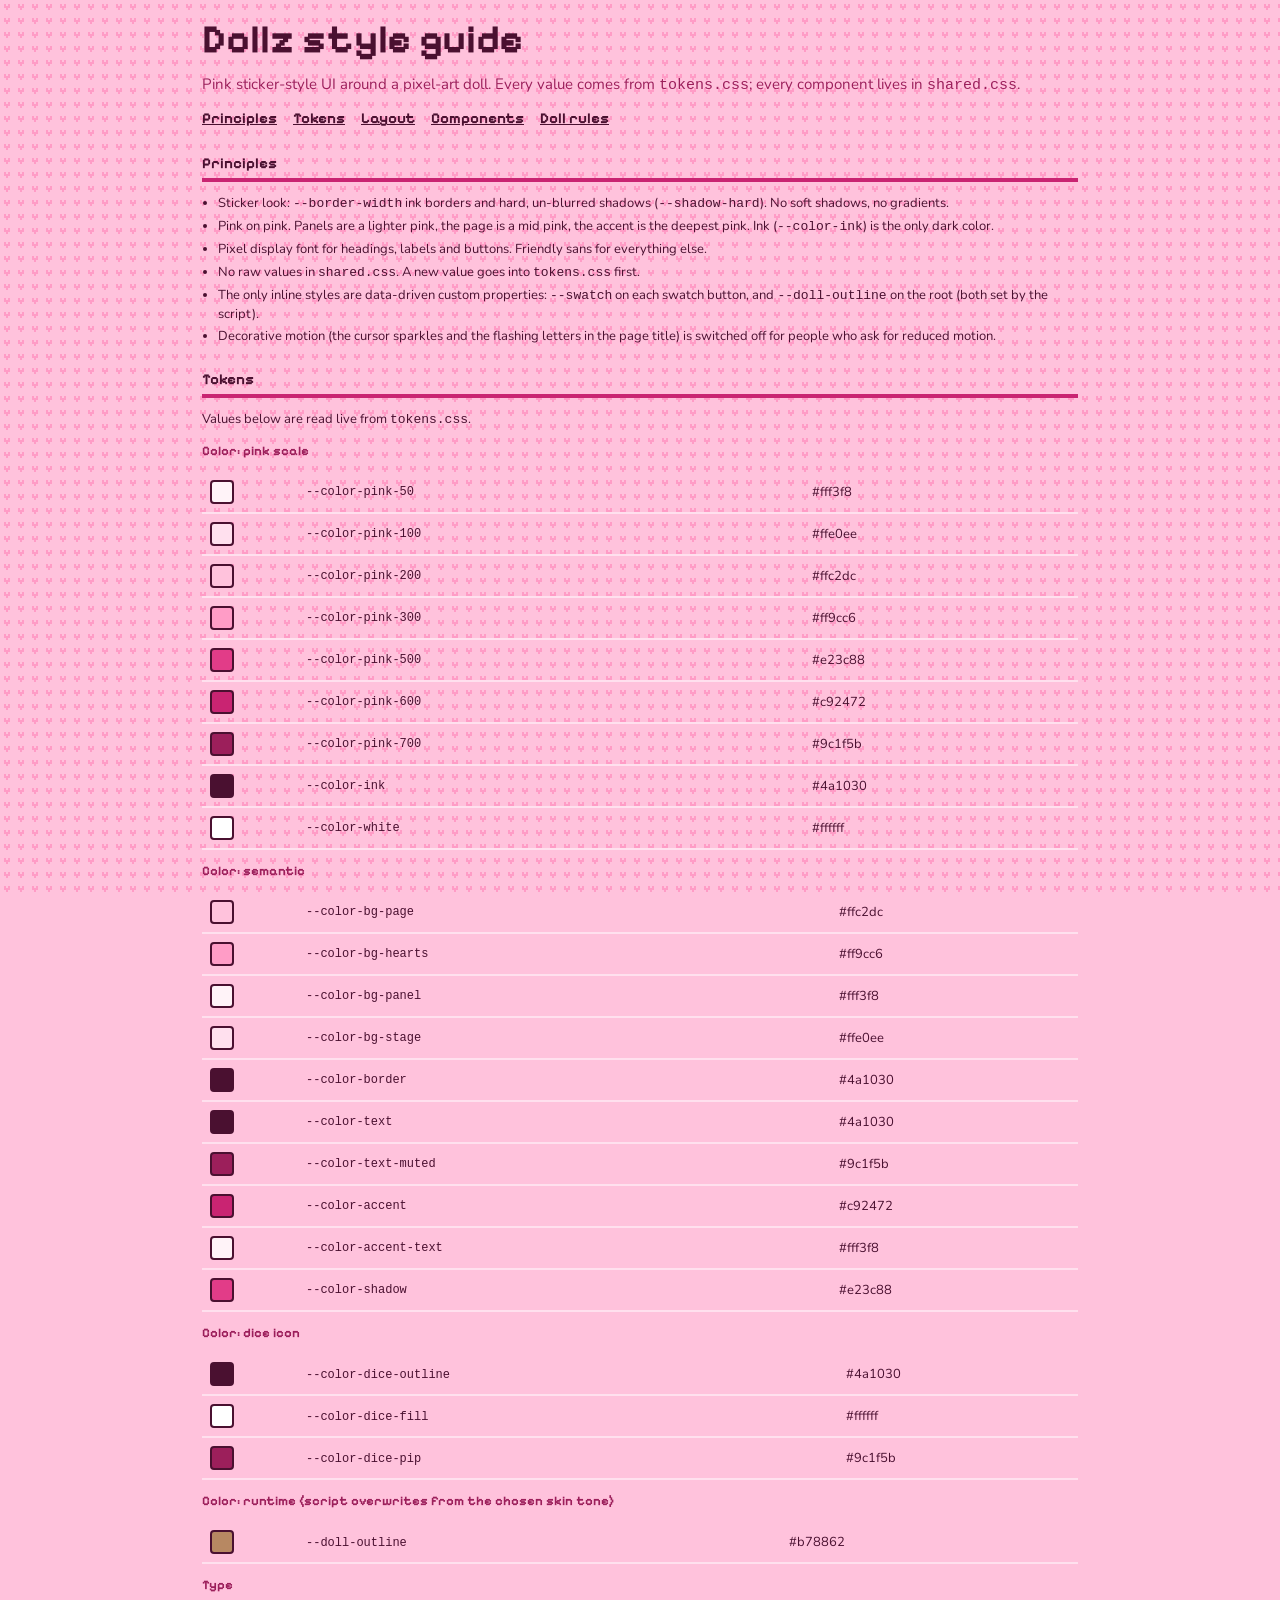
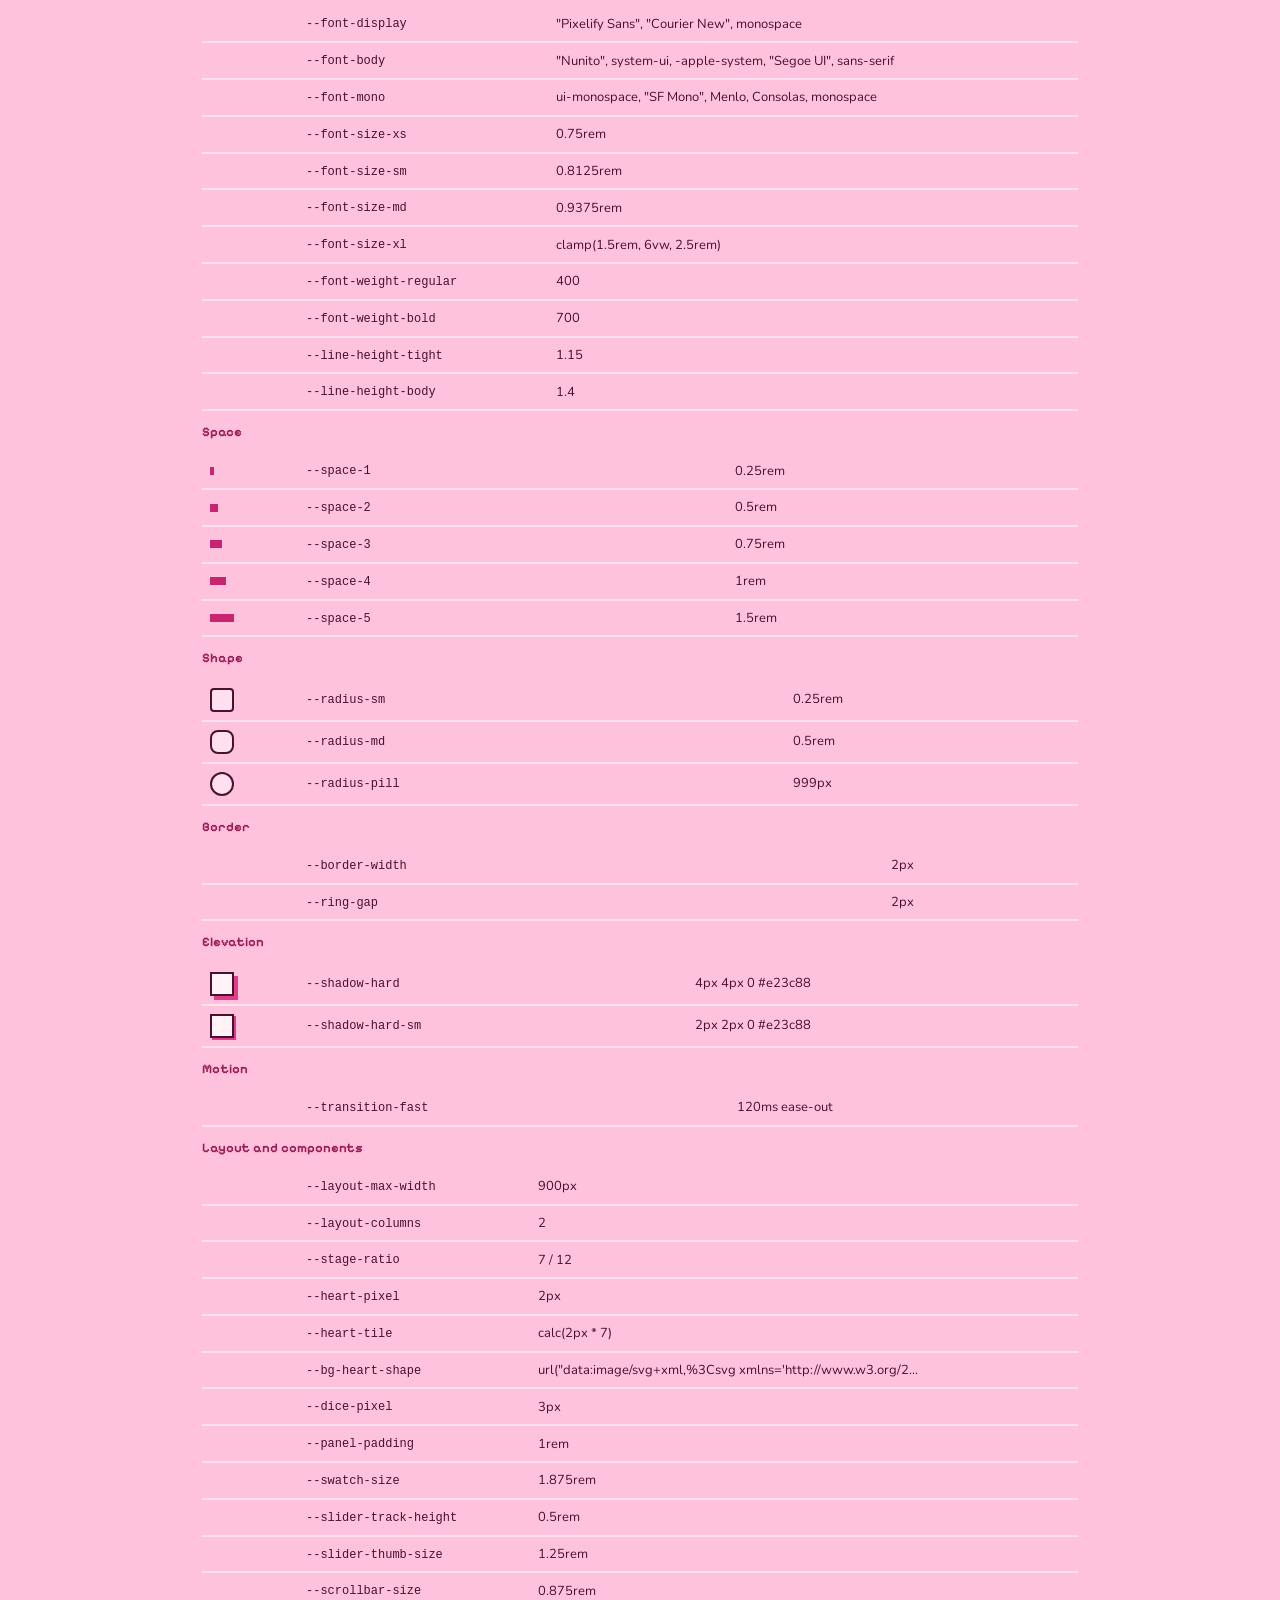
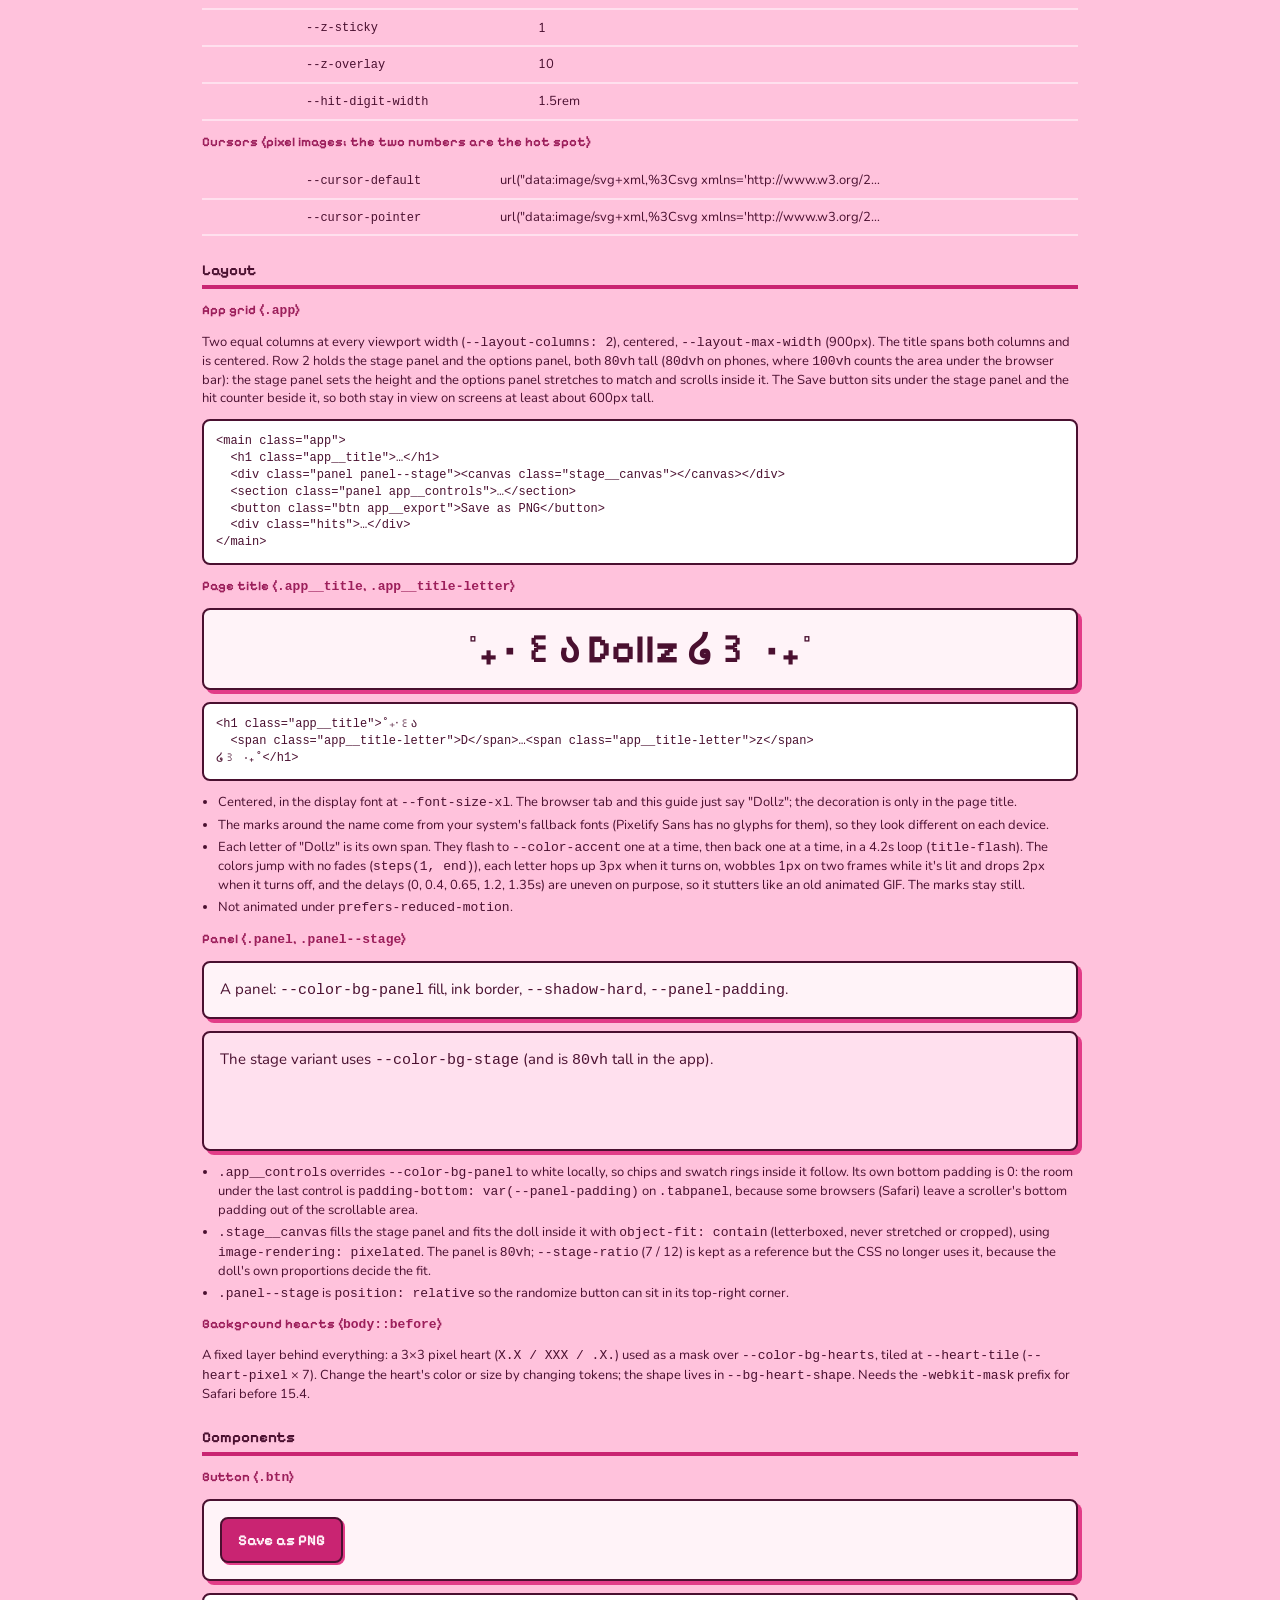
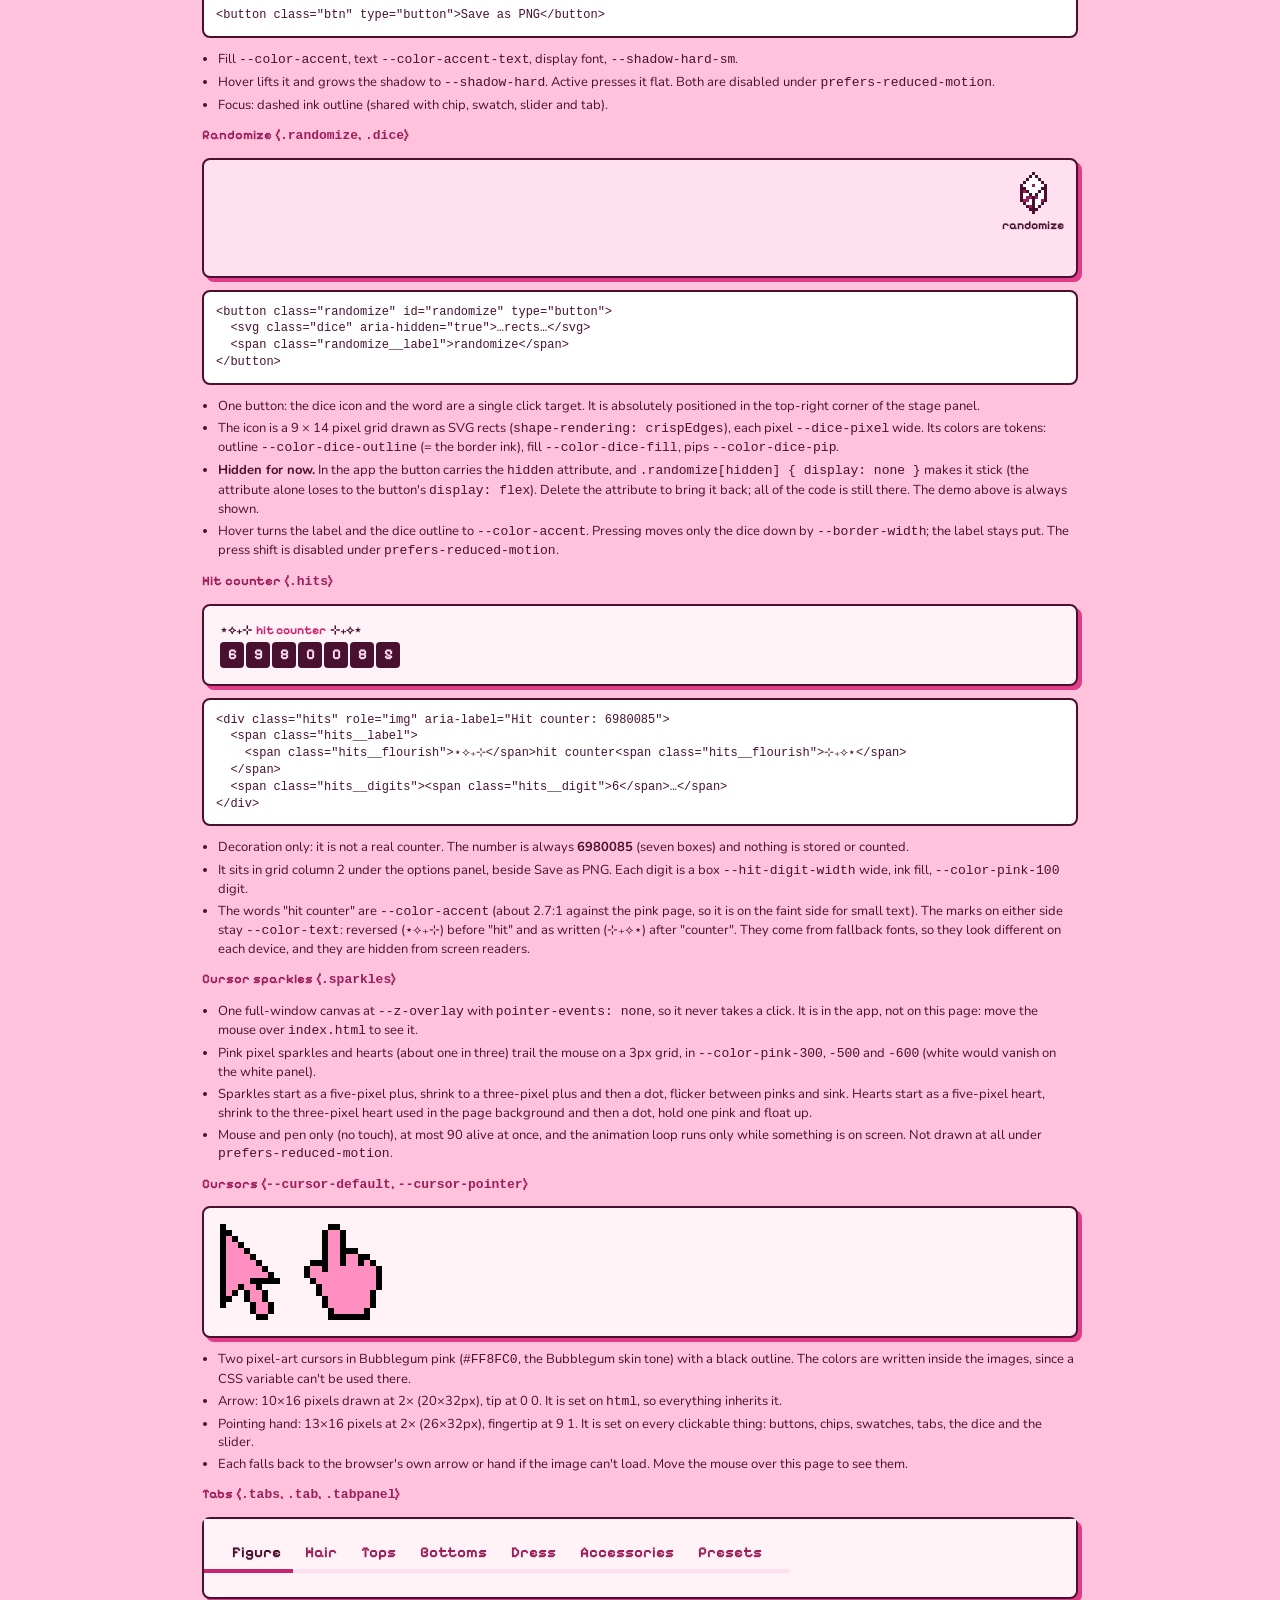
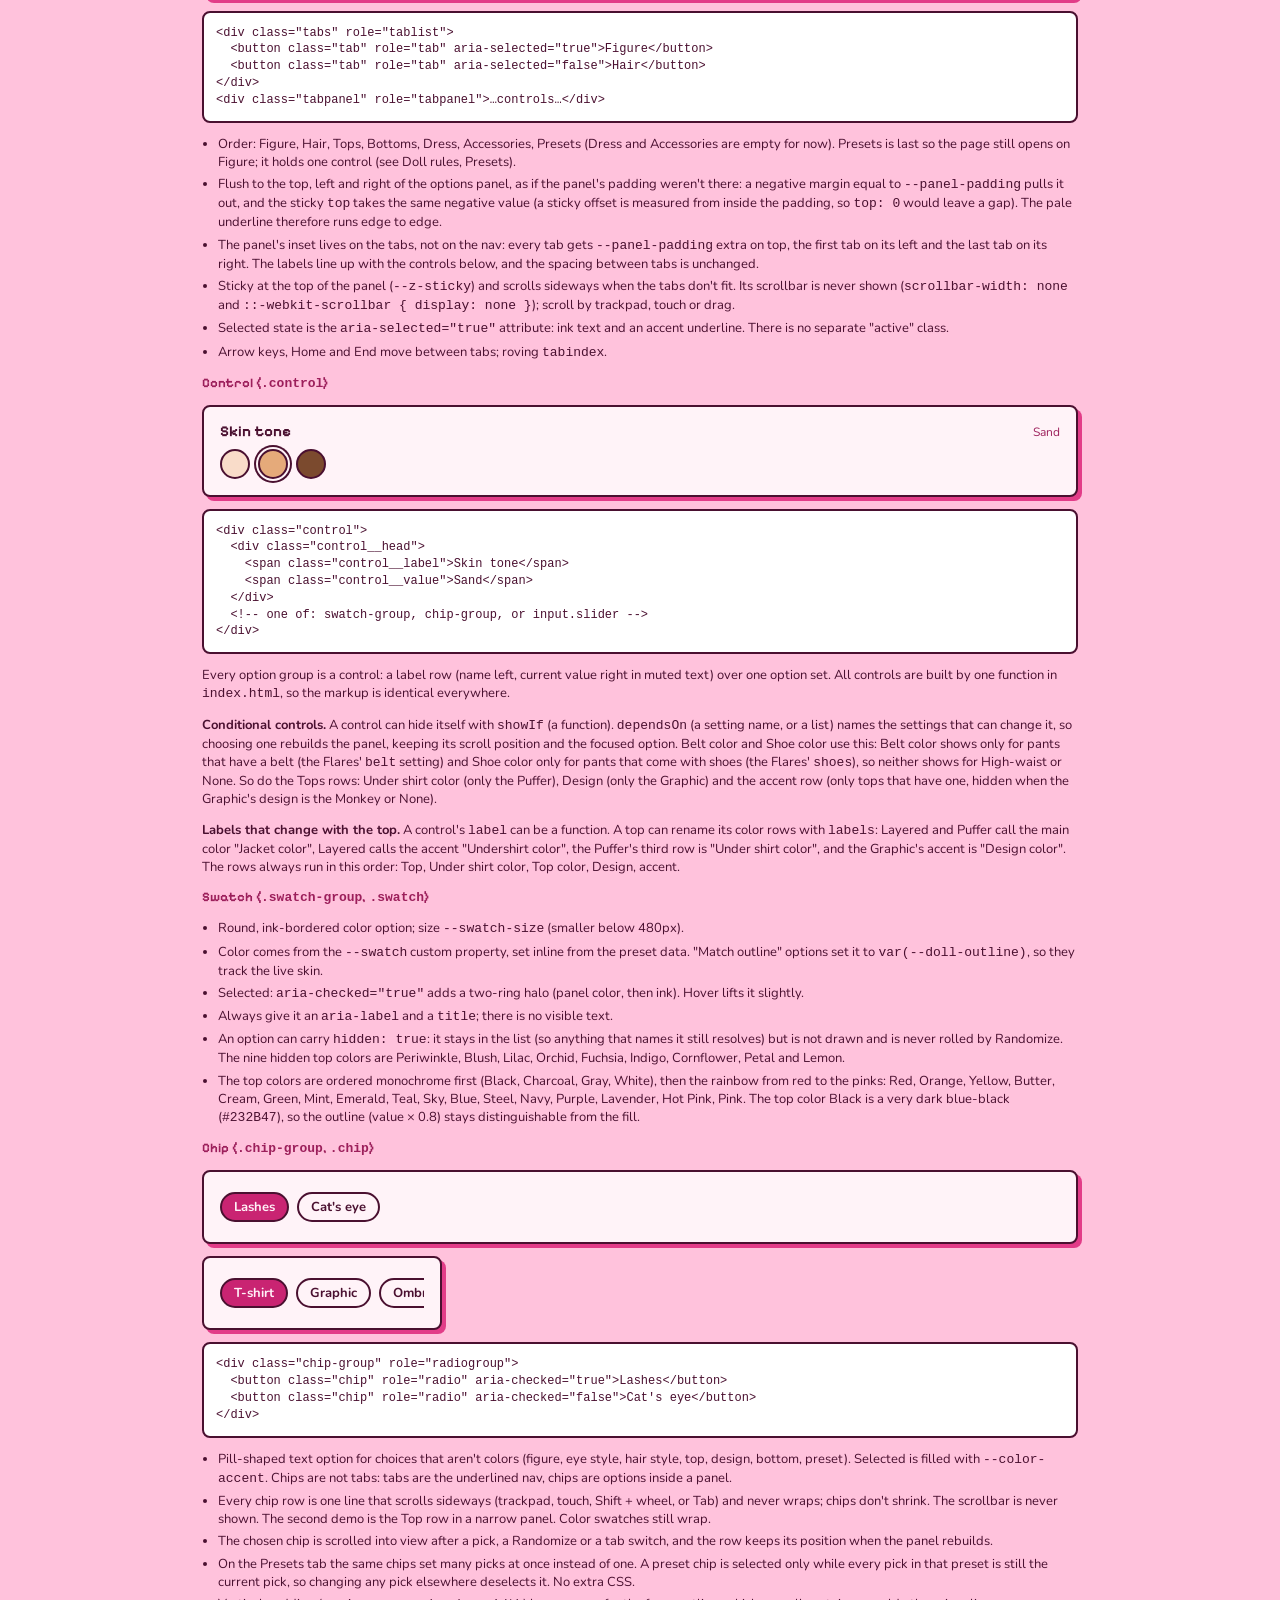
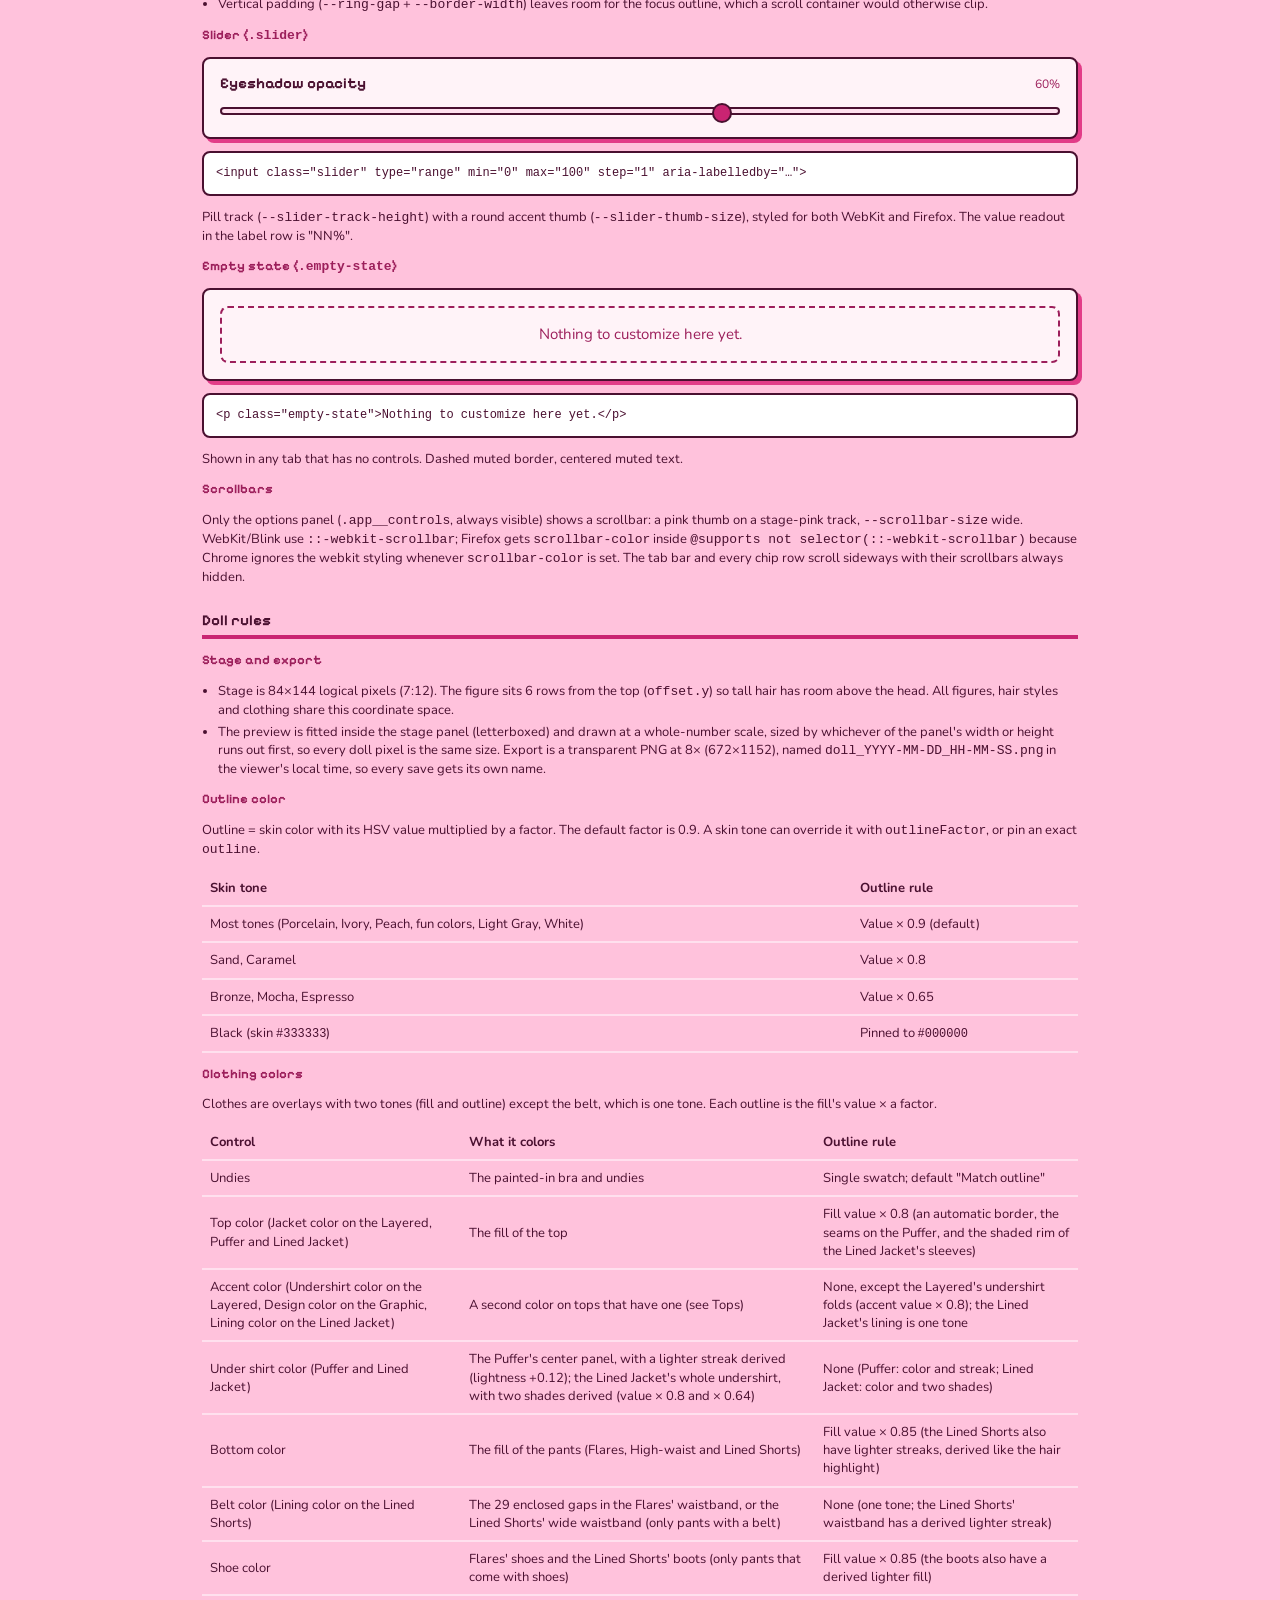
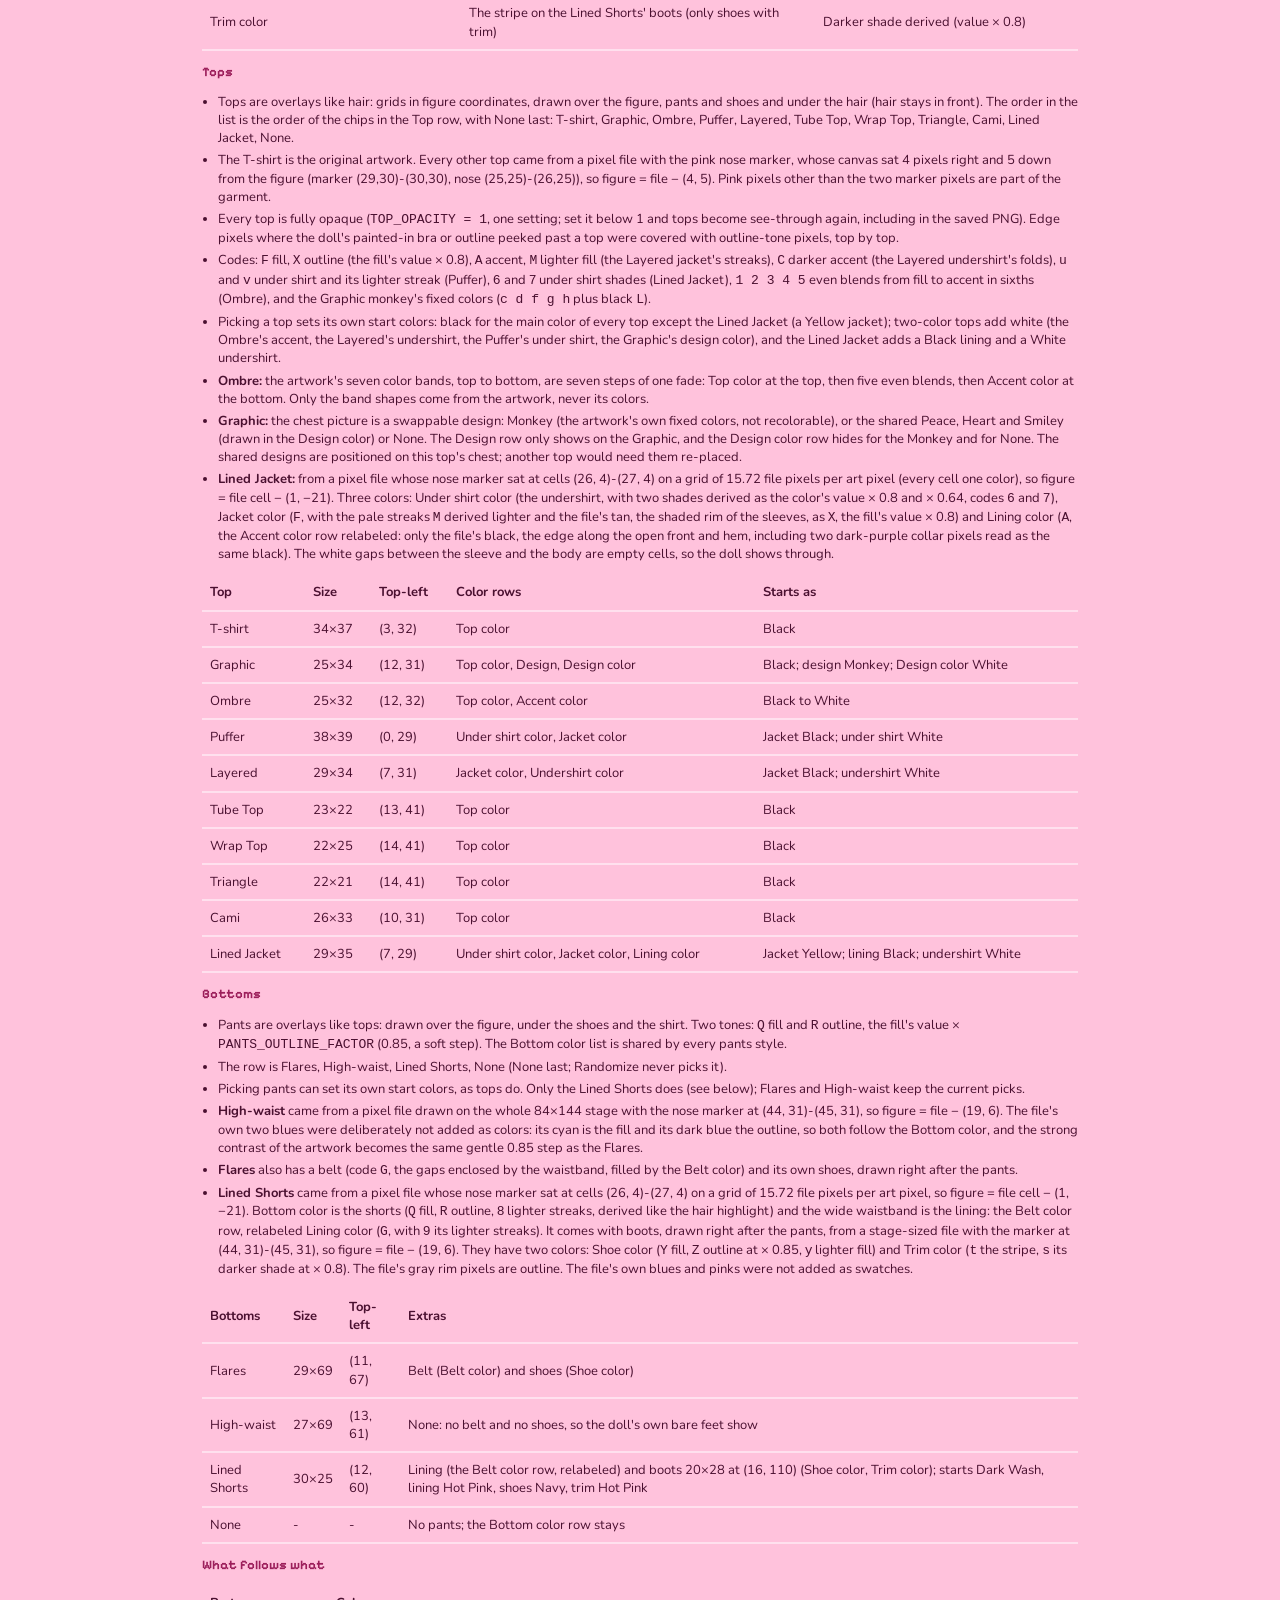
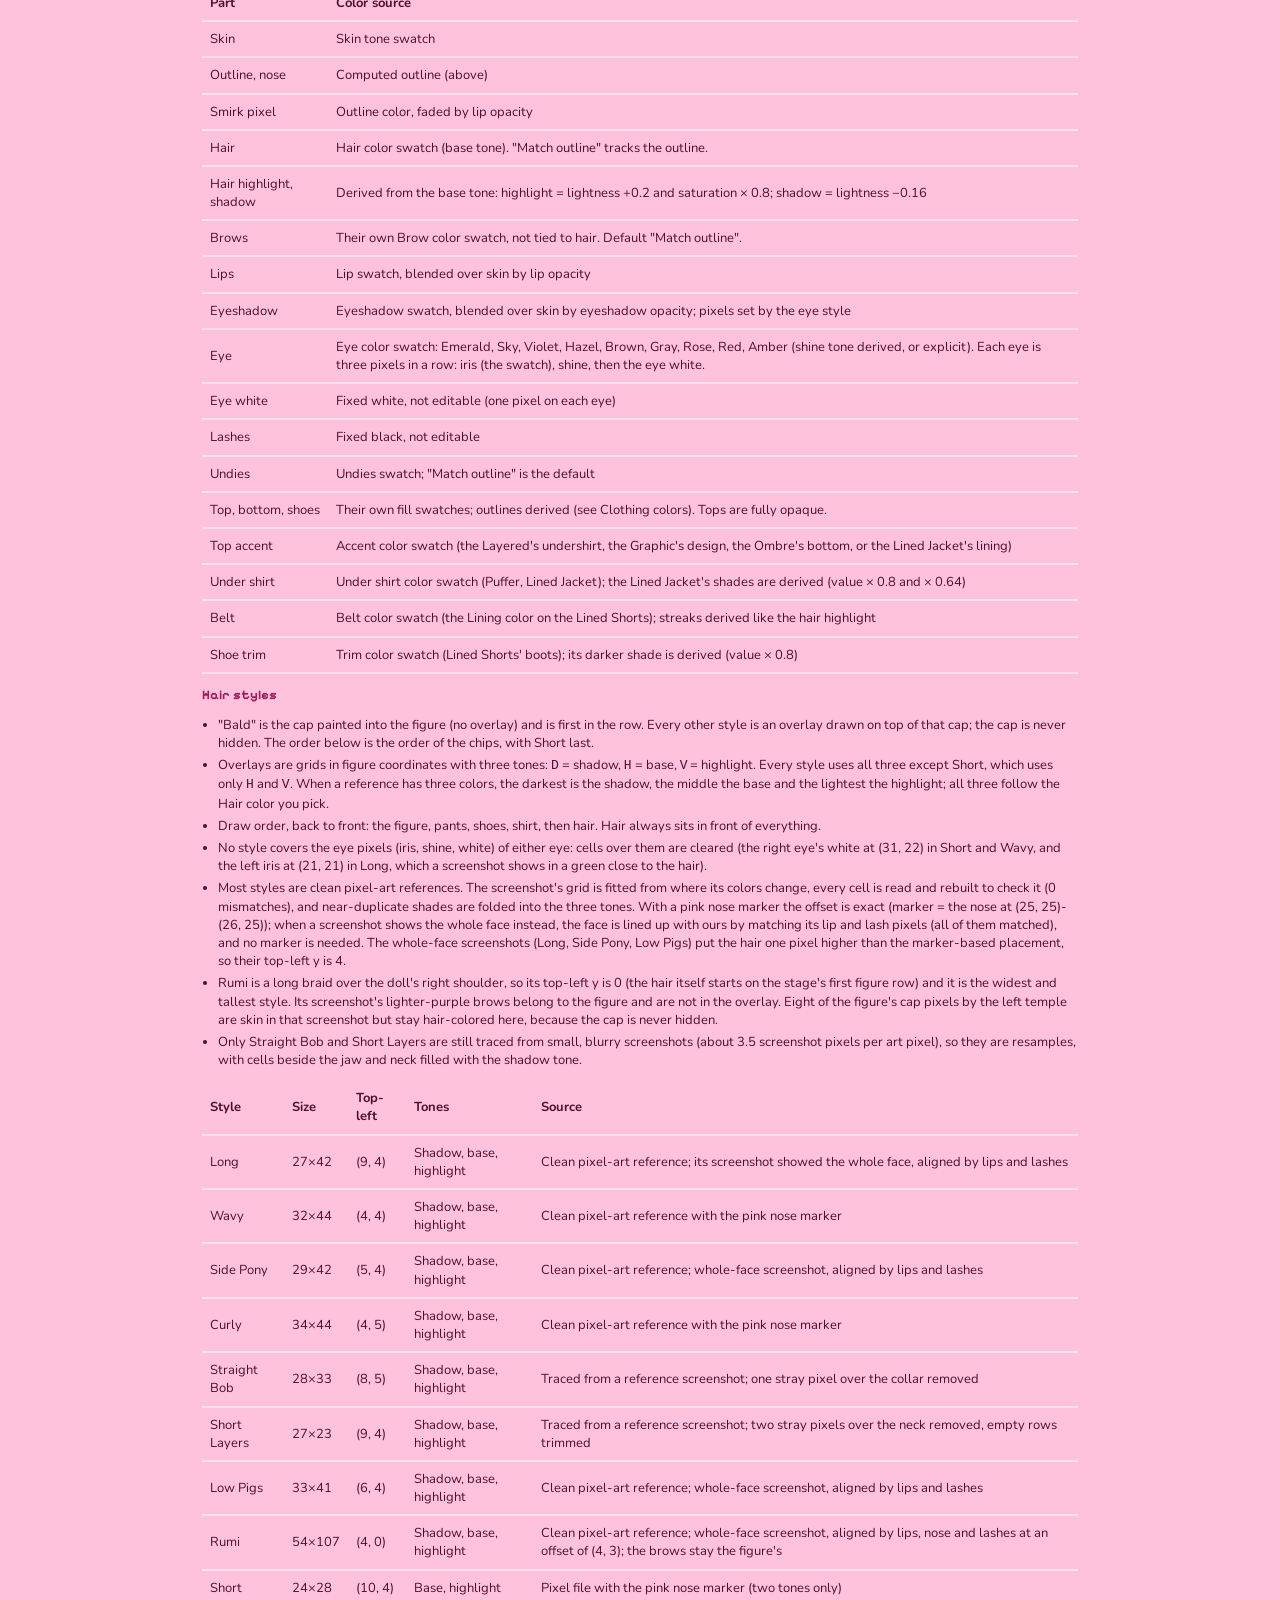
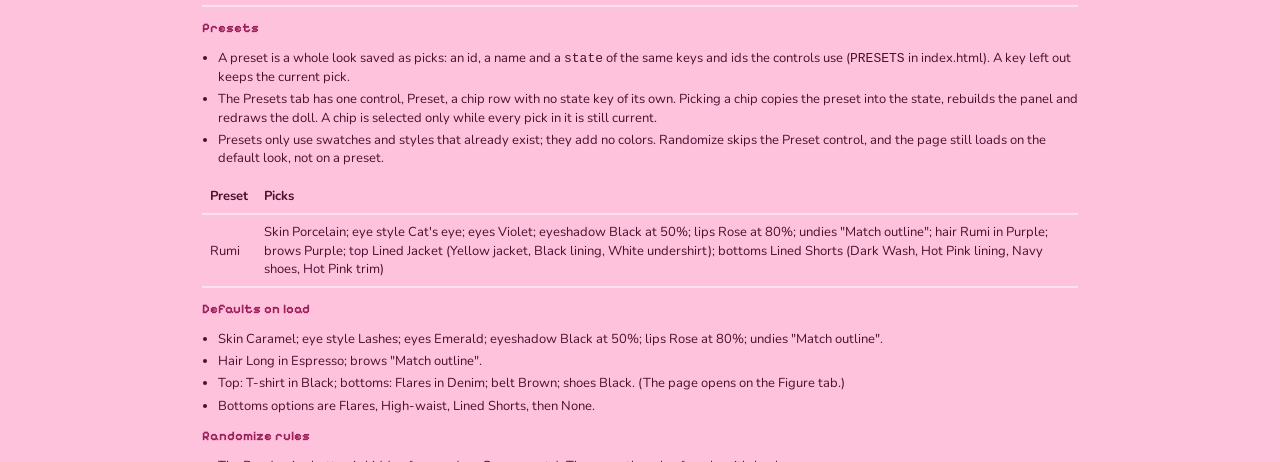
==== commit e02cc8c8: "added rumi" ====
--- a/style-guide.html
+++ b/style-guide.html
@@ -345,6 +345,7 @@
             <button class="tab" type="button" role="tab" aria-selected="false">Bottoms</button>
             <button class="tab" type="button" role="tab" aria-selected="false">Dress</button>
             <button class="tab" type="button" role="tab" aria-selected="false">Accessories</button>
+            <button class="tab" type="button" role="tab" aria-selected="false">Presets</button>
           </div>
         </div>
         <pre class="sg-code">&lt;div class="tabs" role="tablist"&gt;
@@ -354,7 +355,7 @@
 &lt;div class="tabpanel" role="tabpanel"&gt;…controls…&lt;/div&gt;</pre>
       </div>
       <ul class="sg-list">
-        <li>Order: Figure, Hair, Tops, Bottoms, Dress, Accessories (Dress and Accessories are empty for now).</li>
+        <li>Order: Figure, Hair, Tops, Bottoms, Dress, Accessories, Presets (Dress and Accessories are empty for now). Presets is last so the page still opens on Figure; it holds one control (see Doll rules, Presets).</li>
         <li>Flush to the top, left and right of the options panel, as if the panel's padding weren't there: a negative margin equal to <code>--panel-padding</code> pulls it out, and the sticky <code>top</code> takes the same negative value (a sticky offset is measured from inside the padding, so <code>top: 0</code> would leave a gap). The pale underline therefore runs edge to edge.</li>
         <li>The panel's inset lives on the tabs, not on the nav: every tab gets <code>--panel-padding</code> extra on top, the first tab on its left and the last tab on its right. The labels line up with the controls below, and the spacing between tabs is unchanged.</li>
         <li>Sticky at the top of the panel (<code>--z-sticky</code>) and scrolls sideways when the tabs don't fit. Its scrollbar is never shown (<code>scrollbar-width: none</code> and <code>::-webkit-scrollbar { display: none }</code>); scroll by trackpad, touch or drag.</li>
@@ -421,6 +422,7 @@
             <button class="chip" type="button" role="radio" aria-checked="false">Wrap Top</button>
             <button class="chip" type="button" role="radio" aria-checked="false">Triangle</button>
             <button class="chip" type="button" role="radio" aria-checked="false">Cami</button>
+            <button class="chip" type="button" role="radio" aria-checked="false">Lined Jacket</button>
             <button class="chip" type="button" role="radio" aria-checked="false">None</button>
           </div>
         </div>
@@ -430,9 +432,10 @@
 &lt;/div&gt;</pre>
       </div>
       <ul class="sg-list">
-        <li>Pill-shaped text option for choices that aren't colors (figure, eye style, hair style, top, design, bottom). Selected is filled with <code>--color-accent</code>. Chips are not tabs: tabs are the underlined nav, chips are options inside a panel.</li>
+        <li>Pill-shaped text option for choices that aren't colors (figure, eye style, hair style, top, design, bottom, preset). Selected is filled with <code>--color-accent</code>. Chips are not tabs: tabs are the underlined nav, chips are options inside a panel.</li>
         <li>Every chip row is one line that scrolls sideways (trackpad, touch, Shift + wheel, or Tab) and never wraps; chips don't shrink. The scrollbar is never shown. The second demo is the Top row in a narrow panel. Color swatches still wrap.</li>
         <li>The chosen chip is scrolled into view after a pick, a Randomize or a tab switch, and the row keeps its position when the panel rebuilds.</li>
+        <li>On the Presets tab the same chips set many picks at once instead of one. A preset chip is selected only while every pick in that preset is still the current pick, so changing any pick elsewhere deselects it. No extra CSS.</li>
         <li>Vertical padding (<code>--ring-gap</code> + <code>--border-width</code>) leaves room for the focus outline, which a scroll container would otherwise clip.</li>
       </ul>
 
@@ -495,24 +498,26 @@
         <thead><tr><th>Control</th><th>What it colors</th><th>Outline rule</th></tr></thead>
         <tbody>
           <tr><td>Undies</td><td>The painted-in bra and undies</td><td>Single swatch; default "Match outline"</td></tr>
-          <tr><td>Top color (Jacket color on the Layered and Puffer)</td><td>The fill of the top</td><td>Fill value × 0.8 (an automatic border, and the seams on the Puffer)</td></tr>
-          <tr><td>Accent color (Undershirt color on the Layered, Design color on the Graphic)</td><td>A second color on tops that have one (see Tops)</td><td>None, except the Layered's undershirt folds (accent value × 0.8)</td></tr>
-          <tr><td>Under shirt color (Puffer only)</td><td>The center panel; its lighter streak is derived (lightness +0.12)</td><td>None (two tones: color and streak)</td></tr>
-          <tr><td>Bottom color</td><td>The fill of the pants (Flares and High-waist)</td><td>Fill value × 0.85</td></tr>
-          <tr><td>Belt color</td><td>The 29 enclosed gaps in the Flares' waistband (only pants with a belt)</td><td>None (one tone)</td></tr>
-          <tr><td>Shoe color</td><td>Flares' shoes (only pants that come with shoes)</td><td>Fill value × 0.85</td></tr>
+          <tr><td>Top color (Jacket color on the Layered, Puffer and Lined Jacket)</td><td>The fill of the top</td><td>Fill value × 0.8 (an automatic border, the seams on the Puffer, and the shaded rim of the Lined Jacket's sleeves)</td></tr>
+          <tr><td>Accent color (Undershirt color on the Layered, Design color on the Graphic, Lining color on the Lined Jacket)</td><td>A second color on tops that have one (see Tops)</td><td>None, except the Layered's undershirt folds (accent value × 0.8); the Lined Jacket's lining is one tone</td></tr>
+          <tr><td>Under shirt color (Puffer and Lined Jacket)</td><td>The Puffer's center panel, with a lighter streak derived (lightness +0.12); the Lined Jacket's whole undershirt, with two shades derived (value × 0.8 and × 0.64)</td><td>None (Puffer: color and streak; Lined Jacket: color and two shades)</td></tr>
+          <tr><td>Bottom color</td><td>The fill of the pants (Flares, High-waist and Lined Shorts)</td><td>Fill value × 0.85 (the Lined Shorts also have lighter streaks, derived like the hair highlight)</td></tr>
+          <tr><td>Belt color (Lining color on the Lined Shorts)</td><td>The 29 enclosed gaps in the Flares' waistband, or the Lined Shorts' wide waistband (only pants with a belt)</td><td>None (one tone; the Lined Shorts' waistband has a derived lighter streak)</td></tr>
+          <tr><td>Shoe color</td><td>Flares' shoes and the Lined Shorts' boots (only pants that come with shoes)</td><td>Fill value × 0.85 (the boots also have a derived lighter fill)</td></tr>
+          <tr><td>Trim color</td><td>The stripe on the Lined Shorts' boots (only shoes with trim)</td><td>Darker shade derived (value × 0.8)</td></tr>
         </tbody>
       </table>
 
       <h3 class="sg-section__sub">Tops</h3>
       <ul class="sg-list">
-        <li>Tops are overlays like hair: grids in figure coordinates, drawn over the figure, pants and shoes and under the hair (hair stays in front). The order in the list is the order of the chips in the Top row, with None last: T-shirt, Graphic, Ombre, Puffer, Layered, Tube Top, Wrap Top, Triangle, Cami, None.</li>
+        <li>Tops are overlays like hair: grids in figure coordinates, drawn over the figure, pants and shoes and under the hair (hair stays in front). The order in the list is the order of the chips in the Top row, with None last: T-shirt, Graphic, Ombre, Puffer, Layered, Tube Top, Wrap Top, Triangle, Cami, Lined Jacket, None.</li>
         <li>The T-shirt is the original artwork. Every other top came from a pixel file with the pink nose marker, whose canvas sat 4 pixels right and 5 down from the figure (marker (29,30)-(30,30), nose (25,25)-(26,25)), so figure = file − (4, 5). Pink pixels other than the two marker pixels are part of the garment.</li>
         <li>Every top is fully opaque (<code>TOP_OPACITY = 1</code>, one setting; set it below 1 and tops become see-through again, including in the saved PNG). Edge pixels where the doll's painted-in bra or outline peeked past a top were covered with outline-tone pixels, top by top.</li>
-        <li>Codes: <code>F</code> fill, <code>X</code> outline (the fill's value × 0.8), <code>A</code> accent, <code>M</code> lighter fill (the Layered jacket's streaks), <code>C</code> darker accent (the Layered undershirt's folds), <code>u</code> and <code>v</code> under shirt and its lighter streak (Puffer), <code>1 2 3 4 5</code> even blends from fill to accent in sixths (Ombre), and the Graphic monkey's fixed colors (<code>c d f g h</code> plus black <code>L</code>).</li>
-        <li>Picking a top sets its own start colors: black for the main color of every top; two-color tops add white (the Ombre's accent, the Layered's undershirt, the Puffer's under shirt, the Graphic's design color).</li>
+        <li>Codes: <code>F</code> fill, <code>X</code> outline (the fill's value × 0.8), <code>A</code> accent, <code>M</code> lighter fill (the Layered jacket's streaks), <code>C</code> darker accent (the Layered undershirt's folds), <code>u</code> and <code>v</code> under shirt and its lighter streak (Puffer), <code>6</code> and <code>7</code> under shirt shades (Lined Jacket), <code>1 2 3 4 5</code> even blends from fill to accent in sixths (Ombre), and the Graphic monkey's fixed colors (<code>c d f g h</code> plus black <code>L</code>).</li>
+        <li>Picking a top sets its own start colors: black for the main color of every top except the Lined Jacket (a Yellow jacket); two-color tops add white (the Ombre's accent, the Layered's undershirt, the Puffer's under shirt, the Graphic's design color), and the Lined Jacket adds a Black lining and a White undershirt.</li>
         <li><strong>Ombre:</strong> the artwork's seven color bands, top to bottom, are seven steps of one fade: Top color at the top, then five even blends, then Accent color at the bottom. Only the band shapes come from the artwork, never its colors.</li>
         <li><strong>Graphic:</strong> the chest picture is a swappable design: Monkey (the artwork's own fixed colors, not recolorable), or the shared Peace, Heart and Smiley (drawn in the Design color) or None. The Design row only shows on the Graphic, and the Design color row hides for the Monkey and for None. The shared designs are positioned on this top's chest; another top would need them re-placed.</li>
+        <li><strong>Lined Jacket:</strong> from a pixel file whose nose marker sat at cells (26, 4)-(27, 4) on a grid of 15.72 file pixels per art pixel (every cell one color), so figure = file cell − (1, −21). Three colors: Under shirt color (the undershirt, with two shades derived as the color's value × 0.8 and × 0.64, codes <code>6</code> and <code>7</code>), Jacket color (<code>F</code>, with the pale streaks <code>M</code> derived lighter and the file's tan, the shaded rim of the sleeves, as <code>X</code>, the fill's value × 0.8) and Lining color (<code>A</code>, the Accent color row relabeled: only the file's black, the edge along the open front and hem, including two dark-purple collar pixels read as the same black). The white gaps between the sleeve and the body are empty cells, so the doll shows through.</li>
       </ul>
       <table class="sg-table">
         <thead><tr><th>Top</th><th>Size</th><th>Top-left</th><th>Color rows</th><th>Starts as</th></tr></thead>
@@ -526,21 +531,25 @@
           <tr><td>Wrap Top</td><td>22×25</td><td>(14, 41)</td><td>Top color</td><td>Black</td></tr>
           <tr><td>Triangle</td><td>22×21</td><td>(14, 41)</td><td>Top color</td><td>Black</td></tr>
           <tr><td>Cami</td><td>26×33</td><td>(10, 31)</td><td>Top color</td><td>Black</td></tr>
+          <tr><td>Lined Jacket</td><td>29×35</td><td>(7, 29)</td><td>Under shirt color, Jacket color, Lining color</td><td>Jacket Yellow; lining Black; undershirt White</td></tr>
         </tbody>
       </table>
 
       <h3 class="sg-section__sub">Bottoms</h3>
       <ul class="sg-list">
         <li>Pants are overlays like tops: drawn over the figure, under the shoes and the shirt. Two tones: <code>Q</code> fill and <code>R</code> outline, the fill's value × <code>PANTS_OUTLINE_FACTOR</code> (0.85, a soft step). The Bottom color list is shared by every pants style.</li>
-        <li>The row is Flares, High-waist, None (None last; Randomize never picks it).</li>
+        <li>The row is Flares, High-waist, Lined Shorts, None (None last; Randomize never picks it).</li>
+        <li>Picking pants can set its own start colors, as tops do. Only the Lined Shorts does (see below); Flares and High-waist keep the current picks.</li>
         <li><strong>High-waist</strong> came from a pixel file drawn on the whole 84×144 stage with the nose marker at (44, 31)-(45, 31), so figure = file − (19, 6). The file's own two blues were deliberately not added as colors: its cyan is the fill and its dark blue the outline, so both follow the Bottom color, and the strong contrast of the artwork becomes the same gentle 0.85 step as the Flares.</li>
         <li><strong>Flares</strong> also has a belt (code <code>G</code>, the gaps enclosed by the waistband, filled by the Belt color) and its own shoes, drawn right after the pants.</li>
+        <li><strong>Lined Shorts</strong> came from a pixel file whose nose marker sat at cells (26, 4)-(27, 4) on a grid of 15.72 file pixels per art pixel, so figure = file cell − (1, −21). Bottom color is the shorts (<code>Q</code> fill, <code>R</code> outline, <code>8</code> lighter streaks, derived like the hair highlight) and the wide waistband is the lining: the Belt color row, relabeled Lining color (<code>G</code>, with <code>9</code> its lighter streaks). It comes with boots, drawn right after the pants, from a stage-sized file with the marker at (44, 31)-(45, 31), so figure = file − (19, 6). They have two colors: Shoe color (<code>Y</code> fill, <code>Z</code> outline at × 0.85, <code>y</code> lighter fill) and Trim color (<code>t</code> the stripe, <code>s</code> its darker shade at × 0.8). The file's gray rim pixels are outline. The file's own blues and pinks were not added as swatches.</li>
       </ul>
       <table class="sg-table">
         <thead><tr><th>Bottoms</th><th>Size</th><th>Top-left</th><th>Extras</th></tr></thead>
         <tbody>
           <tr><td>Flares</td><td>29×69</td><td>(11, 67)</td><td>Belt (Belt color) and shoes (Shoe color)</td></tr>
           <tr><td>High-waist</td><td>27×69</td><td>(13, 61)</td><td>None: no belt and no shoes, so the doll's own bare feet show</td></tr>
+          <tr><td>Lined Shorts</td><td>30×25</td><td>(12, 60)</td><td>Lining (the Belt color row, relabeled) and boots 20×28 at (16, 110) (Shoe color, Trim color); starts Dark Wash, lining Hot Pink, shoes Navy, trim Hot Pink</td></tr>
           <tr><td>None</td><td>-</td><td>-</td><td>No pants; the Bottom color row stays</td></tr>
         </tbody>
       </table>
@@ -562,9 +571,10 @@
           <tr><td>Lashes</td><td>Fixed black, not editable</td></tr>
           <tr><td>Undies</td><td>Undies swatch; "Match outline" is the default</td></tr>
           <tr><td>Top, bottom, shoes</td><td>Their own fill swatches; outlines derived (see Clothing colors). Tops are fully opaque.</td></tr>
-          <tr><td>Top accent</td><td>Accent color swatch (the Layered's undershirt, the Graphic's design, or the Ombre's bottom)</td></tr>
-          <tr><td>Under shirt</td><td>Under shirt color swatch (Puffer)</td></tr>
-          <tr><td>Belt</td><td>Belt color swatch</td></tr>
+          <tr><td>Top accent</td><td>Accent color swatch (the Layered's undershirt, the Graphic's design, the Ombre's bottom, or the Lined Jacket's lining)</td></tr>
+          <tr><td>Under shirt</td><td>Under shirt color swatch (Puffer, Lined Jacket); the Lined Jacket's shades are derived (value × 0.8 and × 0.64)</td></tr>
+          <tr><td>Belt</td><td>Belt color swatch (the Lining color on the Lined Shorts); streaks derived like the hair highlight</td></tr>
+          <tr><td>Shoe trim</td><td>Trim color swatch (Lined Shorts' boots); its darker shade is derived (value × 0.8)</td></tr>
         </tbody>
       </table>
 
@@ -575,6 +585,7 @@
         <li>Draw order, back to front: the figure, pants, shoes, shirt, then hair. Hair always sits in front of everything.</li>
         <li>No style covers the eye pixels (iris, shine, white) of either eye: cells over them are cleared (the right eye's white at (31, 22) in Short and Wavy, and the left iris at (21, 21) in Long, which a screenshot shows in a green close to the hair).</li>
         <li>Most styles are clean pixel-art references. The screenshot's grid is fitted from where its colors change, every cell is read and rebuilt to check it (0 mismatches), and near-duplicate shades are folded into the three tones. With a pink nose marker the offset is exact (marker = the nose at (25, 25)-(26, 25)); when a screenshot shows the whole face instead, the face is lined up with ours by matching its lip and lash pixels (all of them matched), and no marker is needed. The whole-face screenshots (Long, Side Pony, Low Pigs) put the hair one pixel higher than the marker-based placement, so their top-left y is 4.</li>
+        <li>Rumi is a long braid over the doll's right shoulder, so its top-left y is 0 (the hair itself starts on the stage's first figure row) and it is the widest and tallest style. Its screenshot's lighter-purple brows belong to the figure and are not in the overlay. Eight of the figure's cap pixels by the left temple are skin in that screenshot but stay hair-colored here, because the cap is never hidden.</li>
         <li>Only Straight Bob and Short Layers are still traced from small, blurry screenshots (about 3.5 screenshot pixels per art pixel), so they are resamples, with cells beside the jaw and neck filled with the shadow tone.</li>
       </ul>
       <table class="sg-table">
@@ -587,22 +598,36 @@
           <tr><td>Straight Bob</td><td>28×33</td><td>(8, 5)</td><td>Shadow, base, highlight</td><td>Traced from a reference screenshot; one stray pixel over the collar removed</td></tr>
           <tr><td>Short Layers</td><td>27×23</td><td>(9, 4)</td><td>Shadow, base, highlight</td><td>Traced from a reference screenshot; two stray pixels over the neck removed, empty rows trimmed</td></tr>
           <tr><td>Low Pigs</td><td>33×41</td><td>(6, 4)</td><td>Shadow, base, highlight</td><td>Clean pixel-art reference; whole-face screenshot, aligned by lips and lashes</td></tr>
+          <tr><td>Rumi</td><td>54×107</td><td>(4, 0)</td><td>Shadow, base, highlight</td><td>Clean pixel-art reference; whole-face screenshot, aligned by lips, nose and lashes at an offset of (4, 3); the brows stay the figure's</td></tr>
           <tr><td>Short</td><td>24×28</td><td>(10, 4)</td><td>Base, highlight</td><td>Pixel file with the pink nose marker (two tones only)</td></tr>
         </tbody>
       </table>
 
+      <h3 class="sg-section__sub">Presets</h3>
+      <ul class="sg-list">
+        <li>A preset is a whole look saved as picks: an id, a name and a <code>state</code> of the same keys and ids the controls use (<code>PRESETS</code> in index.html). A key left out keeps the current pick.</li>
+        <li>The Presets tab has one control, Preset, a chip row with no state key of its own. Picking a chip copies the preset into the state, rebuilds the panel and redraws the doll. A chip is selected only while every pick in it is still current.</li>
+        <li>Presets only use swatches and styles that already exist; they add no colors. Randomize skips the Preset control, and the page still loads on the default look, not on a preset.</li>
+      </ul>
+      <table class="sg-table">
+        <thead><tr><th>Preset</th><th>Picks</th></tr></thead>
+        <tbody>
+          <tr><td>Rumi</td><td>Skin Porcelain; eye style Cat's eye; eyes Violet; eyeshadow Black at 50%; lips Rose at 80%; undies "Match outline"; hair Rumi in Purple; brows Purple; top Lined Jacket (Yellow jacket, Black lining, White undershirt); bottoms Lined Shorts (Dark Wash, Hot Pink lining, Navy shoes, Hot Pink trim)</td></tr>
+        </tbody>
+      </table>
+
       <h3 class="sg-section__sub">Defaults on load</h3>
       <ul class="sg-list">
         <li>Skin Caramel; eye style Lashes; eyes Emerald; eyeshadow Black at 50%; lips Rose at 80%; undies "Match outline".</li>
         <li>Hair Long in Espresso; brows "Match outline".</li>
         <li>Top: T-shirt in Black; bottoms: Flares in Denim; belt Brown; shoes Black. (The page opens on the Figure tab.)</li>
-        <li>Bottoms options are Flares, High-waist, then None.</li>
+        <li>Bottoms options are Flares, High-waist, Lined Shorts, then None.</li>
       </ul>
 
       <h3 class="sg-section__sub">Randomize rules</h3>
       <ul class="sg-list">
         <li>The Randomize button is hidden for now (see Components). These are the rules for when it's back.</li>
-        <li>It rolls every setting: skin, eyes, eyeshadow and its opacity, lips and their opacity, undies, hair style and color, brow color, top, its colors, design and design color, bottoms and their color, belt color and shoe color. Hidden swatches are never rolled.</li>
+        <li>It rolls every setting: skin, eyes, eyeshadow and its opacity, lips and their opacity, undies, hair style and color, brow color, top, its colors, design and design color, bottoms and their color, belt color, shoe color and trim color. Hidden swatches are never rolled. The Preset control is skipped.</li>
         <li>Guardrails: the top and bottoms are never "None" (the doll is always dressed); eyeshadow opacity stays between 30 and 100 and lip opacity between 50 and 100 so the makeup stays visible.</li>
       </ul>
     </section>
